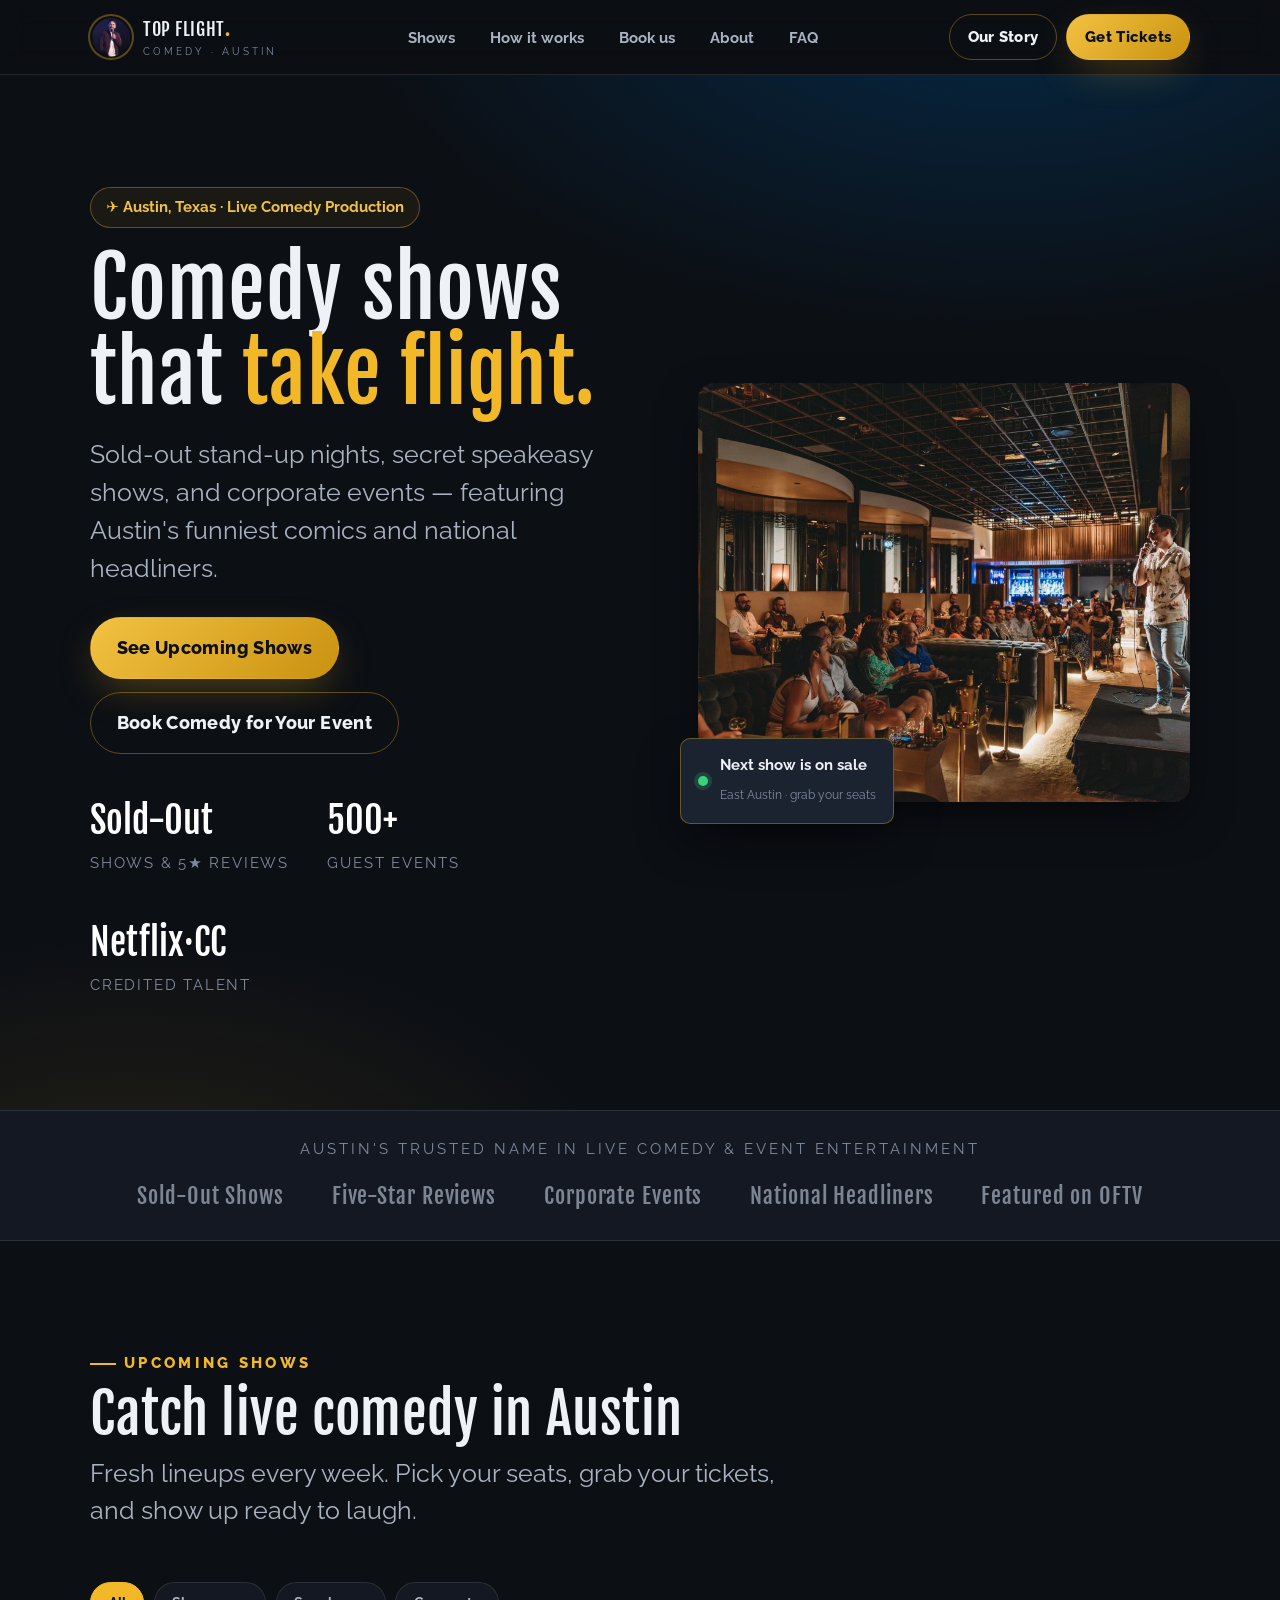
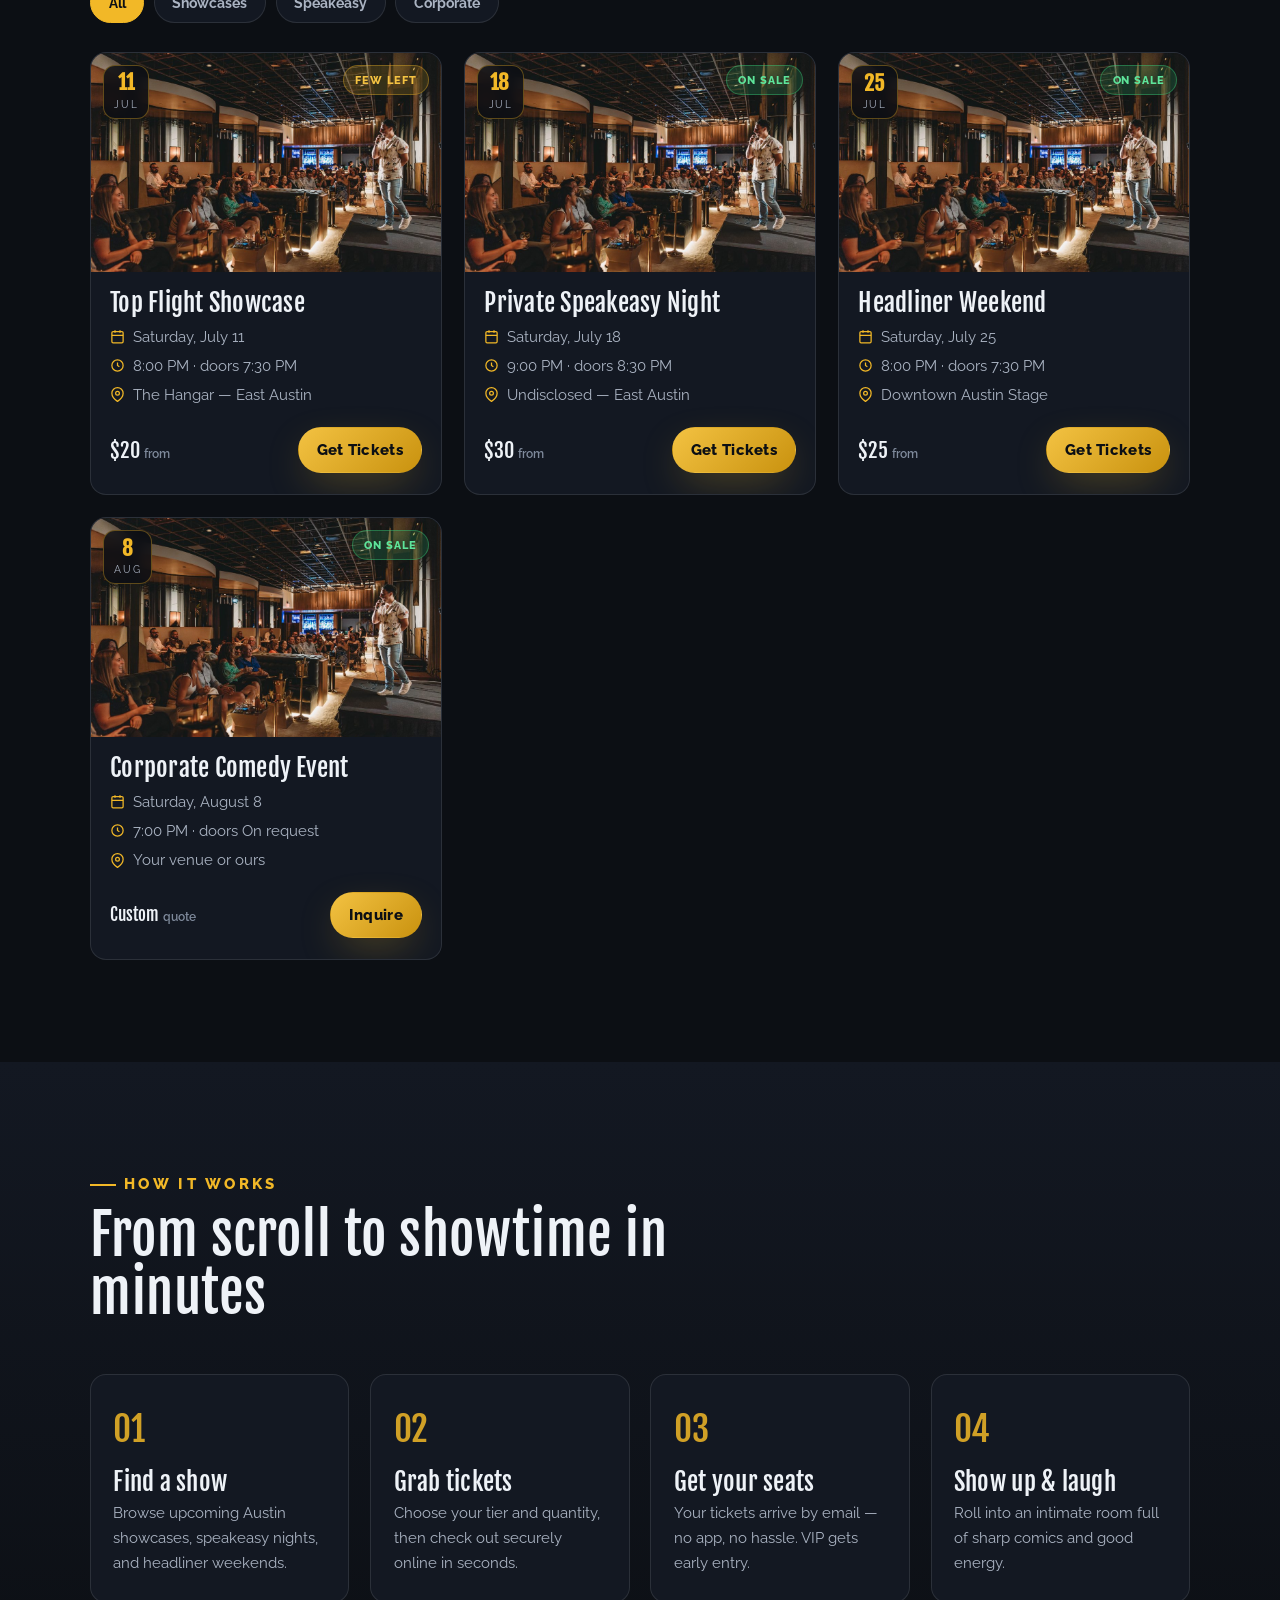
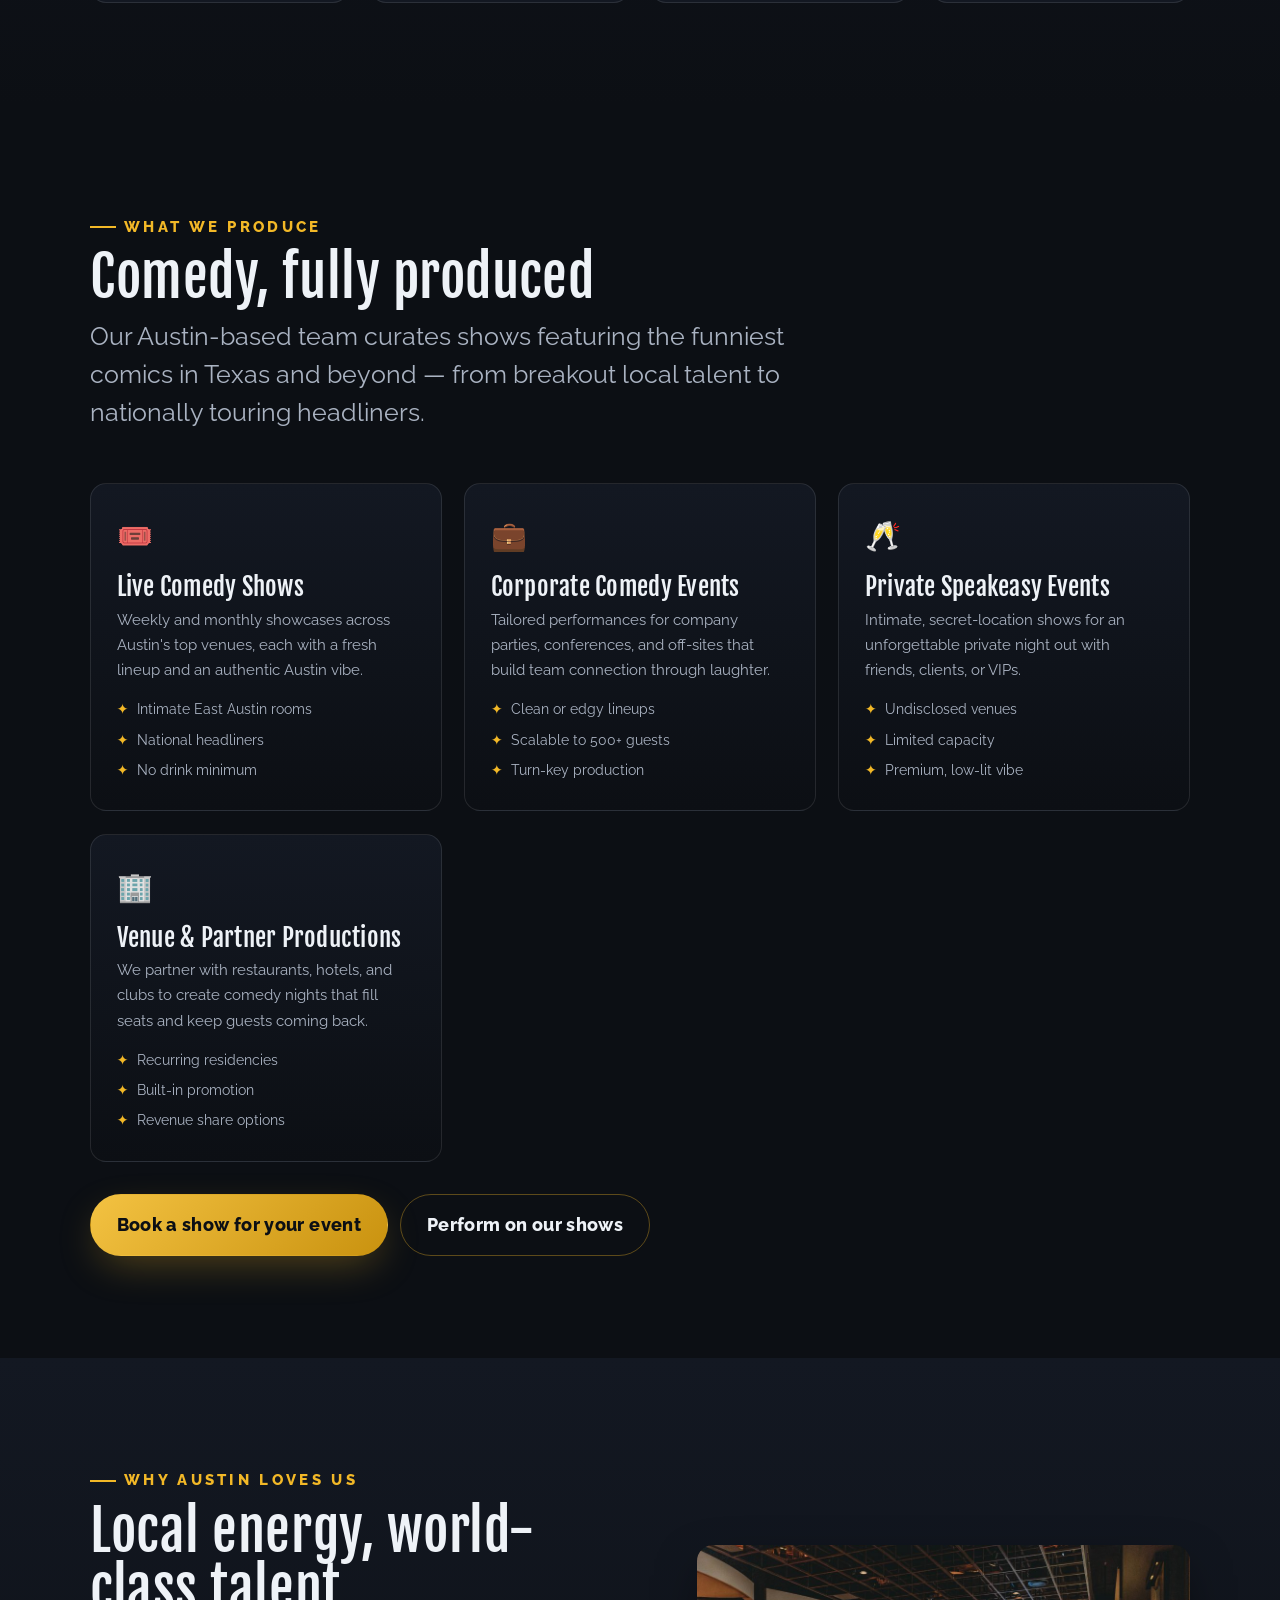
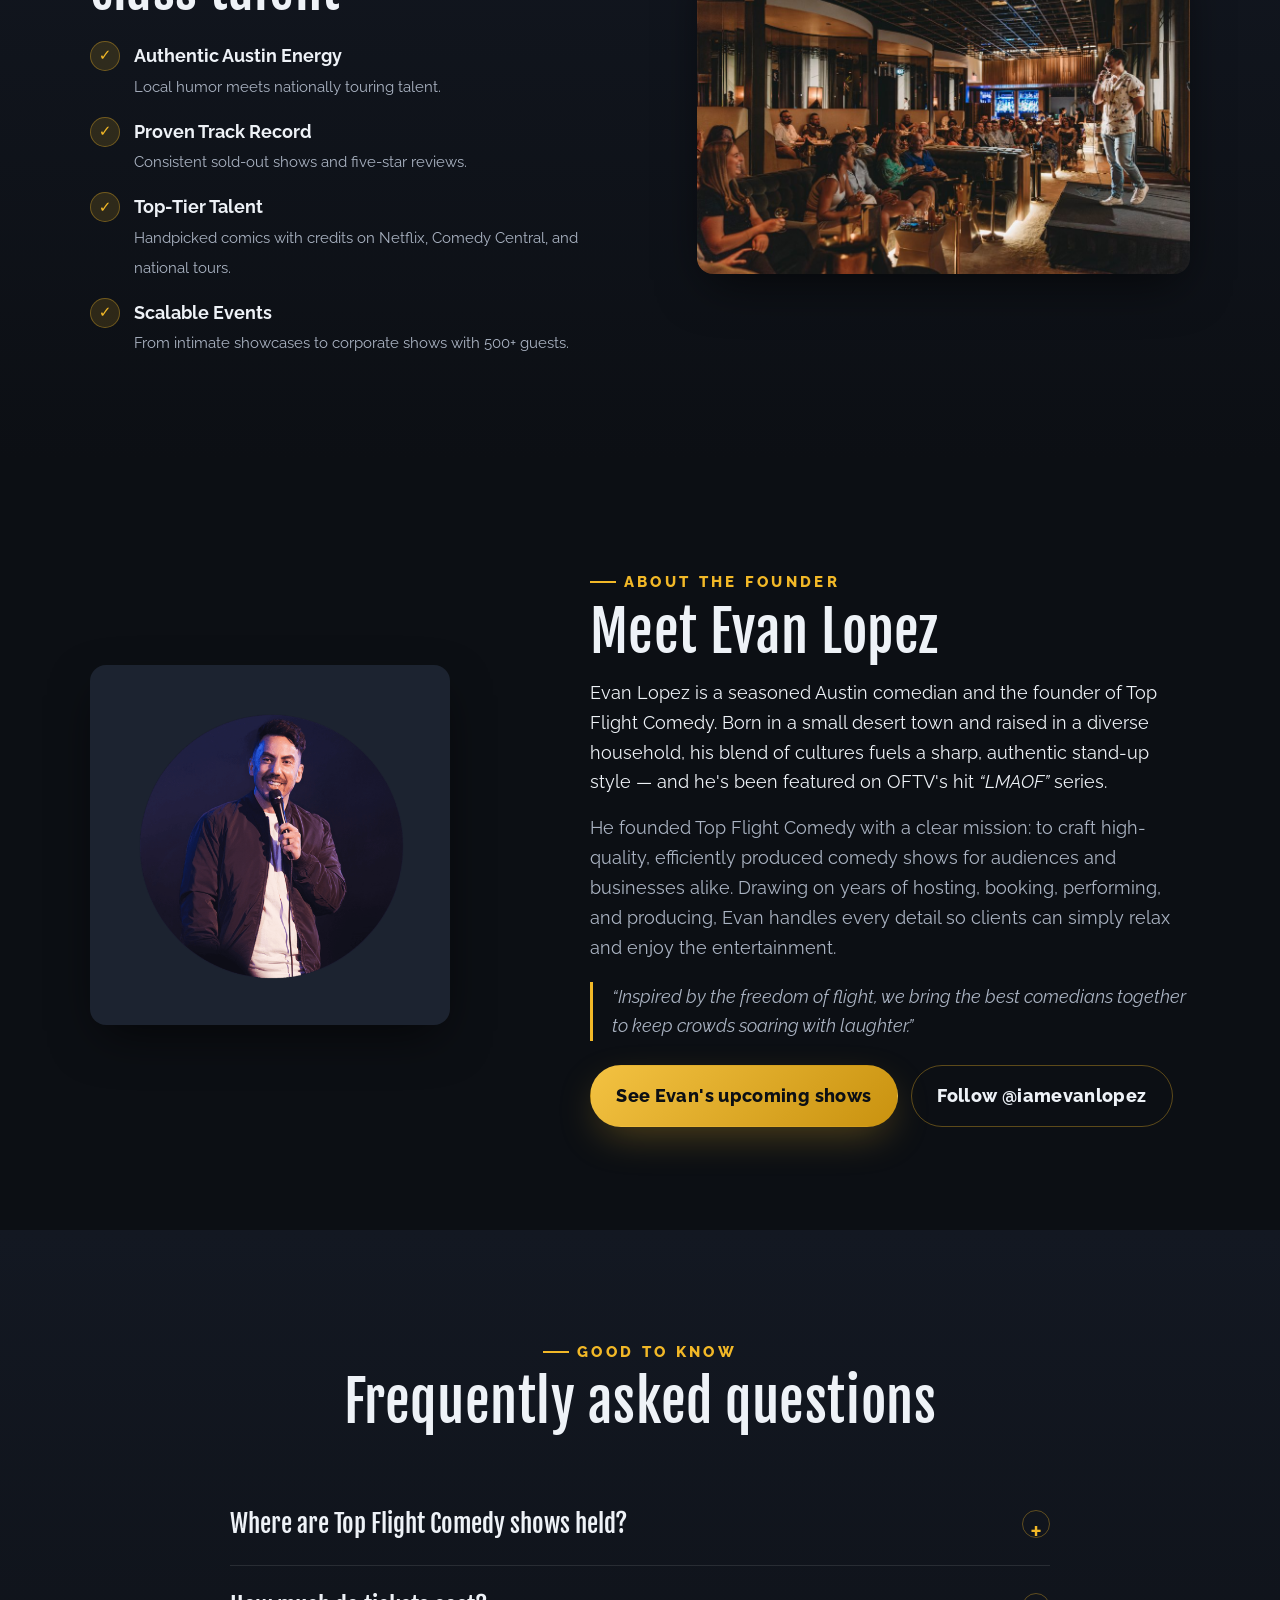
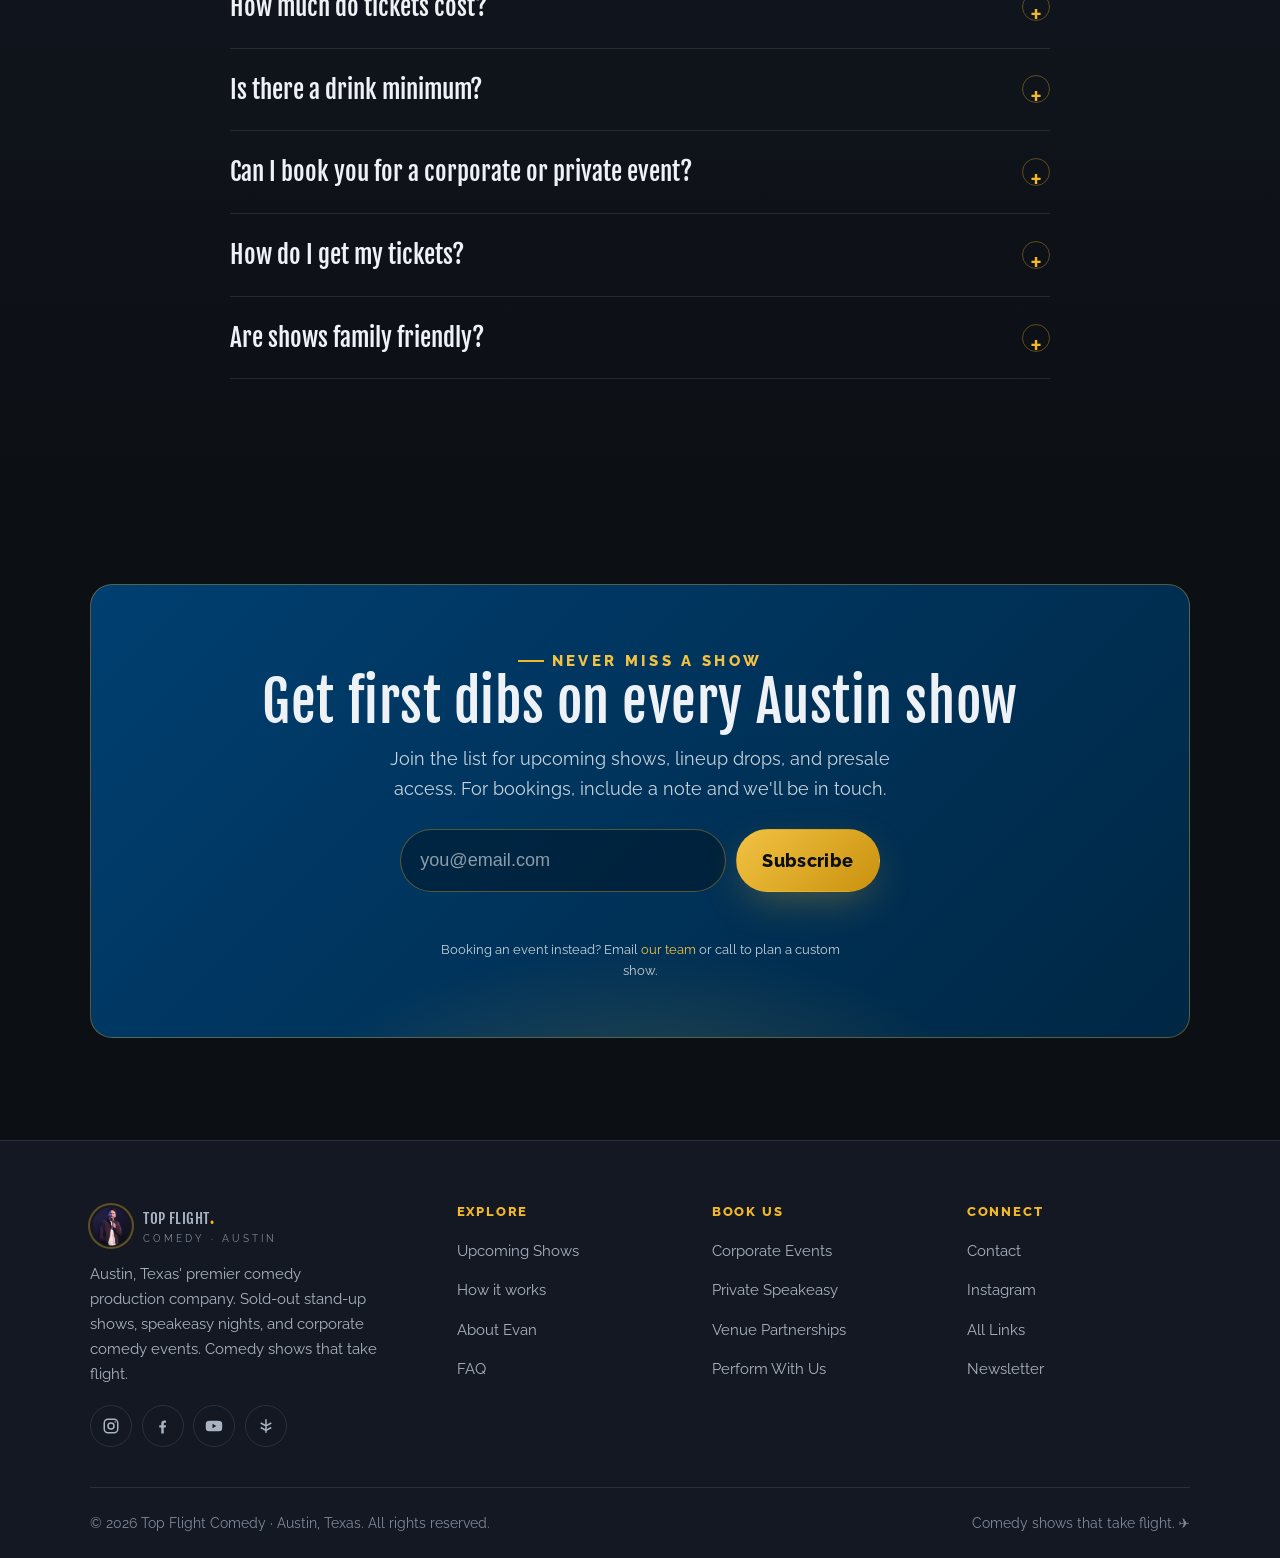
==== index.html @ 517567d0 "Modernized Top Flight Comedy website Static HTML/CSS/JS rebuild with shows + Stripe-ready ticketing " ====
<!DOCTYPE html>
<html lang="en">
<head>
  <meta charset="UTF-8" />
  <meta name="viewport" content="width=device-width, initial-scale=1.0" />

  <!-- Primary SEO -->
  <title>Top Flight Comedy — Live Stand-Up & Corporate Comedy Shows in Austin, TX</title>
  <meta name="description" content="Top Flight Comedy is an Austin, Texas comedy production company creating sold-out stand-up shows, private speakeasy nights, and corporate comedy events. Get tickets to live comedy in Austin and book entertainment nationwide." />
  <meta name="keywords" content="Austin comedy shows, stand-up comedy Austin, corporate comedy entertainment, comedy tickets Austin TX, East Austin comedy, Evan Lopez comedian, live comedy Austin" />
  <meta name="author" content="Top Flight Comedy" />
  <meta name="robots" content="index, follow, max-image-preview:large" />
  <link rel="canonical" href="https://topflightcomedy.com/" />
  <meta name="theme-color" content="#0c0f14" />

  <!-- Open Graph -->
  <meta property="og:type" content="website" />
  <meta property="og:site_name" content="Top Flight Comedy" />
  <meta property="og:title" content="Top Flight Comedy — Live Stand-Up & Corporate Comedy in Austin, TX" />
  <meta property="og:description" content="Sold-out stand-up shows, private speakeasy nights, and corporate comedy events from Austin's premier comedy production company. Comedy shows that take flight." />
  <meta property="og:url" content="https://topflightcomedy.com/" />
  <meta property="og:image" content="https://topflightcomedy.com/assets/hero.jpg" />
  <meta property="og:locale" content="en_US" />

  <!-- Twitter -->
  <meta name="twitter:card" content="summary_large_image" />
  <meta name="twitter:title" content="Top Flight Comedy — Live Comedy in Austin, TX" />
  <meta name="twitter:description" content="Sold-out stand-up shows & corporate comedy events from Austin's premier comedy production company." />
  <meta name="twitter:image" content="https://topflightcomedy.com/assets/hero.jpg" />

  <!-- Icons & manifest -->
  <link rel="icon" type="image/png" href="assets/logo.png" />
  <link rel="apple-touch-icon" href="assets/logo.png" />
  <link rel="manifest" href="site.webmanifest" />

  <!-- Fonts (brand: Fjalla One + Raleway) -->
  <link rel="preconnect" href="https://fonts.googleapis.com" />
  <link rel="preconnect" href="https://fonts.gstatic.com" crossorigin />
  <link href="https://fonts.googleapis.com/css2?family=Fjalla+One&family=Raleway:wght@500;600;700;800&display=swap" rel="stylesheet" />

  <link rel="stylesheet" href="css/styles.css" />

  <!-- ===================== STRUCTURED DATA (SEO + AI citation) ===================== -->
  <script type="application/ld+json">
  {
    "@context": "https://schema.org",
    "@type": ["ComedyClub", "LocalBusiness", "Organization"],
    "@id": "https://topflightcomedy.com/#organization",
    "name": "Top Flight Comedy",
    "alternateName": "Top Flight Comedy Austin",
    "url": "https://topflightcomedy.com/",
    "logo": "https://topflightcomedy.com/assets/logo.png",
    "image": "https://topflightcomedy.com/assets/hero.jpg",
    "description": "Top Flight Comedy is an Austin, Texas based comedy production company creating sold-out live stand-up shows, private speakeasy events, and corporate comedy entertainment across Central Texas and nationwide.",
    "slogan": "Comedy shows that take flight.",
    "foundingDate": "2024",
    "founder": { "@type": "Person", "@id": "https://topflightcomedy.com/#evan-lopez" },
    "knowsAbout": ["Stand-up comedy", "Corporate comedy events", "Live entertainment booking", "Comedy show production"],
    "areaServed": [
      { "@type": "City", "name": "Austin", "containedInPlace": { "@type": "State", "name": "Texas" } },
      { "@type": "Country", "name": "United States" }
    ],
    "address": { "@type": "PostalAddress", "addressLocality": "Austin", "addressRegion": "TX", "addressCountry": "US" },
    "priceRange": "$$",
    "sameAs": [
      "https://www.instagram.com/topflightcomedy/",
      "https://www.facebook.com/profile.php?id=61556030294366",
      "https://www.youtube.com/channel/UCZuteuMPeCq_bllrj5ifnGg",
      "https://linktr.ee/topflightcomedy"
    ]
  }
  </script>
  <script type="application/ld+json">
  {
    "@context": "https://schema.org",
    "@type": "Person",
    "@id": "https://topflightcomedy.com/#evan-lopez",
    "name": "Evan Lopez",
    "jobTitle": "Comedian & Founder",
    "worksFor": { "@id": "https://topflightcomedy.com/#organization" },
    "description": "Evan Lopez is an Austin-based stand-up comedian and the founder of Top Flight Comedy. Featured on OFTV's 'LMAOF' series, he produces, hosts, books, and performs live comedy shows across Austin's top venues.",
    "homeLocation": { "@type": "Place", "name": "Austin, Texas" },
    "sameAs": ["https://www.instagram.com/iamevanlopez/", "https://www.facebook.com/EvanLopezComedy/"]
  }
  </script>
  <script type="application/ld+json">
  {
    "@context": "https://schema.org",
    "@type": "WebSite",
    "@id": "https://topflightcomedy.com/#website",
    "url": "https://topflightcomedy.com/",
    "name": "Top Flight Comedy",
    "publisher": { "@id": "https://topflightcomedy.com/#organization" }
  }
  </script>
  <script type="application/ld+json">
  {
    "@context": "https://schema.org",
    "@type": "FAQPage",
    "mainEntity": [
      { "@type": "Question", "name": "Where are Top Flight Comedy shows held?", "acceptedAnswer": { "@type": "Answer", "text": "Most Top Flight Comedy shows take place at intimate venues in East Austin and on stages across Austin, Texas. We also produce private speakeasy nights at undisclosed locations and corporate comedy events at your venue or ours, nationwide." } },
      { "@type": "Question", "name": "How much do comedy tickets cost?", "acceptedAnswer": { "@type": "Answer", "text": "General admission tickets typically start around $20, with VIP and reserved seating available for most shows. Corporate and private events are custom-quoted based on your needs." } },
      { "@type": "Question", "name": "Is there a drink minimum?", "acceptedAnswer": { "@type": "Answer", "text": "No. Top Flight Comedy shows have no drink minimum. You buy a ticket and enjoy the show — drinks are optional at venues that offer them." } },
      { "@type": "Question", "name": "Can I book Top Flight Comedy for a corporate or private event?", "acceptedAnswer": { "@type": "Answer", "text": "Yes. Top Flight Comedy produces fully managed corporate comedy events, company parties, conferences, off-sites, and private shows. Founder Evan Lopez handles booking, hosting, and production so you can simply enjoy the entertainment. Contact us for a custom quote." } },
      { "@type": "Question", "name": "How do I get tickets?", "acceptedAnswer": { "@type": "Answer", "text": "Browse upcoming shows on the Top Flight Comedy website, choose your ticket tier and quantity, and check out securely online. Showtimes and dates are listed on the site and on our Linktree." } },
      { "@type": "Question", "name": "Are shows family friendly?", "acceptedAnswer": { "@type": "Answer", "text": "Public stand-up showcases are intended for adults (18+ or 21+ depending on venue). For corporate and private events we offer clean or edgy lineups tailored to your audience." } }
    ]
  }
  </script>
</head>

<body>
  <a class="skip-link" href="#shows">Skip to shows</a>

  <!-- ===================== HEADER ===================== -->
  <header class="site-header">
    <div class="container">
      <nav class="nav" aria-label="Primary" data-open="false">
        <a class="brand" href="#top" aria-label="Top Flight Comedy home">
          <img src="assets/logo.png" alt="Top Flight Comedy logo" width="42" height="42" />
          <span>TOP FLIGHT<b>.</b><small>Comedy · Austin</small></span>
        </a>
        <ul class="nav-links">
          <li><a href="#shows">Shows</a></li>
          <li><a href="#how">How it works</a></li>
          <li><a href="#services">Book us</a></li>
          <li><a href="#about">About</a></li>
          <li><a href="#faq">FAQ</a></li>
        </ul>
        <div class="nav-cta">
          <a class="btn btn--ghost btn--sm" href="#about">Our Story</a>
          <a class="btn btn--primary btn--sm" href="#shows">Get Tickets</a>
          <button class="nav-toggle" aria-label="Toggle menu" aria-expanded="false" aria-controls="primary-nav"><span></span></button>
        </div>
      </nav>
    </div>
  </header>

  <main id="top">
    <!-- ===================== HERO ===================== -->
    <section class="hero" aria-labelledby="hero-title">
      <div class="container hero-grid">
        <div class="hero-copy reveal in">
          <span class="hero-badge">✈️ Austin, Texas · Live Comedy Production</span>
          <h1 id="hero-title">Comedy shows that <em>take flight.</em></h1>
          <p class="lead">Sold-out stand-up nights, secret speakeasy shows, and corporate events — featuring Austin's funniest comics and national headliners.</p>
          <div class="hero-actions">
            <a class="btn btn--primary" href="#shows">See Upcoming Shows</a>
            <a class="btn btn--ghost" href="#services">Book Comedy for Your Event</a>
          </div>
          <div class="hero-stats">
            <div class="stat"><div class="num">Sold-Out</div><div class="lbl">Shows &amp; 5★ reviews</div></div>
            <div class="stat"><div class="num">500+</div><div class="lbl">Guest events</div></div>
            <div class="stat"><div class="num">Netflix·CC</div><div class="lbl">Credited talent</div></div>
          </div>
        </div>
        <div class="hero-media reveal in">
          <img src="assets/hero.jpg" alt="A packed Top Flight Comedy stand-up show in Austin, Texas" width="600" height="510" fetchpriority="high" />
          <div class="float-card">
            <span class="dot" aria-hidden="true"></span>
            <div><strong>Next show is on sale</strong><small>East Austin · grab your seats</small></div>
          </div>
        </div>
      </div>
    </section>

    <!-- ===================== TRUST ===================== -->
    <section class="trust" aria-label="Recognition">
      <div class="container">
        <p>Austin's trusted name in live comedy &amp; event entertainment</p>
        <div class="trust-row">
          <span>Sold-Out Shows</span><span>Five-Star Reviews</span><span>Corporate Events</span><span>National Headliners</span><span>Featured on OFTV</span>
        </div>
      </div>
    </section>

    <!-- ===================== SHOWS ===================== -->
    <section class="section" id="shows" aria-labelledby="shows-title">
      <div class="container">
        <div class="section-head reveal">
          <span class="eyebrow">Upcoming Shows</span>
          <h2 id="shows-title">Catch live comedy in Austin</h2>
          <p>Fresh lineups every week. Pick your seats, grab your tickets, and show up ready to laugh.</p>
        </div>
        <div class="shows-toolbar" role="group" aria-label="Filter shows">
          <button class="chip" data-filter="all" aria-pressed="true">All</button>
          <button class="chip" data-filter="showcase" aria-pressed="false">Showcases</button>
          <button class="chip" data-filter="special" aria-pressed="false">Speakeasy</button>
          <button class="chip" data-filter="corporate" aria-pressed="false">Corporate</button>
        </div>
        <div class="shows-grid" id="shows-grid"><!-- rendered by main.js --></div>
      </div>
    </section>

    <!-- ===================== HOW IT WORKS ===================== -->
    <section class="section section--tint" id="how" aria-labelledby="how-title">
      <div class="container">
        <div class="section-head reveal">
          <span class="eyebrow">How it works</span>
          <h2 id="how-title">From scroll to showtime in minutes</h2>
        </div>
        <div class="steps">
          <div class="step reveal"><h3>Find a show</h3><p>Browse upcoming Austin showcases, speakeasy nights, and headliner weekends.</p></div>
          <div class="step reveal"><h3>Grab tickets</h3><p>Choose your tier and quantity, then check out securely online in seconds.</p></div>
          <div class="step reveal"><h3>Get your seats</h3><p>Your tickets arrive by email — no app, no hassle. VIP gets early entry.</p></div>
          <div class="step reveal"><h3>Show up &amp; laugh</h3><p>Roll into an intimate room full of sharp comics and good energy.</p></div>
        </div>
      </div>
    </section>

    <!-- ===================== SERVICES / BOOK US ===================== -->
    <section class="section" id="services" aria-labelledby="services-title">
      <div class="container">
        <div class="section-head reveal">
          <span class="eyebrow">What we produce</span>
          <h2 id="services-title">Comedy, fully produced</h2>
          <p>Our Austin-based team curates shows featuring the funniest comics in Texas and beyond — from breakout local talent to nationally touring headliners.</p>
        </div>
        <div class="services">
          <article class="service reveal">
            <div class="ico" aria-hidden="true">🎟️</div>
            <h3>Live Comedy Shows</h3>
            <p>Weekly and monthly showcases across Austin's top venues, each with a fresh lineup and an authentic Austin vibe.</p>
            <ul><li>Intimate East Austin rooms</li><li>National headliners</li><li>No drink minimum</li></ul>
          </article>
          <article class="service reveal">
            <div class="ico" aria-hidden="true">💼</div>
            <h3>Corporate Comedy Events</h3>
            <p>Tailored performances for company parties, conferences, and off-sites that build team connection through laughter.</p>
            <ul><li>Clean or edgy lineups</li><li>Scalable to 500+ guests</li><li>Turn-key production</li></ul>
          </article>
          <article class="service reveal">
            <div class="ico" aria-hidden="true">🥂</div>
            <h3>Private Speakeasy Events</h3>
            <p>Intimate, secret-location shows for an unforgettable private night out with friends, clients, or VIPs.</p>
            <ul><li>Undisclosed venues</li><li>Limited capacity</li><li>Premium, low-lit vibe</li></ul>
          </article>
          <article class="service reveal">
            <div class="ico" aria-hidden="true">🏢</div>
            <h3>Venue &amp; Partner Productions</h3>
            <p>We partner with restaurants, hotels, and clubs to create comedy nights that fill seats and keep guests coming back.</p>
            <ul><li>Recurring residencies</li><li>Built-in promotion</li><li>Revenue share options</li></ul>
          </article>
        </div>
        <div style="margin-top:2rem;display:flex;gap:.8rem;flex-wrap:wrap">
          <a class="btn btn--primary" href="#contact">Book a show for your event</a>
          <a class="btn btn--ghost" href="https://topflightcomedy.com/performers/">Perform on our shows</a>
        </div>
      </div>
    </section>

    <!-- ===================== WHY US ===================== -->
    <section class="section section--tint" id="why" aria-labelledby="why-title">
      <div class="container why-grid">
        <div class="reveal">
          <span class="eyebrow">Why Austin loves us</span>
          <h2 id="why-title" style="font-size:var(--step-3);margin:.6rem 0 1.4rem">Local energy, world-class talent</h2>
          <ul class="why-list">
            <li><span class="check">✓</span><div><b>Authentic Austin Energy</b><span>Local humor meets nationally touring talent.</span></div></li>
            <li><span class="check">✓</span><div><b>Proven Track Record</b><span>Consistent sold-out shows and five-star reviews.</span></div></li>
            <li><span class="check">✓</span><div><b>Top-Tier Talent</b><span>Handpicked comics with credits on Netflix, Comedy Central, and national tours.</span></div></li>
            <li><span class="check">✓</span><div><b>Scalable Events</b><span>From intimate showcases to corporate shows with 500+ guests.</span></div></li>
          </ul>
        </div>
        <div class="why-media reveal">
          <img src="assets/hero.jpg" alt="Audience laughing at a Top Flight Comedy showcase in East Austin" width="540" height="400" loading="lazy" />
        </div>
      </div>
    </section>

    <!-- ===================== ABOUT FOUNDER ===================== -->
    <section class="section" id="about" aria-labelledby="about-title">
      <div class="container founder">
        <div class="founder-photo reveal">
          <img src="assets/logo.png" alt="Evan Lopez, Austin comedian and founder of Top Flight Comedy" width="360" height="360" loading="lazy" />
        </div>
        <div class="reveal">
          <span class="eyebrow">About the founder</span>
          <h2 id="about-title" style="font-size:var(--step-3);margin:.6rem 0 1rem">Meet Evan Lopez</h2>
          <p>Evan Lopez is a seasoned Austin comedian and the founder of Top Flight Comedy. Born in a small desert town and raised in a diverse household, his blend of cultures fuels a sharp, authentic stand-up style — and he's been featured on OFTV's hit <em>“LMAOF”</em> series.</p>
          <p style="margin-top:1rem;color:var(--muted)">He founded Top Flight Comedy with a clear mission: to craft high-quality, efficiently produced comedy shows for audiences and businesses alike. Drawing on years of hosting, booking, performing, and producing, Evan handles every detail so clients can simply relax and enjoy the entertainment.</p>
          <blockquote>“Inspired by the freedom of flight, we bring the best comedians together to keep crowds soaring with laughter.”</blockquote>
          <div style="margin-top:1.5rem;display:flex;gap:.8rem;flex-wrap:wrap">
            <a class="btn btn--primary" href="#shows">See Evan's upcoming shows</a>
            <a class="btn btn--ghost" href="https://www.instagram.com/iamevanlopez/">Follow @iamevanlopez</a>
          </div>
        </div>
      </div>
    </section>

    <!-- ===================== FAQ ===================== -->
    <section class="section section--tint" id="faq" aria-labelledby="faq-title">
      <div class="container">
        <div class="section-head reveal" style="margin-inline:auto;text-align:center">
          <span class="eyebrow" style="justify-content:center">Good to know</span>
          <h2 id="faq-title">Frequently asked questions</h2>
        </div>
        <div class="faq reveal">
          <div class="faq-item"><button class="faq-q" aria-expanded="false">Where are Top Flight Comedy shows held?<span class="mark">+</span></button><div class="faq-a"><div>Most shows take place at intimate venues in East Austin and on stages across Austin, Texas. We also produce private speakeasy nights at undisclosed locations and corporate events at your venue or ours, nationwide.</div></div></div>
          <div class="faq-item"><button class="faq-q" aria-expanded="false">How much do tickets cost?<span class="mark">+</span></button><div class="faq-a"><div>General admission typically starts around $20, with VIP and reserved seating available for most shows. Corporate and private events are custom-quoted based on your needs.</div></div></div>
          <div class="faq-item"><button class="faq-q" aria-expanded="false">Is there a drink minimum?<span class="mark">+</span></button><div class="faq-a"><div>No. There's no drink minimum at Top Flight Comedy shows — buy a ticket and enjoy. Drinks are optional at venues that offer them.</div></div></div>
          <div class="faq-item"><button class="faq-q" aria-expanded="false">Can I book you for a corporate or private event?<span class="mark">+</span></button><div class="faq-a"><div>Absolutely. We produce fully managed corporate comedy events, company parties, conferences, off-sites, and private speakeasy shows. Reach out for a custom quote and we'll handle the rest.</div></div></div>
          <div class="faq-item"><button class="faq-q" aria-expanded="false">How do I get my tickets?<span class="mark">+</span></button><div class="faq-a"><div>Pick a show above, choose your ticket tier and quantity, and check out securely online. Your tickets arrive by email — no app required.</div></div></div>
          <div class="faq-item"><button class="faq-q" aria-expanded="false">Are shows family friendly?<span class="mark">+</span></button><div class="faq-a"><div>Public showcases are intended for adults (18+ or 21+ depending on venue). For corporate and private events we offer clean or edgy lineups tailored to your audience.</div></div></div>
        </div>
      </div>
    </section>

    <!-- ===================== NEWSLETTER / CONTACT ===================== -->
    <section class="section" id="contact" aria-labelledby="nl-title">
      <div class="container">
        <div class="cta-band reveal" id="newsletter">
          <span class="eyebrow" style="justify-content:center;color:var(--gold-bright)">Never miss a show</span>
          <h2 id="nl-title">Get first dibs on every Austin show</h2>
          <p>Join the list for upcoming shows, lineup drops, and presale access. For bookings, include a note and we'll be in touch.</p>
          <form class="newsletter" id="newsletter-form" novalidate>
            <label for="nl-email" class="sr-only" style="position:absolute;left:-9999px">Email address</label>
            <input type="email" id="nl-email" name="email" placeholder="you@email.com" autocomplete="email" required />
            <button type="submit" class="btn btn--primary">Subscribe</button>
          </form>
          <p class="form-msg" id="form-msg" role="status" aria-live="polite"></p>
          <p class="form-note">Booking an event instead? Email <a href="https://topflightcomedy.com/contact/" style="color:var(--gold-bright)">our team</a> or call to plan a custom show.</p>
        </div>
      </div>
    </section>
  </main>

  <!-- ===================== FOOTER ===================== -->
  <footer class="site-footer">
    <div class="container">
      <div class="footer-grid">
        <div class="footer-brand">
          <a class="brand" href="#top" aria-label="Top Flight Comedy home">
            <img src="assets/logo.png" alt="Top Flight Comedy logo" width="42" height="42" />
            <span>TOP FLIGHT<b>.</b><small>Comedy · Austin</small></span>
          </a>
          <p>Austin, Texas' premier comedy production company. Sold-out stand-up shows, speakeasy nights, and corporate comedy events. Comedy shows that take flight.</p>
          <div class="socials">
            <a href="https://www.instagram.com/topflightcomedy/" aria-label="Instagram" rel="noopener">
              <svg width="18" height="18" viewBox="0 0 24 24" fill="none" stroke="currentColor" stroke-width="2"><rect x="3" y="3" width="18" height="18" rx="5"/><circle cx="12" cy="12" r="4"/><circle cx="17.5" cy="6.5" r="1" fill="currentColor" stroke="none"/></svg>
            </a>
            <a href="https://www.facebook.com/profile.php?id=61556030294366" aria-label="Facebook" rel="noopener">
              <svg width="18" height="18" viewBox="0 0 24 24" fill="currentColor"><path d="M13 22v-8h2.7l.4-3H13V9c0-.9.3-1.5 1.6-1.5H16V4.9C15.7 4.9 14.7 4.8 13.6 4.8c-2.3 0-3.9 1.4-3.9 4V11H7v3h2.7v8H13z"/></svg>
            </a>
            <a href="https://www.youtube.com/channel/UCZuteuMPeCq_bllrj5ifnGg" aria-label="YouTube" rel="noopener">
              <svg width="18" height="18" viewBox="0 0 24 24" fill="currentColor"><path d="M23 12s0-3.2-.4-4.7a2.5 2.5 0 00-1.8-1.8C19.3 5 12 5 12 5s-7.3 0-8.8.5a2.5 2.5 0 00-1.8 1.8C1 8.8 1 12 1 12s0 3.2.4 4.7a2.5 2.5 0 001.8 1.8C4.7 19 12 19 12 19s7.3 0 8.8-.5a2.5 2.5 0 001.8-1.8C23 15.2 23 12 23 12zM10 15V9l5 3-5 3z"/></svg>
            </a>
            <a href="https://linktr.ee/topflightcomedy" aria-label="Linktree — all links" rel="noopener">
              <svg width="18" height="18" viewBox="0 0 24 24" fill="none" stroke="currentColor" stroke-width="2"><path d="M12 3v18M5 8l7 4 7-4M5 14l7 4 7-4"/></svg>
            </a>
          </div>
        </div>
        <div><h4>Explore</h4><ul><li><a href="#shows">Upcoming Shows</a></li><li><a href="#how">How it works</a></li><li><a href="#about">About Evan</a></li><li><a href="#faq">FAQ</a></li></ul></div>
        <div><h4>Book Us</h4><ul><li><a href="#services">Corporate Events</a></li><li><a href="#services">Private Speakeasy</a></li><li><a href="#services">Venue Partnerships</a></li><li><a href="https://topflightcomedy.com/performers/">Perform With Us</a></li></ul></div>
        <div><h4>Connect</h4><ul><li><a href="https://topflightcomedy.com/contact/">Contact</a></li><li><a href="https://www.instagram.com/topflightcomedy/">Instagram</a></li><li><a href="https://linktr.ee/topflightcomedy">All Links</a></li><li><a href="#newsletter">Newsletter</a></li></ul></div>
      </div>
      <div class="footer-bottom">
        <span>© <span id="year">2026</span> Top Flight Comedy · Austin, Texas. All rights reserved.</span>
        <span>Comedy shows that take flight. ✈️</span>
      </div>
    </div>
  </footer>

  <!-- ===================== TICKET MODAL ===================== -->
  <div class="modal" id="ticket-modal" data-open="false" role="dialog" aria-modal="true" aria-labelledby="modal-title">
    <div class="modal-overlay"></div>
    <div class="modal-card"><!-- rendered by main.js --></div>
  </div>

  <script src="js/shows.js"></script>
  <script src="js/main.js"></script>
</body>
</html>
---- css/styles.css ----
/* ============================================================
   Top Flight Comedy — Design System
   Brand: Gold #F2B827 · Navy #003F71 · Ink #131313
   Fonts: Fjalla One (display) · Raleway (body)
   ============================================================ */

:root {
  /* Brand palette */
  --gold: #f2b827;
  --gold-bright: #f3c242;
  --gold-deep: #c9920f;
  --navy: #003f71;
  --navy-deep: #002744;
  --ink: #0c0f14;
  --ink-2: #131822;
  --ink-3: #1c2330;
  --line: rgba(255, 255, 255, 0.10);
  --line-strong: rgba(242, 184, 39, 0.35);
  --white: #ffffff;
  --muted: #aab3c2;
  --muted-2: #7f8a9c;

  /* Functional */
  --bg: var(--ink);
  --surface: var(--ink-2);
  --surface-2: var(--ink-3);
  --text: #eef2f7;
  --accent: var(--gold);

  /* Type scale (fluid) */
  --step--1: clamp(0.83rem, 0.78rem + 0.2vw, 0.95rem);
  --step-0: clamp(1rem, 0.95rem + 0.25vw, 1.13rem);
  --step-1: clamp(1.25rem, 1.1rem + 0.6vw, 1.6rem);
  --step-2: clamp(1.6rem, 1.35rem + 1.1vw, 2.3rem);
  --step-3: clamp(2.1rem, 1.6rem + 2.3vw, 3.6rem);
  --step-4: clamp(2.8rem, 1.9rem + 4vw, 5.5rem);

  /* Spacing & shape */
  --container: 1180px;
  --radius: 16px;
  --radius-sm: 10px;
  --shadow: 0 18px 50px -12px rgba(0, 0, 0, 0.65);
  --shadow-gold: 0 14px 40px -10px rgba(242, 184, 39, 0.35);
  --ease: cubic-bezier(0.22, 1, 0.36, 1);
}

/* ---------- Reset ---------- */
*, *::before, *::after { box-sizing: border-box; }
* { margin: 0; }
html { scroll-behavior: smooth; -webkit-text-size-adjust: 100%; }
@media (prefers-reduced-motion: reduce) {
  html { scroll-behavior: auto; }
  *, *::before, *::after { animation-duration: 0.001ms !important; transition-duration: 0.001ms !important; }
}

body {
  font-family: 'Raleway', system-ui, -apple-system, Segoe UI, sans-serif;
  font-size: var(--step-0);
  line-height: 1.65;
  color: var(--text);
  background: var(--bg);
  -webkit-font-smoothing: antialiased;
  overflow-x: hidden;
}

h1, h2, h3, h4 {
  font-family: 'Fjalla One', Impact, sans-serif;
  font-weight: 400;
  line-height: 1.05;
  letter-spacing: 0.01em;
}

img, svg { display: block; max-width: 100%; height: auto; }
a { color: inherit; text-decoration: none; }
button { font: inherit; cursor: pointer; }

:focus-visible {
  outline: 3px solid var(--gold);
  outline-offset: 2px;
  border-radius: 4px;
}

/* ---------- Layout helpers ---------- */
.container { width: 100%; max-width: var(--container); margin-inline: auto; padding-inline: clamp(1.1rem, 4vw, 2.5rem); }
.section { padding-block: clamp(3.5rem, 8vw, 7rem); position: relative; }
.section--tint { background: linear-gradient(180deg, var(--ink-2), var(--ink)); }

.skip-link {
  position: absolute; left: 0; top: -60px; z-index: 200;
  background: var(--gold); color: var(--ink); padding: 0.7rem 1.2rem;
  font-weight: 700; border-radius: 0 0 8px 0; transition: top 0.2s;
}
.skip-link:focus { top: 0; }

.eyebrow {
  display: inline-flex; align-items: center; gap: 0.5rem;
  font-family: 'Raleway', sans-serif; font-weight: 800;
  text-transform: uppercase; letter-spacing: 0.22em;
  font-size: var(--step--1); color: var(--gold);
}
.eyebrow::before { content: ""; width: 26px; height: 2px; background: var(--gold); }

.section-head { max-width: 720px; margin-bottom: clamp(2rem, 5vw, 3.2rem); }
.section-head h2 { font-size: var(--step-3); margin: 0.6rem 0 0.7rem; }
.section-head p { color: var(--muted); font-size: var(--step-1); line-height: 1.5; }

/* ---------- Buttons ---------- */
.btn {
  display: inline-flex; align-items: center; justify-content: center; gap: 0.55rem;
  padding: 0.95rem 1.6rem; border-radius: 999px; border: 1px solid transparent;
  font-weight: 800; letter-spacing: 0.02em; font-size: var(--step-0);
  transition: transform 0.25s var(--ease), box-shadow 0.25s var(--ease), background 0.2s, color 0.2s;
  white-space: nowrap;
}
.btn:hover { transform: translateY(-2px); }
.btn--primary { background: linear-gradient(135deg, var(--gold-bright), var(--gold-deep)); color: var(--ink); box-shadow: var(--shadow-gold); }
.btn--primary:hover { box-shadow: 0 18px 50px -8px rgba(242, 184, 39, 0.55); }
.btn--ghost { background: transparent; color: var(--text); border-color: var(--line-strong); }
.btn--ghost:hover { background: rgba(242, 184, 39, 0.08); border-color: var(--gold); color: var(--gold-bright); }
.btn--block { width: 100%; }
.btn--sm { padding: 0.6rem 1.1rem; font-size: var(--step--1); }

/* ---------- Header ---------- */
.site-header {
  position: sticky; top: 0; z-index: 100;
  background: rgba(12, 15, 20, 0.72);
  backdrop-filter: blur(14px);
  border-bottom: 1px solid var(--line);
  transition: background 0.3s, border-color 0.3s;
}
.site-header.is-scrolled { background: rgba(12, 15, 20, 0.94); }
.nav { display: flex; align-items: center; justify-content: space-between; gap: 1rem; min-height: 74px; }
.brand { display: flex; align-items: center; gap: 0.7rem; font-family: 'Fjalla One', sans-serif; font-size: 1.15rem; letter-spacing: 0.03em; }
.brand img { width: 42px; height: 42px; border-radius: 50%; box-shadow: 0 0 0 2px var(--line-strong); }
.brand span b { color: var(--gold); }
.brand span small { display: block; font-family: 'Raleway', sans-serif; font-size: 0.62rem; letter-spacing: 0.3em; color: var(--muted-2); text-transform: uppercase; }

.nav-links { display: flex; align-items: center; gap: 0.4rem; list-style: none; padding: 0; }
.nav-links a { padding: 0.5rem 0.9rem; border-radius: 999px; font-weight: 700; font-size: 0.95rem; color: var(--muted); transition: color 0.2s, background 0.2s; }
.nav-links a:hover, .nav-links a[aria-current="true"] { color: var(--white); background: rgba(255,255,255,0.06); }
.nav-cta { display: flex; align-items: center; gap: 0.6rem; }

.nav-toggle { display: none; background: none; border: 1px solid var(--line-strong); border-radius: 10px; width: 46px; height: 46px; align-items: center; justify-content: center; }
.nav-toggle span, .nav-toggle span::before, .nav-toggle span::after {
  content: ""; display: block; width: 22px; height: 2px; background: var(--gold); position: relative; transition: 0.3s;
}
.nav-toggle span::before { position: absolute; top: -7px; }
.nav-toggle span::after { position: absolute; top: 7px; }
.nav[data-open="true"] .nav-toggle span { background: transparent; }
.nav[data-open="true"] .nav-toggle span::before { top: 0; transform: rotate(45deg); }
.nav[data-open="true"] .nav-toggle span::after { top: 0; transform: rotate(-45deg); }

@media (max-width: 900px) {
  .nav-toggle { display: inline-flex; }
  .nav-links {
    position: absolute; inset: 74px 0 auto; flex-direction: column; align-items: stretch;
    background: var(--ink-2); border-bottom: 1px solid var(--line); padding: 1rem;
    gap: 0.2rem; transform: translateY(-12px); opacity: 0; pointer-events: none; transition: 0.25s var(--ease);
  }
  .nav[data-open="true"] .nav-links { transform: translateY(0); opacity: 1; pointer-events: auto; }
  .nav-links a { padding: 0.85rem 1rem; font-size: 1.05rem; }
  .nav .nav-cta .btn--ghost { display: none; }
}

/* ---------- Hero ---------- */
.hero { position: relative; overflow: hidden; padding-block: clamp(3.5rem, 9vw, 7rem); }
.hero::before {
  content: ""; position: absolute; inset: 0; z-index: -2;
  background: radial-gradient(1100px 600px at 78% -10%, rgba(0, 63, 113, 0.55), transparent 60%),
              radial-gradient(900px 500px at 10% 110%, rgba(242, 184, 39, 0.10), transparent 55%),
              var(--ink);
}
.hero-grid { display: grid; grid-template-columns: 1.05fr 0.95fr; gap: clamp(2rem, 5vw, 4rem); align-items: center; }
.hero-badge {
  display: inline-flex; align-items: center; gap: 0.5rem; padding: 0.45rem 0.95rem;
  border: 1px solid var(--line-strong); border-radius: 999px; font-size: var(--step--1);
  font-weight: 700; color: var(--gold-bright); background: rgba(242,184,39,0.06);
}
.hero h1 { font-size: var(--step-4); margin: 1.1rem 0 0; }
.hero h1 em { font-style: normal; color: var(--gold); position: relative; }
.hero .lead { font-size: var(--step-1); color: var(--muted); max-width: 34ch; margin-top: 1.2rem; line-height: 1.5; }
.hero-actions { display: flex; flex-wrap: wrap; gap: 0.8rem; margin-top: 1.8rem; }
.hero-stats { display: flex; gap: clamp(1.2rem, 4vw, 2.4rem); margin-top: 2.4rem; flex-wrap: wrap; }
.hero-stats .stat { }
.hero-stats .num { font-family: 'Fjalla One', sans-serif; font-size: var(--step-2); color: var(--white); }
.hero-stats .lbl { font-size: var(--step--1); color: var(--muted-2); text-transform: uppercase; letter-spacing: 0.12em; }

.hero-media { position: relative; }
.hero-media img { width: 100%; border-radius: var(--radius); box-shadow: var(--shadow); aspect-ratio: 4/3.4; object-fit: cover; }
.hero-media .float-card {
  position: absolute; bottom: -22px; left: -18px; background: var(--surface-2);
  border: 1px solid var(--line-strong); border-radius: var(--radius-sm); padding: 0.9rem 1.1rem;
  box-shadow: var(--shadow); display: flex; align-items: center; gap: 0.7rem; max-width: 250px;
}
.hero-media .float-card .dot { width: 10px; height: 10px; border-radius: 50%; background: #38d27a; box-shadow: 0 0 0 4px rgba(56,210,122,0.18); flex: none; }
.hero-media .float-card strong { display: block; font-size: 0.95rem; }
.hero-media .float-card small { color: var(--muted-2); font-size: 0.78rem; }

@media (max-width: 860px) {
  .hero-grid { grid-template-columns: 1fr; }
  .hero-media { order: -1; max-width: 520px; }
}

/* ---------- Marquee (press / trust) ---------- */
.trust { border-block: 1px solid var(--line); background: var(--ink-2); padding-block: 1.6rem; }
.trust p { text-align: center; color: var(--muted-2); font-size: var(--step--1); text-transform: uppercase; letter-spacing: 0.2em; margin-bottom: 1rem; }
.trust-row { display: flex; flex-wrap: wrap; justify-content: center; gap: clamp(1.2rem, 5vw, 3rem); align-items: center; }
.trust-row span { font-family: 'Fjalla One', sans-serif; font-size: clamp(1rem, 2.5vw, 1.4rem); color: var(--muted); opacity: 0.7; letter-spacing: 0.04em; }

/* ---------- Shows ---------- */
.shows-toolbar { display: flex; flex-wrap: wrap; gap: 0.6rem; margin-bottom: 1.8rem; }
.chip {
  padding: 0.5rem 1.1rem; border-radius: 999px; border: 1px solid var(--line);
  background: var(--surface); color: var(--muted); font-weight: 700; font-size: 0.9rem; transition: 0.2s;
}
.chip[aria-pressed="true"] { background: var(--gold); color: var(--ink); border-color: var(--gold); }
.chip:hover { color: var(--white); border-color: var(--line-strong); }

.shows-grid { display: grid; grid-template-columns: repeat(auto-fill, minmax(290px, 1fr)); gap: 1.4rem; }
.show-card {
  background: var(--surface); border: 1px solid var(--line); border-radius: var(--radius);
  overflow: hidden; display: flex; flex-direction: column; transition: transform 0.3s var(--ease), border-color 0.3s, box-shadow 0.3s;
}
.show-card:hover { transform: translateY(-6px); border-color: var(--line-strong); box-shadow: var(--shadow); }
.show-card .poster { position: relative; aspect-ratio: 16/10; overflow: hidden; background: linear-gradient(135deg, var(--navy-deep), var(--ink-3)); }
.show-card .poster img { width: 100%; height: 100%; object-fit: cover; }
.show-card .poster .date-chip {
  position: absolute; top: 12px; left: 12px; background: rgba(12,15,20,0.85); border: 1px solid var(--line-strong);
  border-radius: 12px; padding: 0.4rem 0.65rem; text-align: center; line-height: 1; backdrop-filter: blur(6px);
}
.show-card .poster .date-chip b { display: block; font-family: 'Fjalla One', sans-serif; color: var(--gold); font-size: 1.3rem; }
.show-card .poster .date-chip span { font-size: 0.65rem; text-transform: uppercase; letter-spacing: 0.15em; color: var(--muted); }
.badge {
  position: absolute; top: 12px; right: 12px; padding: 0.3rem 0.7rem; border-radius: 999px;
  font-size: 0.7rem; font-weight: 800; text-transform: uppercase; letter-spacing: 0.08em;
}
.badge--soon { background: rgba(56,210,122,0.16); color: #5ee49a; border: 1px solid rgba(56,210,122,0.4); }
.badge--soldout { background: rgba(255,90,90,0.16); color: #ff8c8c; border: 1px solid rgba(255,90,90,0.4); }
.badge--few { background: rgba(242,184,39,0.16); color: var(--gold-bright); border: 1px solid var(--line-strong); }

.show-card .body { padding: 1.1rem 1.2rem 1.3rem; display: flex; flex-direction: column; gap: 0.55rem; flex: 1; }
.show-card h3 { font-size: var(--step-1); }
.show-card .meta { display: flex; flex-direction: column; gap: 0.3rem; color: var(--muted); font-size: 0.92rem; }
.show-card .meta span { display: flex; align-items: center; gap: 0.5rem; }
.show-card .meta svg { flex: none; color: var(--gold); }
.show-card .price-row { display: flex; align-items: center; justify-content: space-between; margin-top: auto; padding-top: 0.7rem; }
.show-card .price { font-family: 'Fjalla One', sans-serif; font-size: 1.25rem; }
.show-card .price small { font-family: 'Raleway', sans-serif; font-size: 0.75rem; color: var(--muted-2); font-weight: 600; }

.shows-empty { text-align: center; color: var(--muted); padding: 3rem 1rem; grid-column: 1 / -1; }

/* ---------- How it works ---------- */
.steps { display: grid; grid-template-columns: repeat(auto-fit, minmax(220px, 1fr)); gap: 1.3rem; counter-reset: step; }
.step { background: var(--surface); border: 1px solid var(--line); border-radius: var(--radius); padding: 1.6rem 1.4rem; position: relative; }
.step::before {
  counter-increment: step; content: counter(step, decimal-leading-zero);
  font-family: 'Fjalla One', sans-serif; font-size: 2.2rem; color: var(--gold); opacity: 0.85; display: block; margin-bottom: 0.6rem;
}
.step h3 { font-size: var(--step-1); margin-bottom: 0.4rem; }
.step p { color: var(--muted); font-size: 0.95rem; }

/* ---------- Services ---------- */
.services { display: grid; grid-template-columns: repeat(auto-fit, minmax(260px, 1fr)); gap: 1.4rem; }
.service {
  background: linear-gradient(180deg, var(--surface), var(--ink)); border: 1px solid var(--line);
  border-radius: var(--radius); padding: 1.8rem 1.6rem; transition: 0.3s var(--ease);
}
.service:hover { border-color: var(--line-strong); transform: translateY(-4px); }
.service .ico { font-size: 1.8rem; margin-bottom: 0.8rem; }
.service h3 { font-size: var(--step-1); margin-bottom: 0.5rem; }
.service p { color: var(--muted); font-size: 0.95rem; }
.service ul { list-style: none; padding: 0; margin-top: 0.9rem; display: flex; flex-direction: column; gap: 0.4rem; }
.service li { font-size: 0.9rem; color: var(--muted); display: flex; gap: 0.5rem; }
.service li::before { content: "✦"; color: var(--gold); }

/* ---------- Why us ---------- */
.why-grid { display: grid; grid-template-columns: 1.1fr 1fr; gap: clamp(2rem, 5vw, 4rem); align-items: center; }
.why-list { list-style: none; padding: 0; display: flex; flex-direction: column; gap: 1rem; }
.why-list li { display: flex; gap: 0.9rem; align-items: flex-start; }
.why-list .check { flex: none; width: 30px; height: 30px; border-radius: 50%; background: rgba(242,184,39,0.14); color: var(--gold); display: grid; place-items: center; font-weight: 800; border: 1px solid var(--line-strong); }
.why-list b { display: block; }
.why-list span { color: var(--muted); font-size: 0.95rem; }
.why-media img { border-radius: var(--radius); box-shadow: var(--shadow); }
@media (max-width: 860px) { .why-grid { grid-template-columns: 1fr; } .why-media { order: -1; } }

/* ---------- About founder ---------- */
.founder { display: grid; grid-template-columns: 0.85fr 1.15fr; gap: clamp(2rem, 5vw, 3.5rem); align-items: center; }
.founder-photo { position: relative; }
.founder-photo img { border-radius: var(--radius); box-shadow: var(--shadow); aspect-ratio: 1/1; object-fit: cover; background: var(--surface-2); padding: 8%; }
.founder blockquote { border: 0; margin: 1.2rem 0 0; padding-left: 1.2rem; border-left: 3px solid var(--gold); color: var(--muted); font-style: italic; }
@media (max-width: 760px) { .founder { grid-template-columns: 1fr; } .founder-photo { max-width: 320px; } }

/* ---------- FAQ ---------- */
.faq { max-width: 820px; margin-inline: auto; }
.faq-item { border-bottom: 1px solid var(--line); }
.faq-q {
  width: 100%; text-align: left; background: none; border: 0; padding: 1.25rem 0;
  display: flex; justify-content: space-between; align-items: center; gap: 1rem;
  font-family: 'Fjalla One', sans-serif; font-size: var(--step-1); color: var(--text);
}
.faq-q .mark { flex: none; width: 28px; height: 28px; border-radius: 50%; border: 1px solid var(--line-strong); display: grid; place-items: center; color: var(--gold); transition: 0.3s; }
.faq-q[aria-expanded="true"] .mark { transform: rotate(45deg); background: var(--gold); color: var(--ink); }
.faq-a { overflow: hidden; max-height: 0; transition: max-height 0.35s var(--ease); }
.faq-a div { padding: 0 0 1.3rem; color: var(--muted); }

/* ---------- Newsletter / CTA band ---------- */
.cta-band {
  background: linear-gradient(135deg, var(--navy), var(--navy-deep));
  border: 1px solid var(--line-strong); border-radius: calc(var(--radius) + 6px);
  padding: clamp(2rem, 5vw, 3.5rem); text-align: center; position: relative; overflow: hidden;
}
.cta-band::after { content: ""; position: absolute; inset: 0; background: radial-gradient(600px 300px at 50% 120%, rgba(242,184,39,0.18), transparent 60%); pointer-events: none; }
.cta-band h2 { font-size: var(--step-3); position: relative; }
.cta-band p { color: rgba(255,255,255,0.78); max-width: 50ch; margin: 0.8rem auto 0; position: relative; }
.newsletter { display: flex; gap: 0.6rem; max-width: 480px; margin: 1.6rem auto 0; position: relative; flex-wrap: wrap; }
.newsletter input {
  flex: 1; min-width: 200px; padding: 0.95rem 1.2rem; border-radius: 999px; border: 1px solid var(--line-strong);
  background: rgba(0,0,0,0.3); color: var(--white); font-size: var(--step-0);
}
.newsletter input::placeholder { color: rgba(255,255,255,0.55); }
.form-note { font-size: 0.8rem; color: rgba(255,255,255,0.6); margin-top: 0.8rem; position: relative; }
.form-msg { margin-top: 0.9rem; font-weight: 700; min-height: 1.2em; position: relative; }
.form-msg.ok { color: #6ee7a0; }

/* ---------- Footer ---------- */
.site-footer { background: var(--ink-2); border-top: 1px solid var(--line); padding-block: clamp(2.5rem, 6vw, 4rem) 1.5rem; }
.footer-grid { display: grid; grid-template-columns: 1.5fr 1fr 1fr 1fr; gap: 2rem; }
.footer-grid h4 { font-family: 'Raleway', sans-serif; font-weight: 800; text-transform: uppercase; letter-spacing: 0.14em; font-size: 0.8rem; color: var(--gold); margin-bottom: 1rem; }
.footer-grid ul { list-style: none; padding: 0; display: flex; flex-direction: column; gap: 0.6rem; }
.footer-grid a { color: var(--muted); font-size: 0.95rem; transition: color 0.2s; }
.footer-grid a:hover { color: var(--gold-bright); }
.footer-brand p { color: var(--muted); font-size: 0.95rem; max-width: 32ch; margin-top: 0.9rem; }
.socials { display: flex; gap: 0.6rem; margin-top: 1.1rem; }
.socials a { width: 42px; height: 42px; border-radius: 50%; border: 1px solid var(--line); display: grid; place-items: center; color: var(--muted); transition: 0.2s; }
.socials a:hover { color: var(--ink); background: var(--gold); border-color: var(--gold); transform: translateY(-3px); }
.footer-bottom { display: flex; flex-wrap: wrap; justify-content: space-between; gap: 1rem; margin-top: 2.5rem; padding-top: 1.5rem; border-top: 1px solid var(--line); color: var(--muted-2); font-size: 0.85rem; }
@media (max-width: 760px) { .footer-grid { grid-template-columns: 1fr 1fr; } .footer-brand { grid-column: 1 / -1; } }

/* ---------- Ticket modal ---------- */
.modal { position: fixed; inset: 0; z-index: 200; display: none; align-items: center; justify-content: center; padding: 1.2rem; }
.modal[data-open="true"] { display: flex; }
.modal-overlay { position: absolute; inset: 0; background: rgba(5, 7, 11, 0.78); backdrop-filter: blur(6px); }
.modal-card {
  position: relative; width: min(560px, 100%); max-height: 90vh; overflow-y: auto;
  background: var(--surface); border: 1px solid var(--line-strong); border-radius: var(--radius);
  box-shadow: var(--shadow); animation: pop 0.3s var(--ease);
}
@keyframes pop { from { transform: translateY(20px) scale(0.97); opacity: 0; } }
.modal-poster { aspect-ratio: 16/8; background: linear-gradient(135deg, var(--navy), var(--ink-3)); overflow: hidden; }
.modal-poster img { width: 100%; height: 100%; object-fit: cover; }
.modal-close { position: absolute; top: 12px; right: 12px; width: 40px; height: 40px; border-radius: 50%; background: rgba(12,15,20,0.8); border: 1px solid var(--line); color: var(--white); font-size: 1.3rem; line-height: 1; }
.modal-body { padding: 1.5rem clamp(1.2rem, 4vw, 1.8rem) 1.8rem; }
.modal-body h3 { font-size: var(--step-2); }
.modal-meta { display: flex; flex-wrap: wrap; gap: 0.6rem 1.4rem; color: var(--muted); margin: 0.7rem 0 1.2rem; font-size: 0.95rem; }
.modal-meta span { display: flex; align-items: center; gap: 0.45rem; }
.modal-meta svg { color: var(--gold); }
.modal-desc { color: var(--muted); font-size: 0.95rem; margin-bottom: 1.3rem; }

.tier { display: flex; align-items: center; justify-content: space-between; gap: 1rem; padding: 1rem; border: 1px solid var(--line); border-radius: var(--radius-sm); margin-bottom: 0.7rem; transition: 0.2s; }
.tier.is-active { border-color: var(--gold); background: rgba(242,184,39,0.06); }
.tier-info b { display: block; }
.tier-info small { color: var(--muted-2); font-size: 0.82rem; }
.tier-price { font-family: 'Fjalla One', sans-serif; font-size: 1.3rem; color: var(--gold); }
.qty { display: inline-flex; align-items: center; border: 1px solid var(--line-strong); border-radius: 999px; overflow: hidden; }
.qty button { width: 38px; height: 38px; background: var(--surface-2); color: var(--gold); font-size: 1.2rem; border: 0; }
.qty button:disabled { opacity: 0.35; cursor: not-allowed; }
.qty output { min-width: 38px; text-align: center; font-weight: 800; }

.modal-summary { display: flex; align-items: center; justify-content: space-between; margin: 1.2rem 0; padding-top: 1.1rem; border-top: 1px solid var(--line); }
.modal-summary .total { font-family: 'Fjalla One', sans-serif; font-size: 1.8rem; }
.modal-summary small { color: var(--muted-2); display: block; font-family: 'Raleway', sans-serif; font-size: 0.78rem; font-weight: 600; }
.soldout-note { text-align: center; color: #ff8c8c; font-weight: 700; padding: 0.8rem; }
.secure-note { display: flex; align-items: center; justify-content: center; gap: 0.5rem; color: var(--muted-2); font-size: 0.8rem; margin-top: 0.9rem; }

/* ---------- Reveal on scroll ---------- */
.reveal { opacity: 0; transform: translateY(24px); transition: opacity 0.7s var(--ease), transform 0.7s var(--ease); }
.reveal.in { opacity: 1; transform: none; }

body.no-scroll { overflow: hidden; }
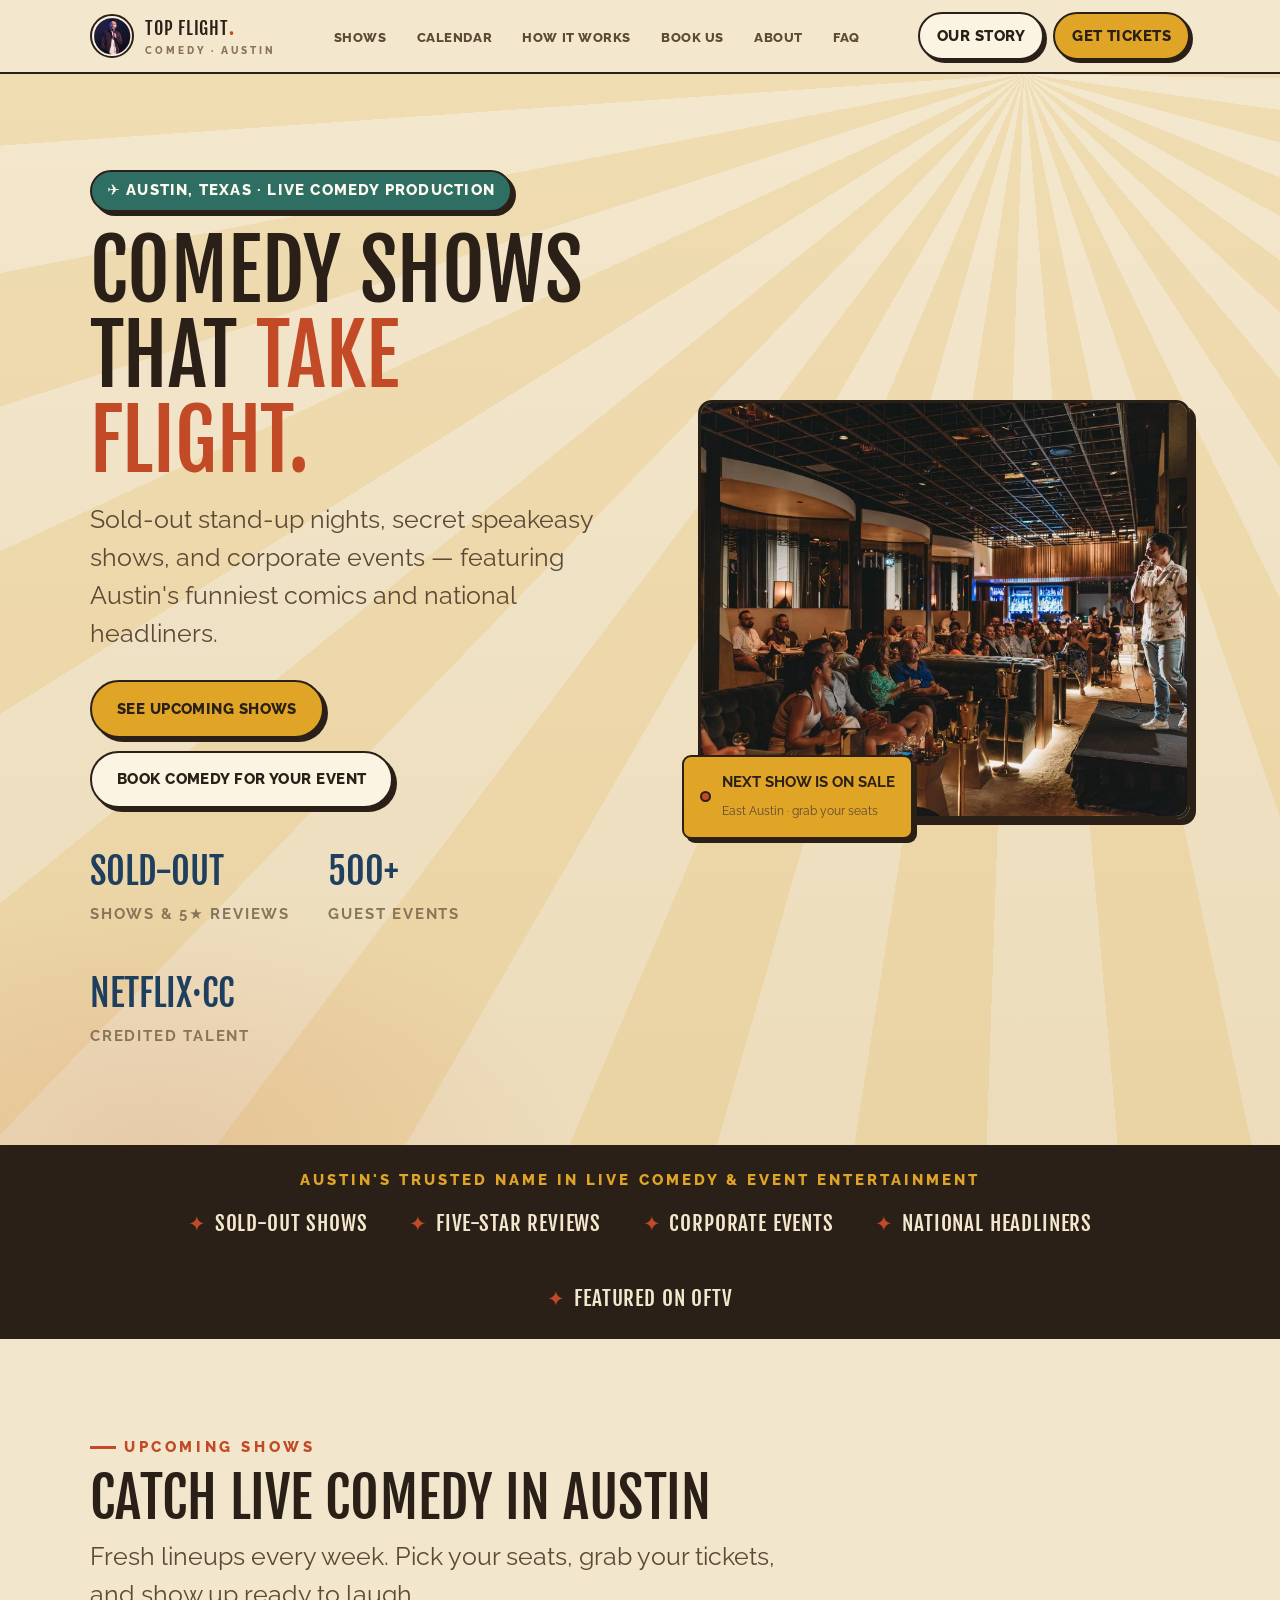
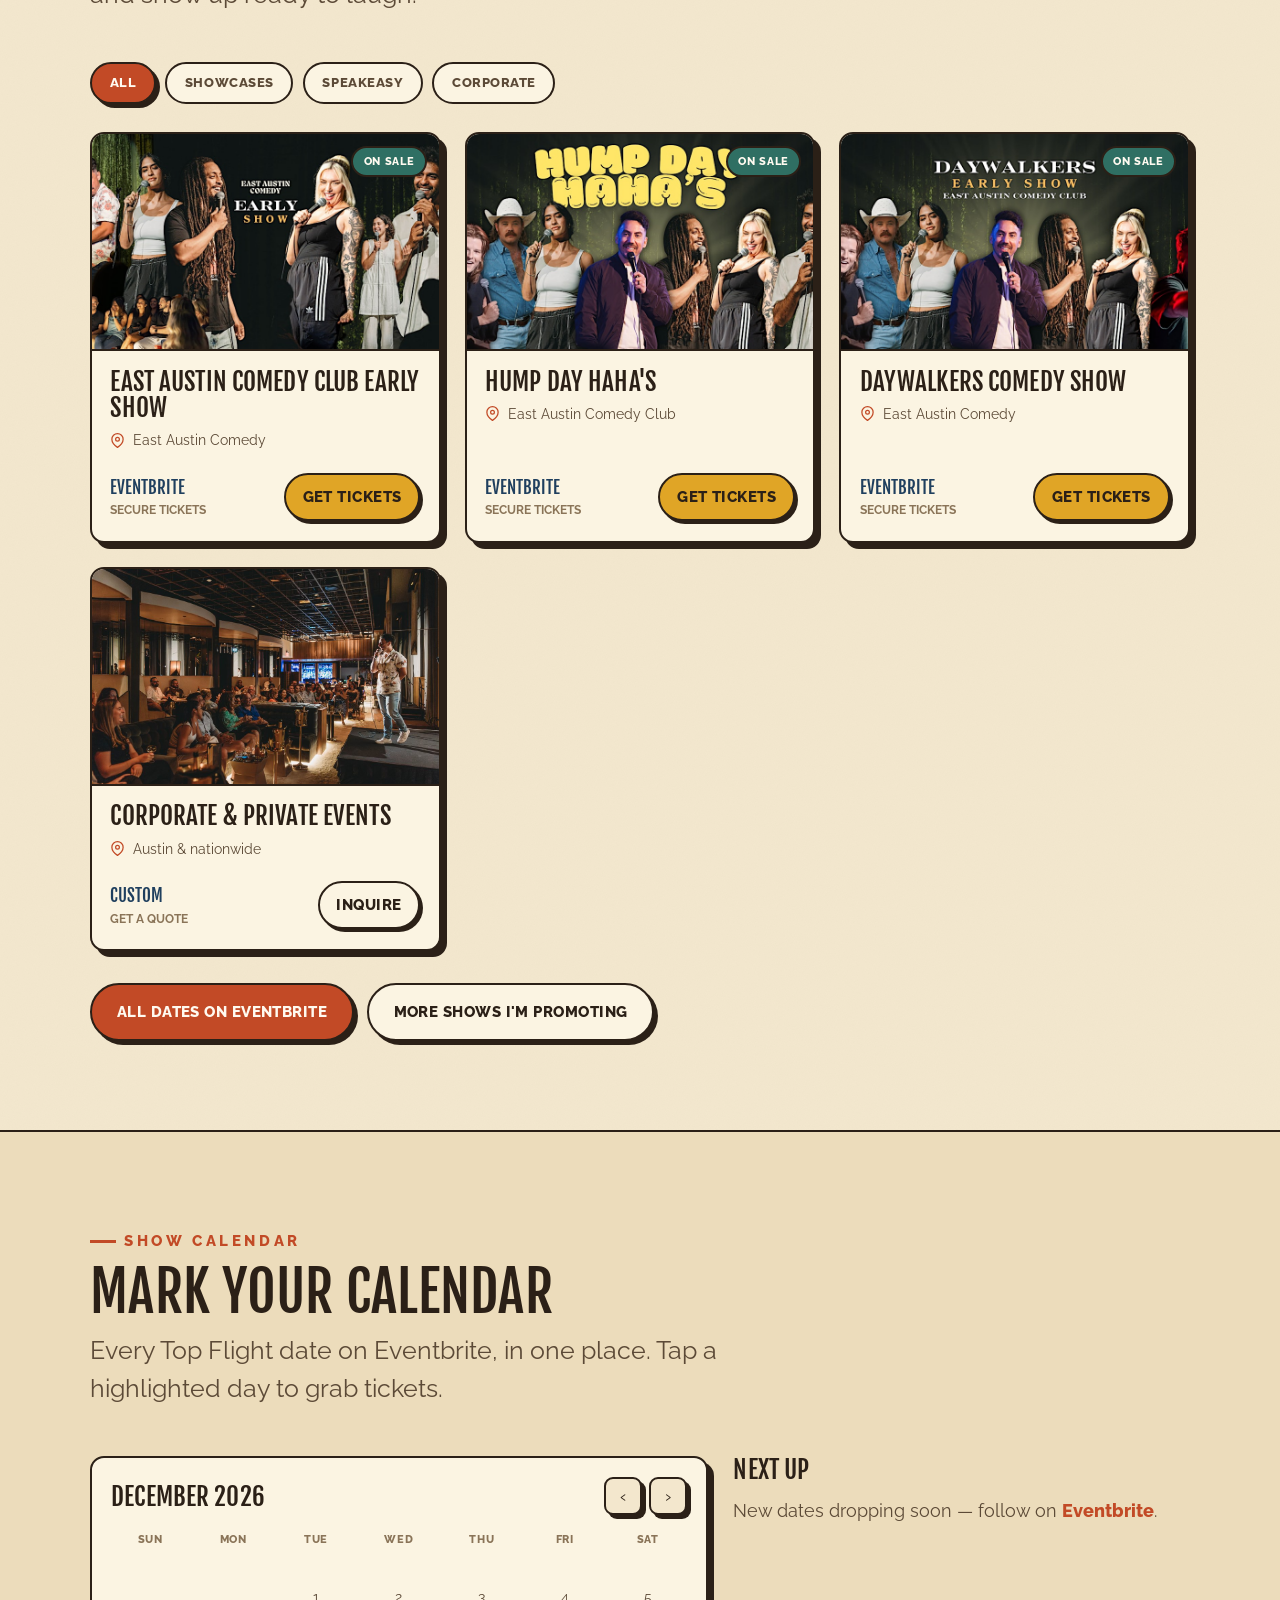
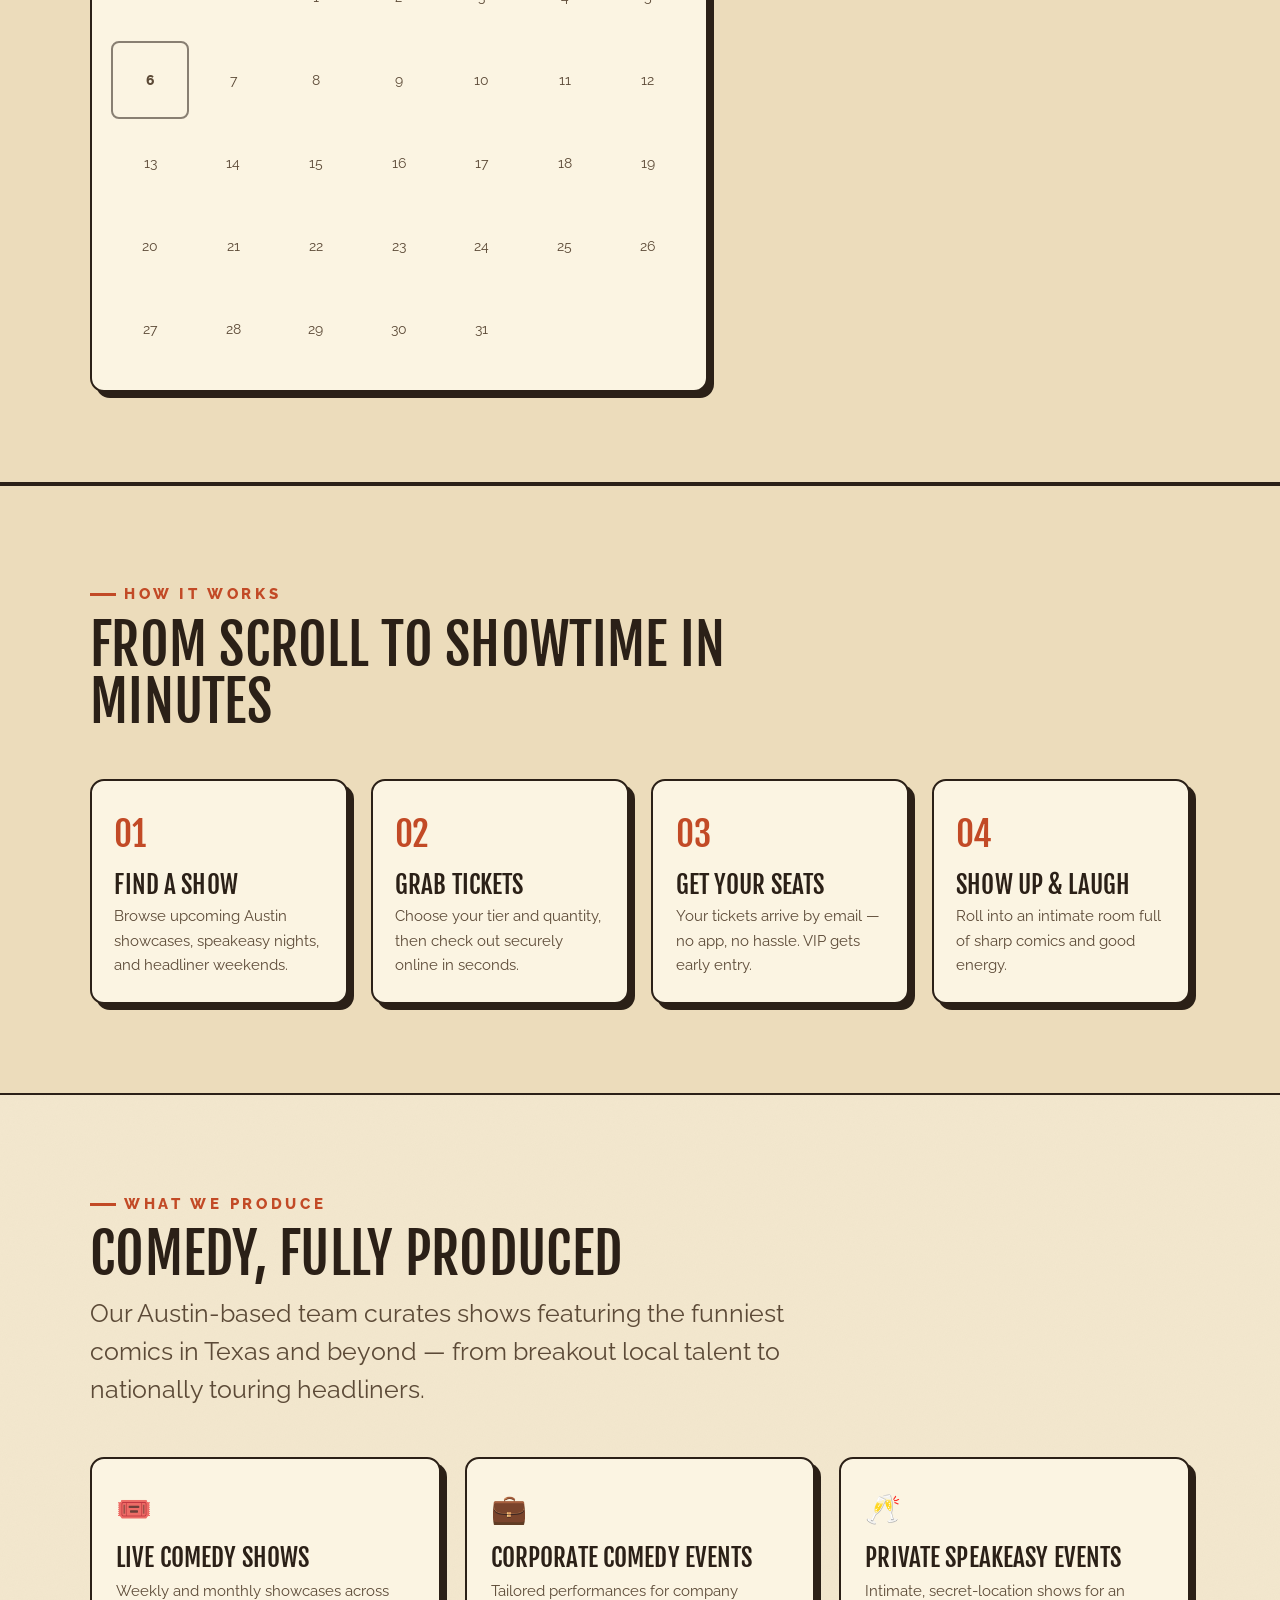
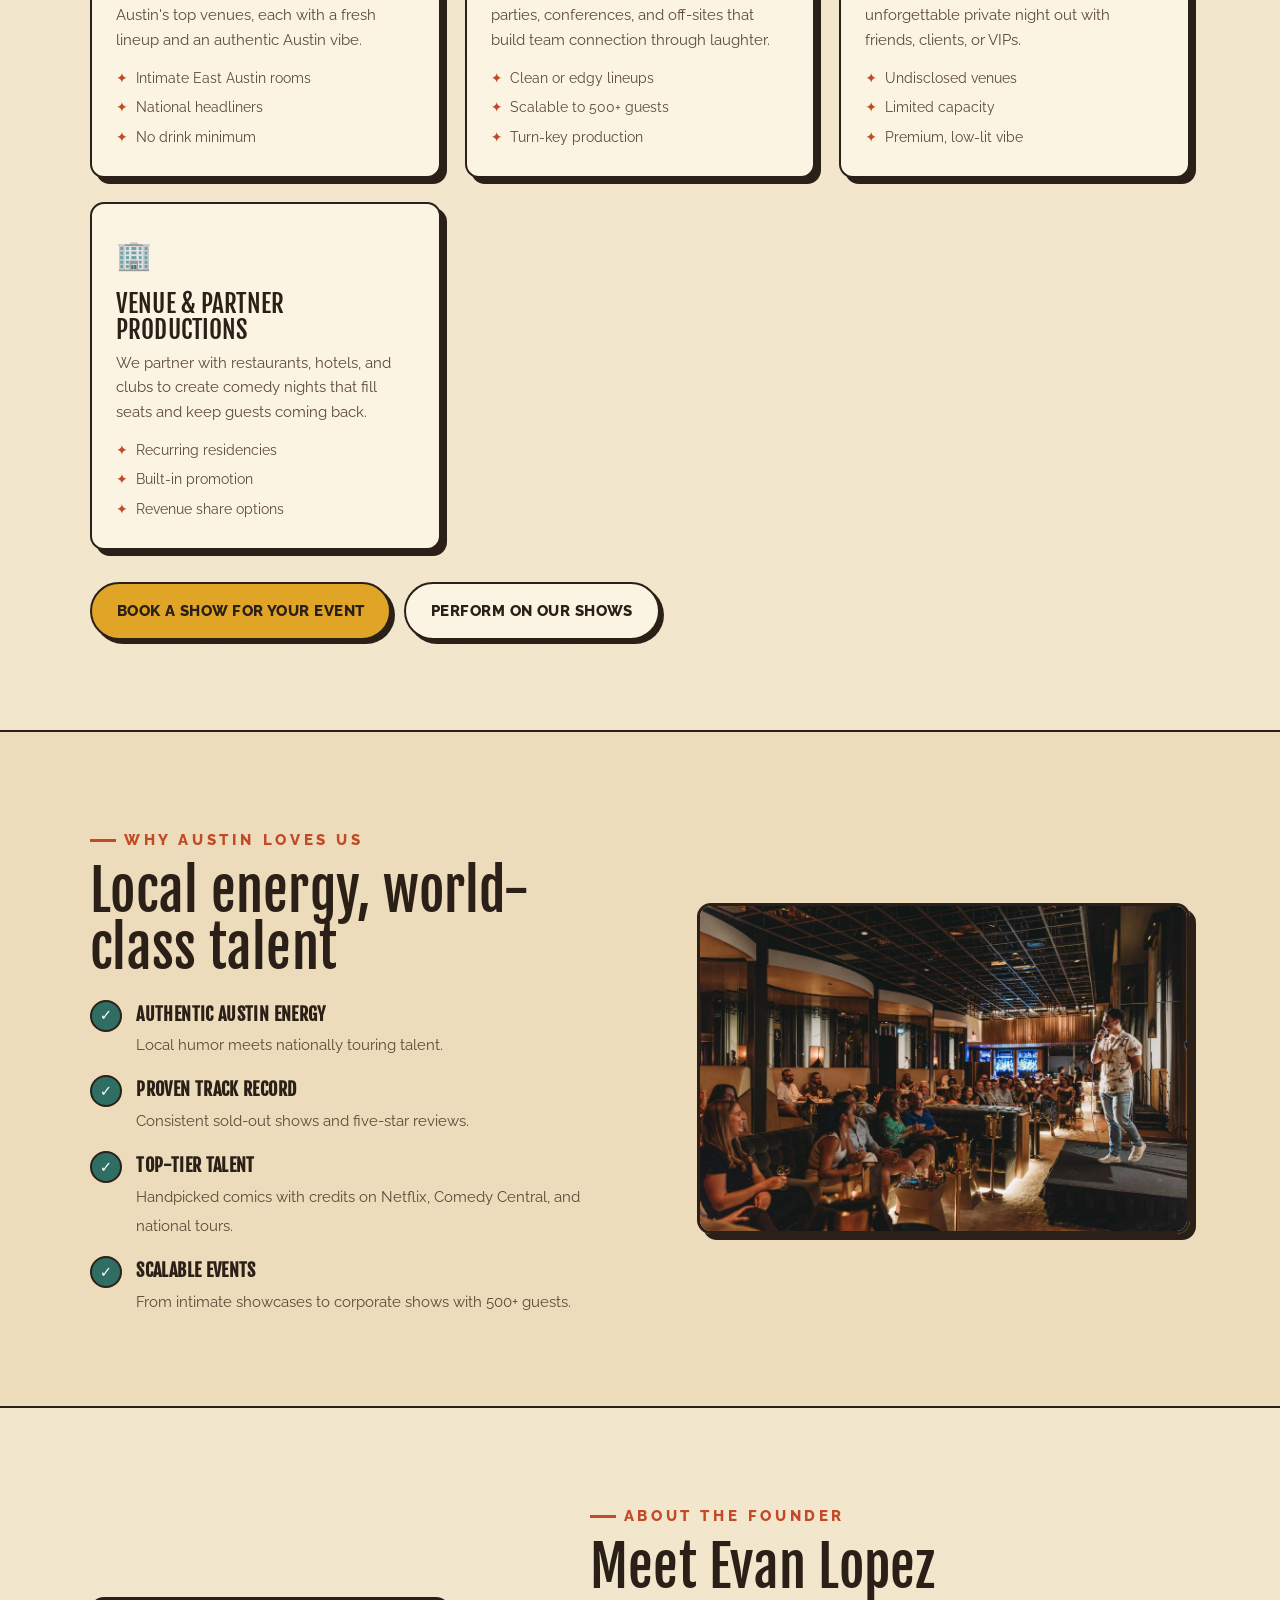
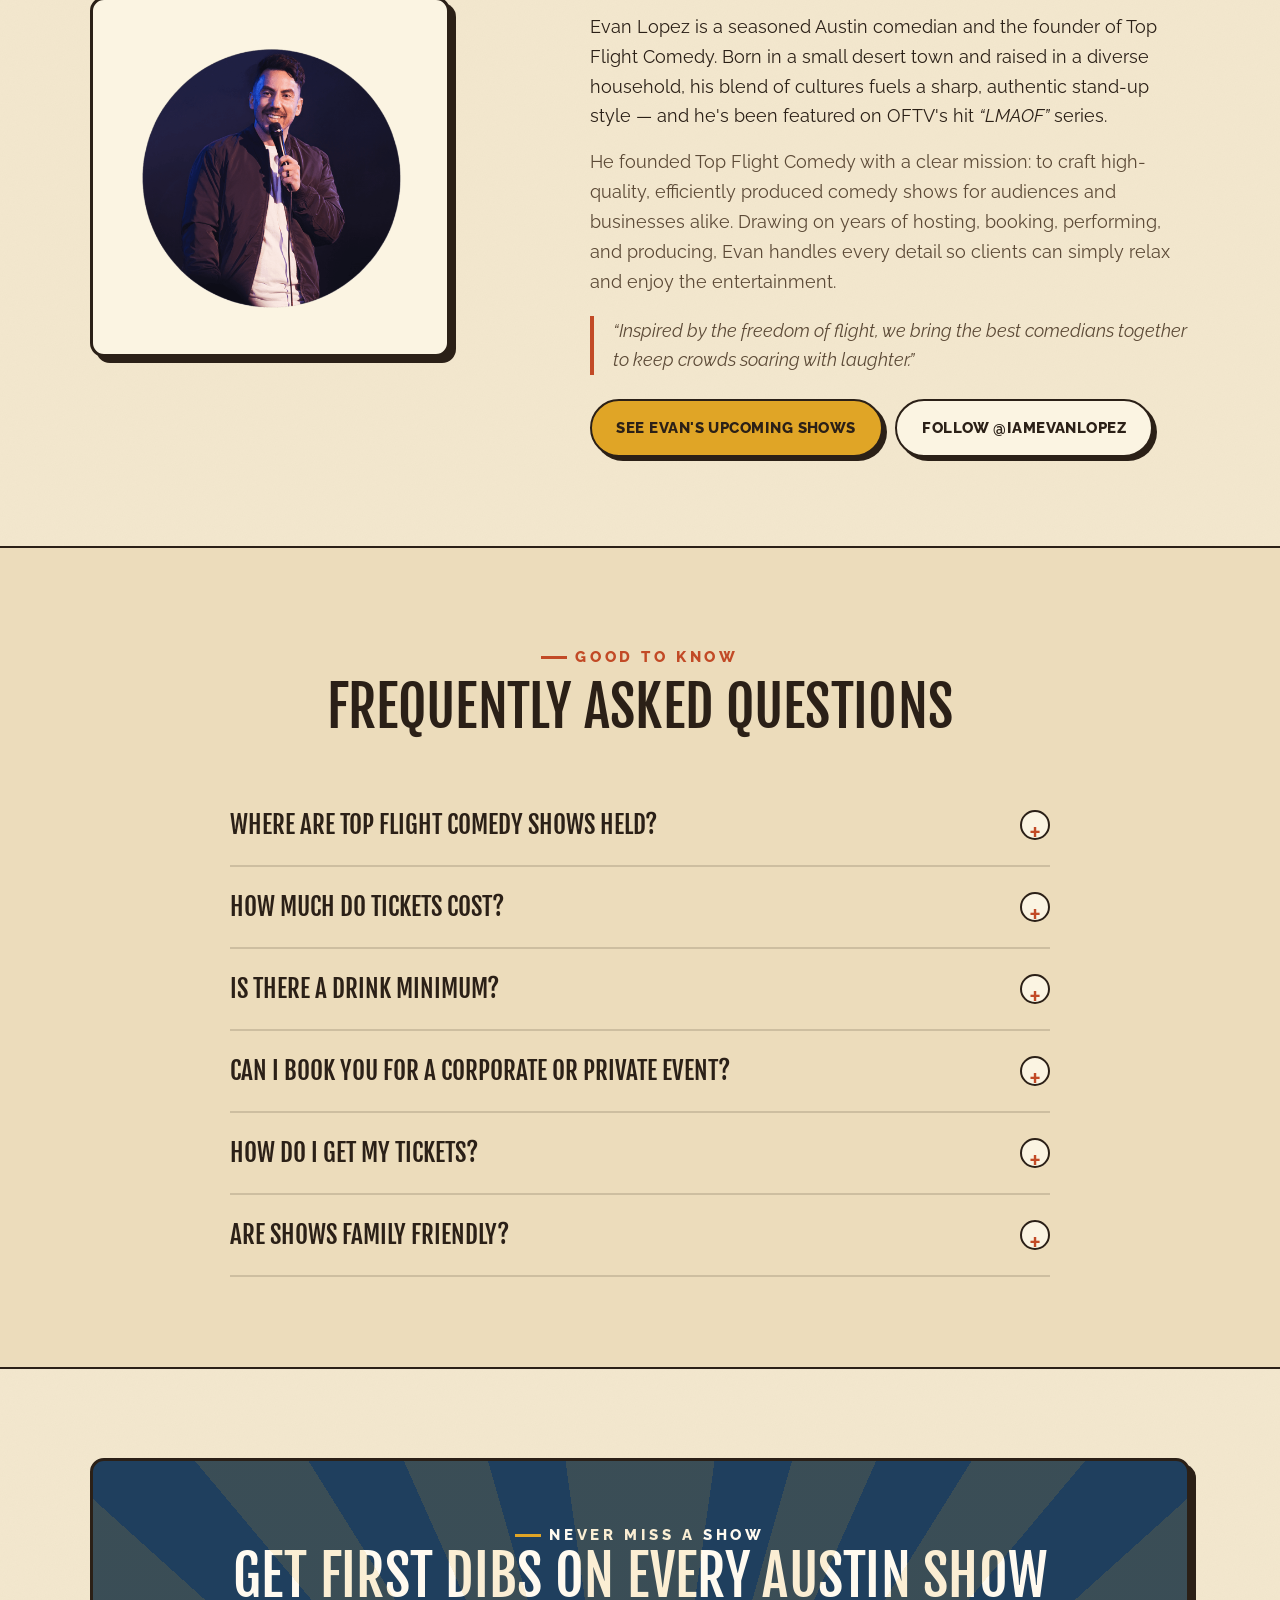
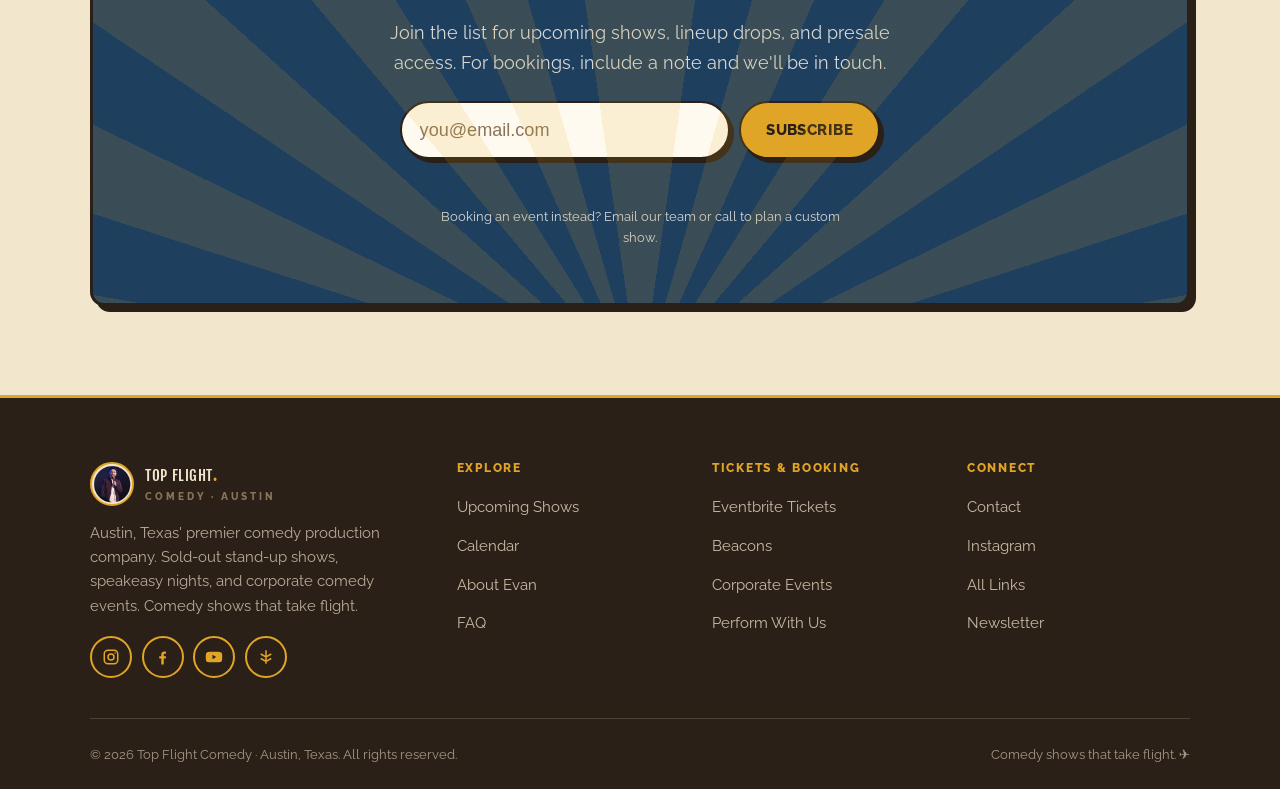
==== commit 94cd9b86: "Vintage/retro redesign + Eventbrite tickets, calendar & sync - Reskin to mid-century airline-poster " ====
--- a/index.html
+++ b/index.html
@@ -60,12 +60,15 @@
       { "@type": "City", "name": "Austin", "containedInPlace": { "@type": "State", "name": "Texas" } },
       { "@type": "Country", "name": "United States" }
     ],
-    "address": { "@type": "PostalAddress", "addressLocality": "Austin", "addressRegion": "TX", "addressCountry": "US" },
+    "address": { "@type": "PostalAddress", "streetAddress": "2505 East 6th Street, Suite D", "addressLocality": "Austin", "addressRegion": "TX", "postalCode": "78702", "addressCountry": "US" },
+    "location": { "@type": "Place", "name": "East Austin Comedy", "address": { "@type": "PostalAddress", "streetAddress": "2505 East 6th Street, Suite D", "addressLocality": "Austin", "addressRegion": "TX", "postalCode": "78702", "addressCountry": "US" } },
     "priceRange": "$$",
     "sameAs": [
       "https://www.instagram.com/topflightcomedy/",
       "https://www.facebook.com/profile.php?id=61556030294366",
       "https://www.youtube.com/channel/UCZuteuMPeCq_bllrj5ifnGg",
+      "https://www.eventbrite.com/o/78517158513",
+      "https://beacons.ai/evanlopez",
       "https://linktr.ee/topflightcomedy"
     ]
   }
@@ -122,6 +125,7 @@
         </a>
         <ul class="nav-links">
           <li><a href="#shows">Shows</a></li>
+          <li><a href="#calendar">Calendar</a></li>
           <li><a href="#how">How it works</a></li>
           <li><a href="#services">Book us</a></li>
           <li><a href="#about">About</a></li>
@@ -189,6 +193,25 @@
           <button class="chip" data-filter="corporate" aria-pressed="false">Corporate</button>
         </div>
         <div class="shows-grid" id="shows-grid"><!-- rendered by main.js --></div>
+        <div style="margin-top:2rem;display:flex;gap:.8rem;flex-wrap:wrap">
+          <a class="btn btn--accent" href="https://www.eventbrite.com/o/78517158513" target="_blank" rel="noopener">All dates on Eventbrite</a>
+          <a class="btn btn--ghost" href="https://beacons.ai/evanlopez" target="_blank" rel="noopener">More shows I'm promoting</a>
+        </div>
+      </div>
+    </section>
+
+    <!-- ===================== CALENDAR ===================== -->
+    <section class="section section--tint" id="calendar" aria-labelledby="cal-title">
+      <div class="container">
+        <div class="section-head reveal">
+          <span class="eyebrow">Show calendar</span>
+          <h2 id="cal-title">Mark your calendar</h2>
+          <p>Every Top Flight date on Eventbrite, in one place. Tap a highlighted day to grab tickets.</p>
+        </div>
+        <div class="calendar-wrap">
+          <div class="calendar reveal" id="cal-root"><!-- rendered by main.js --></div>
+          <div class="cal-list reveal" id="cal-list"><!-- rendered by main.js --></div>
+        </div>
       </div>
     </section>
 
@@ -350,8 +373,8 @@
             </a>
           </div>
         </div>
-        <div><h4>Explore</h4><ul><li><a href="#shows">Upcoming Shows</a></li><li><a href="#how">How it works</a></li><li><a href="#about">About Evan</a></li><li><a href="#faq">FAQ</a></li></ul></div>
-        <div><h4>Book Us</h4><ul><li><a href="#services">Corporate Events</a></li><li><a href="#services">Private Speakeasy</a></li><li><a href="#services">Venue Partnerships</a></li><li><a href="https://topflightcomedy.com/performers/">Perform With Us</a></li></ul></div>
+        <div><h4>Explore</h4><ul><li><a href="#shows">Upcoming Shows</a></li><li><a href="#calendar">Calendar</a></li><li><a href="#about">About Evan</a></li><li><a href="#faq">FAQ</a></li></ul></div>
+        <div><h4>Tickets &amp; Booking</h4><ul><li><a href="https://www.eventbrite.com/o/78517158513">Eventbrite Tickets</a></li><li><a href="https://beacons.ai/evanlopez">Beacons</a></li><li><a href="#services">Corporate Events</a></li><li><a href="https://topflightcomedy.com/performers/">Perform With Us</a></li></ul></div>
         <div><h4>Connect</h4><ul><li><a href="https://topflightcomedy.com/contact/">Contact</a></li><li><a href="https://www.instagram.com/topflightcomedy/">Instagram</a></li><li><a href="https://linktr.ee/topflightcomedy">All Links</a></li><li><a href="#newsletter">Newsletter</a></li></ul></div>
       </div>
       <div class="footer-bottom">
--- a/css/styles.css
+++ b/css/styles.css
@@ -1,30 +1,35 @@
 /* ============================================================
-   Top Flight Comedy — Design System
-   Brand: Gold #F2B827 · Navy #003F71 · Ink #131313
+   Top Flight Comedy — VINTAGE / RETRO Design System
+   Mid-century airline-poster palette.
+   Cream paper · Mustard gold · Burnt orange · Retro teal · Navy
    Fonts: Fjalla One (display) · Raleway (body)
    ============================================================ */
 
 :root {
-  /* Brand palette */
-  --gold: #f2b827;
-  --gold-bright: #f3c242;
-  --gold-deep: #c9920f;
-  --navy: #003f71;
-  --navy-deep: #002744;
-  --ink: #0c0f14;
-  --ink-2: #131822;
-  --ink-3: #1c2330;
-  --line: rgba(255, 255, 255, 0.10);
-  --line-strong: rgba(242, 184, 39, 0.35);
-  --white: #ffffff;
-  --muted: #aab3c2;
-  --muted-2: #7f8a9c;
+  /* Retro palette */
+  --paper:      #f3e7cd;   /* warm cream background */
+  --paper-2:    #ecdcbb;   /* deeper cream (tints) */
+  --card:       #fbf4e2;   /* card / surface */
+  --ink:        #2b2017;   /* espresso text */
+  --ink-soft:   #5c4a37;   /* muted brown text */
+  --ink-faint:  #8a7458;
+
+  --gold:       #e0a526;   /* vintage mustard gold (brand-rooted) */
+  --gold-deep:  #b67d12;
+  --orange:     #c24a26;   /* burnt orange / tomato */
+  --orange-deep:#9c3617;
+  --teal:       #2f6f63;   /* retro pine-teal */
+  --navy:       #1f3f5e;   /* muted retro navy (brand-rooted) */
+  --cream-white:#fffaf0;
+
+  --line:        rgba(43, 32, 23, 0.16);
+  --line-strong: rgba(43, 32, 23, 0.55);
 
   /* Functional */
-  --bg: var(--ink);
-  --surface: var(--ink-2);
-  --surface-2: var(--ink-3);
-  --text: #eef2f7;
+  --bg: var(--paper);
+  --surface: var(--card);
+  --text: var(--ink);
+  --muted: var(--ink-soft);
   --accent: var(--gold);
 
   /* Type scale (fluid) */
@@ -33,14 +38,15 @@
   --step-1: clamp(1.25rem, 1.1rem + 0.6vw, 1.6rem);
   --step-2: clamp(1.6rem, 1.35rem + 1.1vw, 2.3rem);
   --step-3: clamp(2.1rem, 1.6rem + 2.3vw, 3.6rem);
-  --step-4: clamp(2.8rem, 1.9rem + 4vw, 5.5rem);
+  --step-4: clamp(2.8rem, 1.9rem + 4vw, 5.4rem);
 
   /* Spacing & shape */
   --container: 1180px;
-  --radius: 16px;
-  --radius-sm: 10px;
-  --shadow: 0 18px 50px -12px rgba(0, 0, 0, 0.65);
-  --shadow-gold: 0 14px 40px -10px rgba(242, 184, 39, 0.35);
+  --radius: 14px;
+  --radius-sm: 9px;
+  --shadow: 6px 6px 0 var(--ink);            /* hard retro offset shadow */
+  --shadow-sm: 4px 4px 0 var(--ink);
+  --shadow-soft: 0 16px 34px -18px rgba(43,32,23,0.5);
   --ease: cubic-bezier(0.22, 1, 0.36, 1);
 }
 
@@ -58,7 +64,9 @@
   font-size: var(--step-0);
   line-height: 1.65;
   color: var(--text);
-  background: var(--bg);
+  background-color: var(--bg);
+  /* subtle paper grain */
+  background-image: url("data:image/svg+xml,%3Csvg xmlns='http://www.w3.org/2000/svg' width='120' height='120'%3E%3Cfilter id='n'%3E%3CfeTurbulence type='fractalNoise' baseFrequency='0.9' numOctaves='2' stitchTiles='stitch'/%3E%3CfeColorMatrix type='saturate' values='0'/%3E%3C/filter%3E%3Crect width='100%25' height='100%25' filter='url(%23n)' opacity='0.035'/%3E%3C/svg%3E");
   -webkit-font-smoothing: antialiased;
   overflow-x: hidden;
 }
@@ -66,314 +74,347 @@
 h1, h2, h3, h4 {
   font-family: 'Fjalla One', Impact, sans-serif;
   font-weight: 400;
-  line-height: 1.05;
-  letter-spacing: 0.01em;
+  line-height: 1.04;
+  letter-spacing: 0.005em;
+  color: var(--ink);
 }
 
 img, svg { display: block; max-width: 100%; height: auto; }
 a { color: inherit; text-decoration: none; }
 button { font: inherit; cursor: pointer; }
 
-:focus-visible {
-  outline: 3px solid var(--gold);
-  outline-offset: 2px;
-  border-radius: 4px;
-}
+:focus-visible { outline: 3px solid var(--orange); outline-offset: 2px; border-radius: 3px; }
 
 /* ---------- Layout helpers ---------- */
 .container { width: 100%; max-width: var(--container); margin-inline: auto; padding-inline: clamp(1.1rem, 4vw, 2.5rem); }
-.section { padding-block: clamp(3.5rem, 8vw, 7rem); position: relative; }
-.section--tint { background: linear-gradient(180deg, var(--ink-2), var(--ink)); }
+.section { padding-block: clamp(3.2rem, 7vw, 6rem); position: relative; }
+.section--tint { background: var(--paper-2); border-block: 2px solid var(--ink); }
 
 .skip-link {
   position: absolute; left: 0; top: -60px; z-index: 200;
-  background: var(--gold); color: var(--ink); padding: 0.7rem 1.2rem;
-  font-weight: 700; border-radius: 0 0 8px 0; transition: top 0.2s;
+  background: var(--ink); color: var(--gold); padding: 0.7rem 1.2rem;
+  font-weight: 800; border-radius: 0 0 8px 0; transition: top 0.2s;
 }
 .skip-link:focus { top: 0; }
 
 .eyebrow {
   display: inline-flex; align-items: center; gap: 0.5rem;
   font-family: 'Raleway', sans-serif; font-weight: 800;
-  text-transform: uppercase; letter-spacing: 0.22em;
-  font-size: var(--step--1); color: var(--gold);
-}
-.eyebrow::before { content: ""; width: 26px; height: 2px; background: var(--gold); }
-
-.section-head { max-width: 720px; margin-bottom: clamp(2rem, 5vw, 3.2rem); }
-.section-head h2 { font-size: var(--step-3); margin: 0.6rem 0 0.7rem; }
+  text-transform: uppercase; letter-spacing: 0.24em;
+  font-size: var(--step--1); color: var(--orange);
+}
+.eyebrow::before { content: ""; width: 26px; height: 3px; background: var(--orange); }
+
+.section-head { max-width: 720px; margin-bottom: clamp(2rem, 5vw, 3rem); }
+.section-head h2 { font-size: var(--step-3); text-transform: uppercase; margin: 0.6rem 0 0.7rem; }
 .section-head p { color: var(--muted); font-size: var(--step-1); line-height: 1.5; }
 
 /* ---------- Buttons ---------- */
 .btn {
   display: inline-flex; align-items: center; justify-content: center; gap: 0.55rem;
-  padding: 0.95rem 1.6rem; border-radius: 999px; border: 1px solid transparent;
-  font-weight: 800; letter-spacing: 0.02em; font-size: var(--step-0);
-  transition: transform 0.25s var(--ease), box-shadow 0.25s var(--ease), background 0.2s, color 0.2s;
+  padding: 0.9rem 1.55rem; border-radius: 999px; border: 2px solid var(--ink);
+  font-weight: 800; letter-spacing: 0.03em; text-transform: uppercase; font-size: var(--step--1);
+  box-shadow: var(--shadow-sm); transition: transform 0.16s var(--ease), box-shadow 0.16s var(--ease), background 0.2s, color 0.2s;
   white-space: nowrap;
 }
-.btn:hover { transform: translateY(-2px); }
-.btn--primary { background: linear-gradient(135deg, var(--gold-bright), var(--gold-deep)); color: var(--ink); box-shadow: var(--shadow-gold); }
-.btn--primary:hover { box-shadow: 0 18px 50px -8px rgba(242, 184, 39, 0.55); }
-.btn--ghost { background: transparent; color: var(--text); border-color: var(--line-strong); }
-.btn--ghost:hover { background: rgba(242, 184, 39, 0.08); border-color: var(--gold); color: var(--gold-bright); }
+.btn:hover { transform: translate(2px, 2px); box-shadow: 2px 2px 0 var(--ink); }
+.btn:active { transform: translate(4px, 4px); box-shadow: 0 0 0 var(--ink); }
+.btn--primary { background: var(--gold); color: var(--ink); }
+.btn--primary:hover { background: var(--gold-deep); color: var(--cream-white); }
+.btn--accent { background: var(--orange); color: var(--cream-white); }
+.btn--accent:hover { background: var(--orange-deep); }
+.btn--ghost { background: var(--card); color: var(--ink); }
+.btn--ghost:hover { background: var(--paper-2); }
 .btn--block { width: 100%; }
-.btn--sm { padding: 0.6rem 1.1rem; font-size: var(--step--1); }
+.btn--sm { padding: 0.6rem 1.05rem; box-shadow: 3px 3px 0 var(--ink); }
+.btn--sm:hover { box-shadow: 1px 1px 0 var(--ink); }
 
 /* ---------- Header ---------- */
 .site-header {
   position: sticky; top: 0; z-index: 100;
-  background: rgba(12, 15, 20, 0.72);
-  backdrop-filter: blur(14px);
-  border-bottom: 1px solid var(--line);
-  transition: background 0.3s, border-color 0.3s;
-}
-.site-header.is-scrolled { background: rgba(12, 15, 20, 0.94); }
-.nav { display: flex; align-items: center; justify-content: space-between; gap: 1rem; min-height: 74px; }
-.brand { display: flex; align-items: center; gap: 0.7rem; font-family: 'Fjalla One', sans-serif; font-size: 1.15rem; letter-spacing: 0.03em; }
-.brand img { width: 42px; height: 42px; border-radius: 50%; box-shadow: 0 0 0 2px var(--line-strong); }
-.brand span b { color: var(--gold); }
-.brand span small { display: block; font-family: 'Raleway', sans-serif; font-size: 0.62rem; letter-spacing: 0.3em; color: var(--muted-2); text-transform: uppercase; }
-
-.nav-links { display: flex; align-items: center; gap: 0.4rem; list-style: none; padding: 0; }
-.nav-links a { padding: 0.5rem 0.9rem; border-radius: 999px; font-weight: 700; font-size: 0.95rem; color: var(--muted); transition: color 0.2s, background 0.2s; }
-.nav-links a:hover, .nav-links a[aria-current="true"] { color: var(--white); background: rgba(255,255,255,0.06); }
+  background: var(--paper);
+  border-bottom: 2px solid var(--ink);
+  transition: box-shadow 0.3s;
+}
+.site-header.is-scrolled { box-shadow: 0 6px 0 -2px rgba(43,32,23,0.18); }
+.nav { display: flex; align-items: center; justify-content: space-between; gap: 1rem; min-height: 72px; }
+.brand { display: flex; align-items: center; gap: 0.7rem; font-family: 'Fjalla One', sans-serif; font-size: 1.15rem; letter-spacing: 0.04em; text-transform: uppercase; }
+.brand img { width: 44px; height: 44px; border-radius: 50%; border: 2px solid var(--ink); background: var(--card); }
+.brand span b { color: var(--orange); }
+.brand span small { display: block; font-family: 'Raleway', sans-serif; font-size: 0.6rem; letter-spacing: 0.3em; color: var(--ink-faint); text-transform: uppercase; font-weight: 800; }
+
+.nav-links { display: flex; align-items: center; gap: 0.2rem; list-style: none; padding: 0; }
+.nav-links a { padding: 0.5rem 0.85rem; border-radius: 999px; font-weight: 800; font-size: 0.82rem; text-transform: uppercase; letter-spacing: 0.04em; color: var(--ink-soft); transition: color 0.2s, background 0.2s; }
+.nav-links a:hover, .nav-links a[aria-current="true"] { color: var(--ink); background: var(--gold); }
 .nav-cta { display: flex; align-items: center; gap: 0.6rem; }
 
-.nav-toggle { display: none; background: none; border: 1px solid var(--line-strong); border-radius: 10px; width: 46px; height: 46px; align-items: center; justify-content: center; }
-.nav-toggle span, .nav-toggle span::before, .nav-toggle span::after {
-  content: ""; display: block; width: 22px; height: 2px; background: var(--gold); position: relative; transition: 0.3s;
-}
+.nav-toggle { display: none; background: var(--card); border: 2px solid var(--ink); border-radius: 10px; width: 46px; height: 46px; align-items: center; justify-content: center; box-shadow: var(--shadow-sm); }
+.nav-toggle span, .nav-toggle span::before, .nav-toggle span::after { content: ""; display: block; width: 22px; height: 2.5px; background: var(--ink); position: relative; transition: 0.3s; }
 .nav-toggle span::before { position: absolute; top: -7px; }
 .nav-toggle span::after { position: absolute; top: 7px; }
 .nav[data-open="true"] .nav-toggle span { background: transparent; }
 .nav[data-open="true"] .nav-toggle span::before { top: 0; transform: rotate(45deg); }
 .nav[data-open="true"] .nav-toggle span::after { top: 0; transform: rotate(-45deg); }
 
-@media (max-width: 900px) {
+@media (max-width: 940px) {
   .nav-toggle { display: inline-flex; }
   .nav-links {
-    position: absolute; inset: 74px 0 auto; flex-direction: column; align-items: stretch;
-    background: var(--ink-2); border-bottom: 1px solid var(--line); padding: 1rem;
+    position: absolute; inset: 72px 0 auto; flex-direction: column; align-items: stretch;
+    background: var(--paper); border-bottom: 2px solid var(--ink); padding: 1rem;
     gap: 0.2rem; transform: translateY(-12px); opacity: 0; pointer-events: none; transition: 0.25s var(--ease);
   }
   .nav[data-open="true"] .nav-links { transform: translateY(0); opacity: 1; pointer-events: auto; }
-  .nav-links a { padding: 0.85rem 1rem; font-size: 1.05rem; }
+  .nav-links a { padding: 0.85rem 1rem; font-size: 1rem; }
   .nav .nav-cta .btn--ghost { display: none; }
 }
 
 /* ---------- Hero ---------- */
-.hero { position: relative; overflow: hidden; padding-block: clamp(3.5rem, 9vw, 7rem); }
-.hero::before {
+.hero { position: relative; overflow: hidden; padding-block: clamp(3rem, 8vw, 6rem); border-bottom: 2px solid var(--ink); }
+.hero::before {  /* retro sunburst rays */
   content: ""; position: absolute; inset: 0; z-index: -2;
-  background: radial-gradient(1100px 600px at 78% -10%, rgba(0, 63, 113, 0.55), transparent 60%),
-              radial-gradient(900px 500px at 10% 110%, rgba(242, 184, 39, 0.10), transparent 55%),
-              var(--ink);
+  background:
+    repeating-conic-gradient(from 0deg at 80% 0%, rgba(224,165,38,0.16) 0deg 7deg, transparent 7deg 14deg),
+    linear-gradient(180deg, var(--paper), var(--paper-2));
+}
+.hero::after {  /* warm glow */
+  content: ""; position: absolute; inset: 0; z-index: -1;
+  background: radial-gradient(700px 420px at 12% 100%, rgba(194,74,38,0.12), transparent 60%);
 }
 .hero-grid { display: grid; grid-template-columns: 1.05fr 0.95fr; gap: clamp(2rem, 5vw, 4rem); align-items: center; }
 .hero-badge {
-  display: inline-flex; align-items: center; gap: 0.5rem; padding: 0.45rem 0.95rem;
-  border: 1px solid var(--line-strong); border-radius: 999px; font-size: var(--step--1);
-  font-weight: 700; color: var(--gold-bright); background: rgba(242,184,39,0.06);
-}
-.hero h1 { font-size: var(--step-4); margin: 1.1rem 0 0; }
-.hero h1 em { font-style: normal; color: var(--gold); position: relative; }
-.hero .lead { font-size: var(--step-1); color: var(--muted); max-width: 34ch; margin-top: 1.2rem; line-height: 1.5; }
-.hero-actions { display: flex; flex-wrap: wrap; gap: 0.8rem; margin-top: 1.8rem; }
-.hero-stats { display: flex; gap: clamp(1.2rem, 4vw, 2.4rem); margin-top: 2.4rem; flex-wrap: wrap; }
-.hero-stats .stat { }
-.hero-stats .num { font-family: 'Fjalla One', sans-serif; font-size: var(--step-2); color: var(--white); }
-.hero-stats .lbl { font-size: var(--step--1); color: var(--muted-2); text-transform: uppercase; letter-spacing: 0.12em; }
+  display: inline-flex; align-items: center; gap: 0.5rem; padding: 0.4rem 0.95rem;
+  border: 2px solid var(--ink); border-radius: 999px; font-size: var(--step--1);
+  font-weight: 800; text-transform: uppercase; letter-spacing: 0.08em; color: var(--ink); background: var(--teal);
+  color: var(--cream-white); box-shadow: var(--shadow-sm);
+}
+.hero h1 { font-size: var(--step-4); text-transform: uppercase; margin: 1.1rem 0 0; }
+.hero h1 em { font-style: normal; color: var(--orange); }
+.hero .lead { font-size: var(--step-1); color: var(--muted); max-width: 36ch; margin-top: 1.1rem; line-height: 1.5; }
+.hero-actions { display: flex; flex-wrap: wrap; gap: 0.8rem; margin-top: 1.7rem; }
+.hero-stats { display: flex; gap: clamp(1.2rem, 4vw, 2.4rem); margin-top: 2.2rem; flex-wrap: wrap; }
+.hero-stats .num { font-family: 'Fjalla One', sans-serif; font-size: var(--step-2); color: var(--navy); text-transform: uppercase; }
+.hero-stats .lbl { font-size: var(--step--1); color: var(--ink-faint); text-transform: uppercase; letter-spacing: 0.12em; font-weight: 700; }
 
 .hero-media { position: relative; }
-.hero-media img { width: 100%; border-radius: var(--radius); box-shadow: var(--shadow); aspect-ratio: 4/3.4; object-fit: cover; }
+.hero-media > img { width: 100%; border-radius: var(--radius); border: 3px solid var(--ink); box-shadow: var(--shadow); aspect-ratio: 4/3.4; object-fit: cover; }
 .hero-media .float-card {
-  position: absolute; bottom: -22px; left: -18px; background: var(--surface-2);
-  border: 1px solid var(--line-strong); border-radius: var(--radius-sm); padding: 0.9rem 1.1rem;
-  box-shadow: var(--shadow); display: flex; align-items: center; gap: 0.7rem; max-width: 250px;
-}
-.hero-media .float-card .dot { width: 10px; height: 10px; border-radius: 50%; background: #38d27a; box-shadow: 0 0 0 4px rgba(56,210,122,0.18); flex: none; }
-.hero-media .float-card strong { display: block; font-size: 0.95rem; }
-.hero-media .float-card small { color: var(--muted-2); font-size: 0.78rem; }
-
-@media (max-width: 860px) {
+  position: absolute; bottom: -20px; left: -16px; background: var(--gold);
+  border: 2px solid var(--ink); border-radius: var(--radius-sm); padding: 0.8rem 1rem;
+  box-shadow: var(--shadow-sm); display: flex; align-items: center; gap: 0.7rem; max-width: 250px;
+}
+.hero-media .float-card .dot { width: 11px; height: 11px; border-radius: 50%; background: var(--orange); border: 2px solid var(--ink); flex: none; }
+.hero-media .float-card strong { display: block; font-size: 0.92rem; color: var(--ink); text-transform: uppercase; }
+.hero-media .float-card small { color: var(--ink-soft); font-size: 0.78rem; }
+
+@media (max-width: 880px) {
   .hero-grid { grid-template-columns: 1fr; }
   .hero-media { order: -1; max-width: 520px; }
 }
 
-/* ---------- Marquee (press / trust) ---------- */
-.trust { border-block: 1px solid var(--line); background: var(--ink-2); padding-block: 1.6rem; }
-.trust p { text-align: center; color: var(--muted-2); font-size: var(--step--1); text-transform: uppercase; letter-spacing: 0.2em; margin-bottom: 1rem; }
-.trust-row { display: flex; flex-wrap: wrap; justify-content: center; gap: clamp(1.2rem, 5vw, 3rem); align-items: center; }
-.trust-row span { font-family: 'Fjalla One', sans-serif; font-size: clamp(1rem, 2.5vw, 1.4rem); color: var(--muted); opacity: 0.7; letter-spacing: 0.04em; }
+/* ---------- Trust strip ---------- */
+.trust { border-bottom: 2px solid var(--ink); background: var(--ink); padding-block: 1.3rem; }
+.trust p { text-align: center; color: var(--gold); font-size: var(--step--1); text-transform: uppercase; letter-spacing: 0.2em; margin-bottom: 0.8rem; font-weight: 800; }
+.trust-row { display: flex; flex-wrap: wrap; justify-content: center; gap: clamp(1rem, 4vw, 2.6rem); align-items: center; }
+.trust-row span { font-family: 'Fjalla One', sans-serif; font-size: clamp(0.95rem, 2.3vw, 1.3rem); color: var(--paper); text-transform: uppercase; letter-spacing: 0.04em; }
+.trust-row span::before { content: "✦"; color: var(--orange); margin-right: 0.5rem; }
 
 /* ---------- Shows ---------- */
 .shows-toolbar { display: flex; flex-wrap: wrap; gap: 0.6rem; margin-bottom: 1.8rem; }
 .chip {
-  padding: 0.5rem 1.1rem; border-radius: 999px; border: 1px solid var(--line);
-  background: var(--surface); color: var(--muted); font-weight: 700; font-size: 0.9rem; transition: 0.2s;
-}
-.chip[aria-pressed="true"] { background: var(--gold); color: var(--ink); border-color: var(--gold); }
-.chip:hover { color: var(--white); border-color: var(--line-strong); }
-
-.shows-grid { display: grid; grid-template-columns: repeat(auto-fill, minmax(290px, 1fr)); gap: 1.4rem; }
+  padding: 0.5rem 1.1rem; border-radius: 999px; border: 2px solid var(--ink);
+  background: var(--card); color: var(--ink-soft); font-weight: 800; font-size: 0.82rem;
+  text-transform: uppercase; letter-spacing: 0.04em; transition: 0.18s;
+}
+.chip[aria-pressed="true"] { background: var(--orange); color: var(--cream-white); box-shadow: var(--shadow-sm); }
+.chip:hover { color: var(--ink); }
+
+.shows-grid { display: grid; grid-template-columns: repeat(auto-fill, minmax(290px, 1fr)); gap: 1.5rem; }
 .show-card {
-  background: var(--surface); border: 1px solid var(--line); border-radius: var(--radius);
-  overflow: hidden; display: flex; flex-direction: column; transition: transform 0.3s var(--ease), border-color 0.3s, box-shadow 0.3s;
-}
-.show-card:hover { transform: translateY(-6px); border-color: var(--line-strong); box-shadow: var(--shadow); }
-.show-card .poster { position: relative; aspect-ratio: 16/10; overflow: hidden; background: linear-gradient(135deg, var(--navy-deep), var(--ink-3)); }
+  background: var(--card); border: 2px solid var(--ink); border-radius: var(--radius);
+  overflow: hidden; display: flex; flex-direction: column; box-shadow: var(--shadow);
+  transition: transform 0.18s var(--ease), box-shadow 0.18s var(--ease);
+}
+.show-card:hover { transform: translate(3px, 3px); box-shadow: 3px 3px 0 var(--ink); }
+.show-card .poster { position: relative; aspect-ratio: 16/10; overflow: hidden; background: var(--navy); border-bottom: 2px solid var(--ink); }
 .show-card .poster img { width: 100%; height: 100%; object-fit: cover; }
 .show-card .poster .date-chip {
-  position: absolute; top: 12px; left: 12px; background: rgba(12,15,20,0.85); border: 1px solid var(--line-strong);
-  border-radius: 12px; padding: 0.4rem 0.65rem; text-align: center; line-height: 1; backdrop-filter: blur(6px);
-}
-.show-card .poster .date-chip b { display: block; font-family: 'Fjalla One', sans-serif; color: var(--gold); font-size: 1.3rem; }
-.show-card .poster .date-chip span { font-size: 0.65rem; text-transform: uppercase; letter-spacing: 0.15em; color: var(--muted); }
+  position: absolute; top: 12px; left: 12px; background: var(--paper); border: 2px solid var(--ink);
+  border-radius: 10px; padding: 0.35rem 0.6rem; text-align: center; line-height: 1; box-shadow: var(--shadow-sm);
+}
+.show-card .poster .date-chip b { display: block; font-family: 'Fjalla One', sans-serif; color: var(--orange); font-size: 1.3rem; }
+.show-card .poster .date-chip span { font-size: 0.62rem; text-transform: uppercase; letter-spacing: 0.12em; color: var(--ink-soft); font-weight: 800; }
 .badge {
-  position: absolute; top: 12px; right: 12px; padding: 0.3rem 0.7rem; border-radius: 999px;
-  font-size: 0.7rem; font-weight: 800; text-transform: uppercase; letter-spacing: 0.08em;
-}
-.badge--soon { background: rgba(56,210,122,0.16); color: #5ee49a; border: 1px solid rgba(56,210,122,0.4); }
-.badge--soldout { background: rgba(255,90,90,0.16); color: #ff8c8c; border: 1px solid rgba(255,90,90,0.4); }
-.badge--few { background: rgba(242,184,39,0.16); color: var(--gold-bright); border: 1px solid var(--line-strong); }
-
-.show-card .body { padding: 1.1rem 1.2rem 1.3rem; display: flex; flex-direction: column; gap: 0.55rem; flex: 1; }
-.show-card h3 { font-size: var(--step-1); }
-.show-card .meta { display: flex; flex-direction: column; gap: 0.3rem; color: var(--muted); font-size: 0.92rem; }
+  position: absolute; top: 12px; right: 12px; padding: 0.28rem 0.65rem; border-radius: 999px;
+  font-size: 0.68rem; font-weight: 800; text-transform: uppercase; letter-spacing: 0.06em; border: 2px solid var(--ink);
+}
+.badge--soon { background: var(--teal); color: var(--cream-white); }
+.badge--soldout { background: var(--ink); color: var(--gold); }
+.badge--few { background: var(--gold); color: var(--ink); }
+
+.show-card .body { padding: 1.05rem 1.15rem 1.25rem; display: flex; flex-direction: column; gap: 0.5rem; flex: 1; }
+.show-card h3 { font-size: var(--step-1); text-transform: uppercase; }
+.show-card .meta { display: flex; flex-direction: column; gap: 0.28rem; color: var(--muted); font-size: 0.9rem; }
 .show-card .meta span { display: flex; align-items: center; gap: 0.5rem; }
-.show-card .meta svg { flex: none; color: var(--gold); }
-.show-card .price-row { display: flex; align-items: center; justify-content: space-between; margin-top: auto; padding-top: 0.7rem; }
-.show-card .price { font-family: 'Fjalla One', sans-serif; font-size: 1.25rem; }
-.show-card .price small { font-family: 'Raleway', sans-serif; font-size: 0.75rem; color: var(--muted-2); font-weight: 600; }
+.show-card .meta svg { flex: none; color: var(--orange); }
+.show-card .price-row { display: flex; align-items: center; justify-content: space-between; gap: 0.6rem; margin-top: auto; padding-top: 0.8rem; }
+.show-card .price { font-family: 'Fjalla One', sans-serif; font-size: 1.05rem; color: var(--navy); text-transform: uppercase; }
+.show-card .price small { font-family: 'Raleway', sans-serif; font-size: 0.72rem; color: var(--ink-faint); font-weight: 700; display: block; }
 
 .shows-empty { text-align: center; color: var(--muted); padding: 3rem 1rem; grid-column: 1 / -1; }
 
+/* ---------- Calendar ---------- */
+.calendar-wrap { display: grid; grid-template-columns: 1.15fr 0.85fr; gap: 1.6rem; align-items: start; }
+.calendar {
+  background: var(--card); border: 2px solid var(--ink); border-radius: var(--radius);
+  box-shadow: var(--shadow); padding: 1.2rem 1.2rem 1.4rem;
+}
+.cal-head { display: flex; align-items: center; justify-content: space-between; margin-bottom: 1rem; }
+.cal-head h3 { font-family: 'Fjalla One', sans-serif; font-size: var(--step-1); text-transform: uppercase; color: var(--ink); }
+.cal-nav { display: inline-flex; gap: 0.4rem; }
+.cal-nav button { width: 38px; height: 38px; border: 2px solid var(--ink); background: var(--paper); border-radius: 9px; color: var(--ink); font-size: 1.1rem; box-shadow: var(--shadow-sm); transition: 0.15s; }
+.cal-nav button:hover { background: var(--gold); transform: translate(1px,1px); box-shadow: 2px 2px 0 var(--ink); }
+.cal-grid { display: grid; grid-template-columns: repeat(7, 1fr); gap: 5px; }
+.cal-dow { text-align: center; font-size: 0.66rem; font-weight: 800; text-transform: uppercase; letter-spacing: 0.06em; color: var(--ink-faint); padding-bottom: 0.3rem; }
+.cal-cell { aspect-ratio: 1/1; border: 2px solid transparent; border-radius: 8px; display: flex; flex-direction: column; align-items: center; justify-content: center; font-size: 0.85rem; color: var(--ink-soft); position: relative; }
+.cal-cell.empty { border: none; }
+.cal-cell.today { border-color: var(--line-strong); font-weight: 800; }
+.cal-cell.has-show { background: var(--gold); border-color: var(--ink); color: var(--ink); font-weight: 800; cursor: pointer; box-shadow: var(--shadow-sm); transition: 0.14s; }
+.cal-cell.has-show:hover { background: var(--orange); color: var(--cream-white); transform: translate(1px,1px); box-shadow: 1px 1px 0 var(--ink); }
+.cal-cell.has-show .pip { position: absolute; bottom: 5px; width: 6px; height: 6px; border-radius: 50%; background: var(--orange); border: 1px solid var(--ink); }
+.cal-cell.has-show:hover .pip { background: var(--cream-white); }
+
+.cal-list { display: flex; flex-direction: column; gap: 0.7rem; }
+.cal-list h3 { font-family: 'Fjalla One', sans-serif; text-transform: uppercase; font-size: var(--step-1); margin-bottom: 0.2rem; }
+.cal-event {
+  display: flex; gap: 0.9rem; align-items: center; background: var(--card); border: 2px solid var(--ink);
+  border-radius: var(--radius-sm); padding: 0.7rem; box-shadow: var(--shadow-sm); cursor: pointer; transition: 0.15s; text-align: left; width: 100%;
+}
+.cal-event:hover { transform: translate(2px,2px); box-shadow: 2px 2px 0 var(--ink); }
+.cal-event .cal-date { flex: none; width: 52px; text-align: center; border-right: 2px solid var(--line); padding-right: 0.7rem; }
+.cal-event .cal-date b { display: block; font-family: 'Fjalla One', sans-serif; font-size: 1.4rem; color: var(--orange); line-height: 1; }
+.cal-event .cal-date span { font-size: 0.62rem; text-transform: uppercase; letter-spacing: 0.1em; color: var(--ink-soft); font-weight: 800; }
+.cal-event .cal-info b { display: block; text-transform: uppercase; font-family: 'Fjalla One', sans-serif; font-size: 1rem; }
+.cal-event .cal-info span { font-size: 0.82rem; color: var(--ink-soft); }
+@media (max-width: 860px) { .calendar-wrap { grid-template-columns: 1fr; } }
+
 /* ---------- How it works ---------- */
-.steps { display: grid; grid-template-columns: repeat(auto-fit, minmax(220px, 1fr)); gap: 1.3rem; counter-reset: step; }
-.step { background: var(--surface); border: 1px solid var(--line); border-radius: var(--radius); padding: 1.6rem 1.4rem; position: relative; }
+.steps { display: grid; grid-template-columns: repeat(auto-fit, minmax(220px, 1fr)); gap: 1.4rem; counter-reset: step; }
+.step { background: var(--card); border: 2px solid var(--ink); border-radius: var(--radius); padding: 1.5rem 1.4rem; box-shadow: var(--shadow); position: relative; }
 .step::before {
   counter-increment: step; content: counter(step, decimal-leading-zero);
-  font-family: 'Fjalla One', sans-serif; font-size: 2.2rem; color: var(--gold); opacity: 0.85; display: block; margin-bottom: 0.6rem;
-}
-.step h3 { font-size: var(--step-1); margin-bottom: 0.4rem; }
-.step p { color: var(--muted); font-size: 0.95rem; }
+  font-family: 'Fjalla One', sans-serif; font-size: 2.2rem; color: var(--orange); display: block; margin-bottom: 0.5rem;
+}
+.step h3 { font-size: var(--step-1); text-transform: uppercase; margin-bottom: 0.4rem; }
+.step p { color: var(--muted); font-size: 0.93rem; }
 
 /* ---------- Services ---------- */
-.services { display: grid; grid-template-columns: repeat(auto-fit, minmax(260px, 1fr)); gap: 1.4rem; }
-.service {
-  background: linear-gradient(180deg, var(--surface), var(--ink)); border: 1px solid var(--line);
-  border-radius: var(--radius); padding: 1.8rem 1.6rem; transition: 0.3s var(--ease);
-}
-.service:hover { border-color: var(--line-strong); transform: translateY(-4px); }
-.service .ico { font-size: 1.8rem; margin-bottom: 0.8rem; }
-.service h3 { font-size: var(--step-1); margin-bottom: 0.5rem; }
-.service p { color: var(--muted); font-size: 0.95rem; }
+.services { display: grid; grid-template-columns: repeat(auto-fit, minmax(258px, 1fr)); gap: 1.5rem; }
+.service { background: var(--card); border: 2px solid var(--ink); border-radius: var(--radius); padding: 1.7rem 1.5rem; box-shadow: var(--shadow); transition: 0.18s var(--ease); }
+.service:hover { transform: translate(3px,3px); box-shadow: 3px 3px 0 var(--ink); }
+.service .ico { font-size: 1.8rem; margin-bottom: 0.7rem; }
+.service h3 { font-size: var(--step-1); text-transform: uppercase; margin-bottom: 0.5rem; }
+.service p { color: var(--muted); font-size: 0.93rem; }
 .service ul { list-style: none; padding: 0; margin-top: 0.9rem; display: flex; flex-direction: column; gap: 0.4rem; }
-.service li { font-size: 0.9rem; color: var(--muted); display: flex; gap: 0.5rem; }
-.service li::before { content: "✦"; color: var(--gold); }
+.service li { font-size: 0.88rem; color: var(--muted); display: flex; gap: 0.5rem; }
+.service li::before { content: "✦"; color: var(--orange); }
 
 /* ---------- Why us ---------- */
 .why-grid { display: grid; grid-template-columns: 1.1fr 1fr; gap: clamp(2rem, 5vw, 4rem); align-items: center; }
 .why-list { list-style: none; padding: 0; display: flex; flex-direction: column; gap: 1rem; }
 .why-list li { display: flex; gap: 0.9rem; align-items: flex-start; }
-.why-list .check { flex: none; width: 30px; height: 30px; border-radius: 50%; background: rgba(242,184,39,0.14); color: var(--gold); display: grid; place-items: center; font-weight: 800; border: 1px solid var(--line-strong); }
-.why-list b { display: block; }
-.why-list span { color: var(--muted); font-size: 0.95rem; }
-.why-media img { border-radius: var(--radius); box-shadow: var(--shadow); }
-@media (max-width: 860px) { .why-grid { grid-template-columns: 1fr; } .why-media { order: -1; } }
+.why-list .check { flex: none; width: 32px; height: 32px; border-radius: 50%; background: var(--teal); color: var(--cream-white); display: grid; place-items: center; font-weight: 800; border: 2px solid var(--ink); }
+.why-list b { display: block; text-transform: uppercase; font-family: 'Fjalla One', sans-serif; letter-spacing: 0.02em; }
+.why-list span { color: var(--muted); font-size: 0.93rem; }
+.why-media img { border-radius: var(--radius); border: 3px solid var(--ink); box-shadow: var(--shadow); }
+@media (max-width: 880px) { .why-grid { grid-template-columns: 1fr; } .why-media { order: -1; } }
 
 /* ---------- About founder ---------- */
 .founder { display: grid; grid-template-columns: 0.85fr 1.15fr; gap: clamp(2rem, 5vw, 3.5rem); align-items: center; }
-.founder-photo { position: relative; }
-.founder-photo img { border-radius: var(--radius); box-shadow: var(--shadow); aspect-ratio: 1/1; object-fit: cover; background: var(--surface-2); padding: 8%; }
-.founder blockquote { border: 0; margin: 1.2rem 0 0; padding-left: 1.2rem; border-left: 3px solid var(--gold); color: var(--muted); font-style: italic; }
-@media (max-width: 760px) { .founder { grid-template-columns: 1fr; } .founder-photo { max-width: 320px; } }
+.founder-photo img { border-radius: var(--radius); border: 3px solid var(--ink); box-shadow: var(--shadow); aspect-ratio: 1/1; object-fit: cover; background: var(--card); padding: 8%; }
+.founder blockquote { border: 0; margin: 1.2rem 0 0; padding-left: 1.2rem; border-left: 4px solid var(--orange); color: var(--ink-soft); font-style: italic; }
+@media (max-width: 780px) { .founder { grid-template-columns: 1fr; } .founder-photo { max-width: 320px; } }
 
 /* ---------- FAQ ---------- */
 .faq { max-width: 820px; margin-inline: auto; }
-.faq-item { border-bottom: 1px solid var(--line); }
+.faq-item { border-bottom: 2px solid var(--line); }
 .faq-q {
-  width: 100%; text-align: left; background: none; border: 0; padding: 1.25rem 0;
+  width: 100%; text-align: left; background: none; border: 0; padding: 1.2rem 0;
   display: flex; justify-content: space-between; align-items: center; gap: 1rem;
-  font-family: 'Fjalla One', sans-serif; font-size: var(--step-1); color: var(--text);
-}
-.faq-q .mark { flex: none; width: 28px; height: 28px; border-radius: 50%; border: 1px solid var(--line-strong); display: grid; place-items: center; color: var(--gold); transition: 0.3s; }
-.faq-q[aria-expanded="true"] .mark { transform: rotate(45deg); background: var(--gold); color: var(--ink); }
+  font-family: 'Fjalla One', sans-serif; font-size: var(--step-1); text-transform: uppercase; color: var(--ink);
+}
+.faq-q .mark { flex: none; width: 30px; height: 30px; border-radius: 50%; border: 2px solid var(--ink); background: var(--card); display: grid; place-items: center; color: var(--orange); transition: 0.3s; }
+.faq-q[aria-expanded="true"] .mark { transform: rotate(45deg); background: var(--orange); color: var(--cream-white); }
 .faq-a { overflow: hidden; max-height: 0; transition: max-height 0.35s var(--ease); }
 .faq-a div { padding: 0 0 1.3rem; color: var(--muted); }
 
-/* ---------- Newsletter / CTA band ---------- */
+/* ---------- CTA / newsletter band ---------- */
 .cta-band {
-  background: linear-gradient(135deg, var(--navy), var(--navy-deep));
-  border: 1px solid var(--line-strong); border-radius: calc(var(--radius) + 6px);
-  padding: clamp(2rem, 5vw, 3.5rem); text-align: center; position: relative; overflow: hidden;
-}
-.cta-band::after { content: ""; position: absolute; inset: 0; background: radial-gradient(600px 300px at 50% 120%, rgba(242,184,39,0.18), transparent 60%); pointer-events: none; }
-.cta-band h2 { font-size: var(--step-3); position: relative; }
-.cta-band p { color: rgba(255,255,255,0.78); max-width: 50ch; margin: 0.8rem auto 0; position: relative; }
-.newsletter { display: flex; gap: 0.6rem; max-width: 480px; margin: 1.6rem auto 0; position: relative; flex-wrap: wrap; }
+  background: var(--navy); color: var(--cream-white);
+  border: 3px solid var(--ink); border-radius: var(--radius); box-shadow: var(--shadow);
+  padding: clamp(2rem, 5vw, 3.4rem); text-align: center; position: relative; overflow: hidden;
+}
+.cta-band::after { content: ""; position: absolute; inset: 0; background: repeating-conic-gradient(from 0deg at 50% 120%, rgba(224,165,38,0.14) 0deg 8deg, transparent 8deg 16deg); pointer-events: none; }
+.cta-band h2 { font-size: var(--step-3); text-transform: uppercase; color: var(--cream-white); position: relative; }
+.cta-band .eyebrow { color: var(--gold); }
+.cta-band .eyebrow::before { background: var(--gold); }
+.cta-band p { color: rgba(255,250,240,0.82); max-width: 50ch; margin: 0.8rem auto 0; position: relative; }
+.newsletter { display: flex; gap: 0.6rem; max-width: 480px; margin: 1.5rem auto 0; position: relative; flex-wrap: wrap; }
 .newsletter input {
-  flex: 1; min-width: 200px; padding: 0.95rem 1.2rem; border-radius: 999px; border: 1px solid var(--line-strong);
-  background: rgba(0,0,0,0.3); color: var(--white); font-size: var(--step-0);
-}
-.newsletter input::placeholder { color: rgba(255,255,255,0.55); }
-.form-note { font-size: 0.8rem; color: rgba(255,255,255,0.6); margin-top: 0.8rem; position: relative; }
-.form-msg { margin-top: 0.9rem; font-weight: 700; min-height: 1.2em; position: relative; }
-.form-msg.ok { color: #6ee7a0; }
+  flex: 1; min-width: 200px; padding: 0.85rem 1.1rem; border-radius: 999px; border: 2px solid var(--ink);
+  background: var(--cream-white); color: var(--ink); font-size: var(--step-0); box-shadow: var(--shadow-sm);
+}
+.newsletter input::placeholder { color: var(--ink-faint); }
+.form-note { font-size: 0.8rem; color: rgba(255,250,240,0.7); margin-top: 0.8rem; position: relative; }
+.form-msg { margin-top: 0.9rem; font-weight: 800; min-height: 1.2em; position: relative; }
+.form-msg.ok { color: var(--gold); }
 
 /* ---------- Footer ---------- */
-.site-footer { background: var(--ink-2); border-top: 1px solid var(--line); padding-block: clamp(2.5rem, 6vw, 4rem) 1.5rem; }
+.site-footer { background: var(--ink); color: var(--paper); border-top: 3px solid var(--gold); padding-block: clamp(2.5rem, 6vw, 4rem) 1.5rem; }
+.site-footer .brand { color: var(--paper); }
+.site-footer .brand img { background: var(--paper); border-color: var(--gold); }
+.site-footer .brand span b { color: var(--gold); }
 .footer-grid { display: grid; grid-template-columns: 1.5fr 1fr 1fr 1fr; gap: 2rem; }
-.footer-grid h4 { font-family: 'Raleway', sans-serif; font-weight: 800; text-transform: uppercase; letter-spacing: 0.14em; font-size: 0.8rem; color: var(--gold); margin-bottom: 1rem; }
-.footer-grid ul { list-style: none; padding: 0; display: flex; flex-direction: column; gap: 0.6rem; }
-.footer-grid a { color: var(--muted); font-size: 0.95rem; transition: color 0.2s; }
-.footer-grid a:hover { color: var(--gold-bright); }
-.footer-brand p { color: var(--muted); font-size: 0.95rem; max-width: 32ch; margin-top: 0.9rem; }
+.footer-grid h4 { font-family: 'Raleway', sans-serif; font-weight: 800; text-transform: uppercase; letter-spacing: 0.14em; font-size: 0.78rem; color: var(--gold); margin-bottom: 1rem; }
+.footer-grid ul { list-style: none; padding: 0; display: flex; flex-direction: column; gap: 0.55rem; }
+.footer-grid a { color: rgba(243,231,205,0.78); font-size: 0.92rem; transition: color 0.2s; }
+.footer-grid a:hover { color: var(--gold); }
+.footer-brand p { color: rgba(243,231,205,0.7); font-size: 0.92rem; max-width: 34ch; margin-top: 0.9rem; }
 .socials { display: flex; gap: 0.6rem; margin-top: 1.1rem; }
-.socials a { width: 42px; height: 42px; border-radius: 50%; border: 1px solid var(--line); display: grid; place-items: center; color: var(--muted); transition: 0.2s; }
-.socials a:hover { color: var(--ink); background: var(--gold); border-color: var(--gold); transform: translateY(-3px); }
-.footer-bottom { display: flex; flex-wrap: wrap; justify-content: space-between; gap: 1rem; margin-top: 2.5rem; padding-top: 1.5rem; border-top: 1px solid var(--line); color: var(--muted-2); font-size: 0.85rem; }
-@media (max-width: 760px) { .footer-grid { grid-template-columns: 1fr 1fr; } .footer-brand { grid-column: 1 / -1; } }
-
-/* ---------- Ticket modal ---------- */
+.socials a { width: 42px; height: 42px; border-radius: 50%; border: 2px solid var(--gold); display: grid; place-items: center; color: var(--gold); transition: 0.2s; }
+.socials a:hover { color: var(--ink); background: var(--gold); transform: translate(2px,2px); }
+.footer-bottom { display: flex; flex-wrap: wrap; justify-content: space-between; gap: 1rem; margin-top: 2.5rem; padding-top: 1.5rem; border-top: 1px solid rgba(243,231,205,0.18); color: rgba(243,231,205,0.6); font-size: 0.84rem; }
+@media (max-width: 780px) { .footer-grid { grid-template-columns: 1fr 1fr; } .footer-brand { grid-column: 1 / -1; } }
+
+/* ---------- Ticket / detail modal ---------- */
 .modal { position: fixed; inset: 0; z-index: 200; display: none; align-items: center; justify-content: center; padding: 1.2rem; }
 .modal[data-open="true"] { display: flex; }
-.modal-overlay { position: absolute; inset: 0; background: rgba(5, 7, 11, 0.78); backdrop-filter: blur(6px); }
+.modal-overlay { position: absolute; inset: 0; background: rgba(43, 32, 23, 0.62); }
 .modal-card {
-  position: relative; width: min(560px, 100%); max-height: 90vh; overflow-y: auto;
-  background: var(--surface); border: 1px solid var(--line-strong); border-radius: var(--radius);
-  box-shadow: var(--shadow); animation: pop 0.3s var(--ease);
-}
-@keyframes pop { from { transform: translateY(20px) scale(0.97); opacity: 0; } }
-.modal-poster { aspect-ratio: 16/8; background: linear-gradient(135deg, var(--navy), var(--ink-3)); overflow: hidden; }
+  position: relative; width: min(540px, 100%); max-height: 90vh; overflow-y: auto;
+  background: var(--card); border: 3px solid var(--ink); border-radius: var(--radius);
+  box-shadow: 10px 10px 0 var(--ink); animation: pop 0.25s var(--ease);
+}
+@keyframes pop { from { transform: translateY(16px); opacity: 0; } }
+.modal-poster { aspect-ratio: 16/8; background: var(--navy); overflow: hidden; border-bottom: 2px solid var(--ink); }
 .modal-poster img { width: 100%; height: 100%; object-fit: cover; }
-.modal-close { position: absolute; top: 12px; right: 12px; width: 40px; height: 40px; border-radius: 50%; background: rgba(12,15,20,0.8); border: 1px solid var(--line); color: var(--white); font-size: 1.3rem; line-height: 1; }
-.modal-body { padding: 1.5rem clamp(1.2rem, 4vw, 1.8rem) 1.8rem; }
-.modal-body h3 { font-size: var(--step-2); }
-.modal-meta { display: flex; flex-wrap: wrap; gap: 0.6rem 1.4rem; color: var(--muted); margin: 0.7rem 0 1.2rem; font-size: 0.95rem; }
-.modal-meta span { display: flex; align-items: center; gap: 0.45rem; }
-.modal-meta svg { color: var(--gold); }
+.modal-close { position: absolute; top: 12px; right: 12px; width: 40px; height: 40px; border-radius: 50%; background: var(--paper); border: 2px solid var(--ink); color: var(--ink); font-size: 1.3rem; line-height: 1; box-shadow: var(--shadow-sm); }
+.modal-body { padding: 1.4rem clamp(1.2rem, 4vw, 1.7rem) 1.7rem; }
+.modal-body h3 { font-size: var(--step-2); text-transform: uppercase; }
+.modal-meta { display: flex; flex-direction: column; gap: 0.4rem; color: var(--muted); margin: 0.8rem 0 1.1rem; font-size: 0.95rem; }
+.modal-meta span { display: flex; align-items: center; gap: 0.5rem; }
+.modal-meta svg { color: var(--orange); flex: none; }
 .modal-desc { color: var(--muted); font-size: 0.95rem; margin-bottom: 1.3rem; }
-
-.tier { display: flex; align-items: center; justify-content: space-between; gap: 1rem; padding: 1rem; border: 1px solid var(--line); border-radius: var(--radius-sm); margin-bottom: 0.7rem; transition: 0.2s; }
-.tier.is-active { border-color: var(--gold); background: rgba(242,184,39,0.06); }
-.tier-info b { display: block; }
-.tier-info small { color: var(--muted-2); font-size: 0.82rem; }
-.tier-price { font-family: 'Fjalla One', sans-serif; font-size: 1.3rem; color: var(--gold); }
-.qty { display: inline-flex; align-items: center; border: 1px solid var(--line-strong); border-radius: 999px; overflow: hidden; }
-.qty button { width: 38px; height: 38px; background: var(--surface-2); color: var(--gold); font-size: 1.2rem; border: 0; }
-.qty button:disabled { opacity: 0.35; cursor: not-allowed; }
-.qty output { min-width: 38px; text-align: center; font-weight: 800; }
-
-.modal-summary { display: flex; align-items: center; justify-content: space-between; margin: 1.2rem 0; padding-top: 1.1rem; border-top: 1px solid var(--line); }
-.modal-summary .total { font-family: 'Fjalla One', sans-serif; font-size: 1.8rem; }
-.modal-summary small { color: var(--muted-2); display: block; font-family: 'Raleway', sans-serif; font-size: 0.78rem; font-weight: 600; }
-.soldout-note { text-align: center; color: #ff8c8c; font-weight: 700; padding: 0.8rem; }
-.secure-note { display: flex; align-items: center; justify-content: center; gap: 0.5rem; color: var(--muted-2); font-size: 0.8rem; margin-top: 0.9rem; }
+.modal-dates { display: flex; flex-direction: column; gap: 0.45rem; margin-bottom: 1.3rem; }
+.modal-dates .d { display: flex; align-items: center; justify-content: space-between; gap: 1rem; padding: 0.7rem 0.9rem; border: 2px solid var(--ink); border-radius: var(--radius-sm); background: var(--paper); }
+.modal-dates .d b { font-family: 'Fjalla One', sans-serif; text-transform: uppercase; }
+.modal-dates .d small { color: var(--ink-soft); }
+.secure-note { display: flex; align-items: center; justify-content: center; gap: 0.5rem; color: var(--ink-faint); font-size: 0.8rem; margin-top: 0.9rem; }
 
 /* ---------- Reveal on scroll ---------- */
-.reveal { opacity: 0; transform: translateY(24px); transition: opacity 0.7s var(--ease), transform 0.7s var(--ease); }
+.reveal { opacity: 0; transform: translateY(22px); transition: opacity 0.6s var(--ease), transform 0.6s var(--ease); }
 .reveal.in { opacity: 1; transform: none; }
 
 body.no-scroll { overflow: hidden; }
+
+/* sr-only */
+.sr-only { position: absolute !important; width: 1px; height: 1px; padding: 0; margin: -1px; overflow: hidden; clip: rect(0,0,0,0); white-space: nowrap; border: 0; }
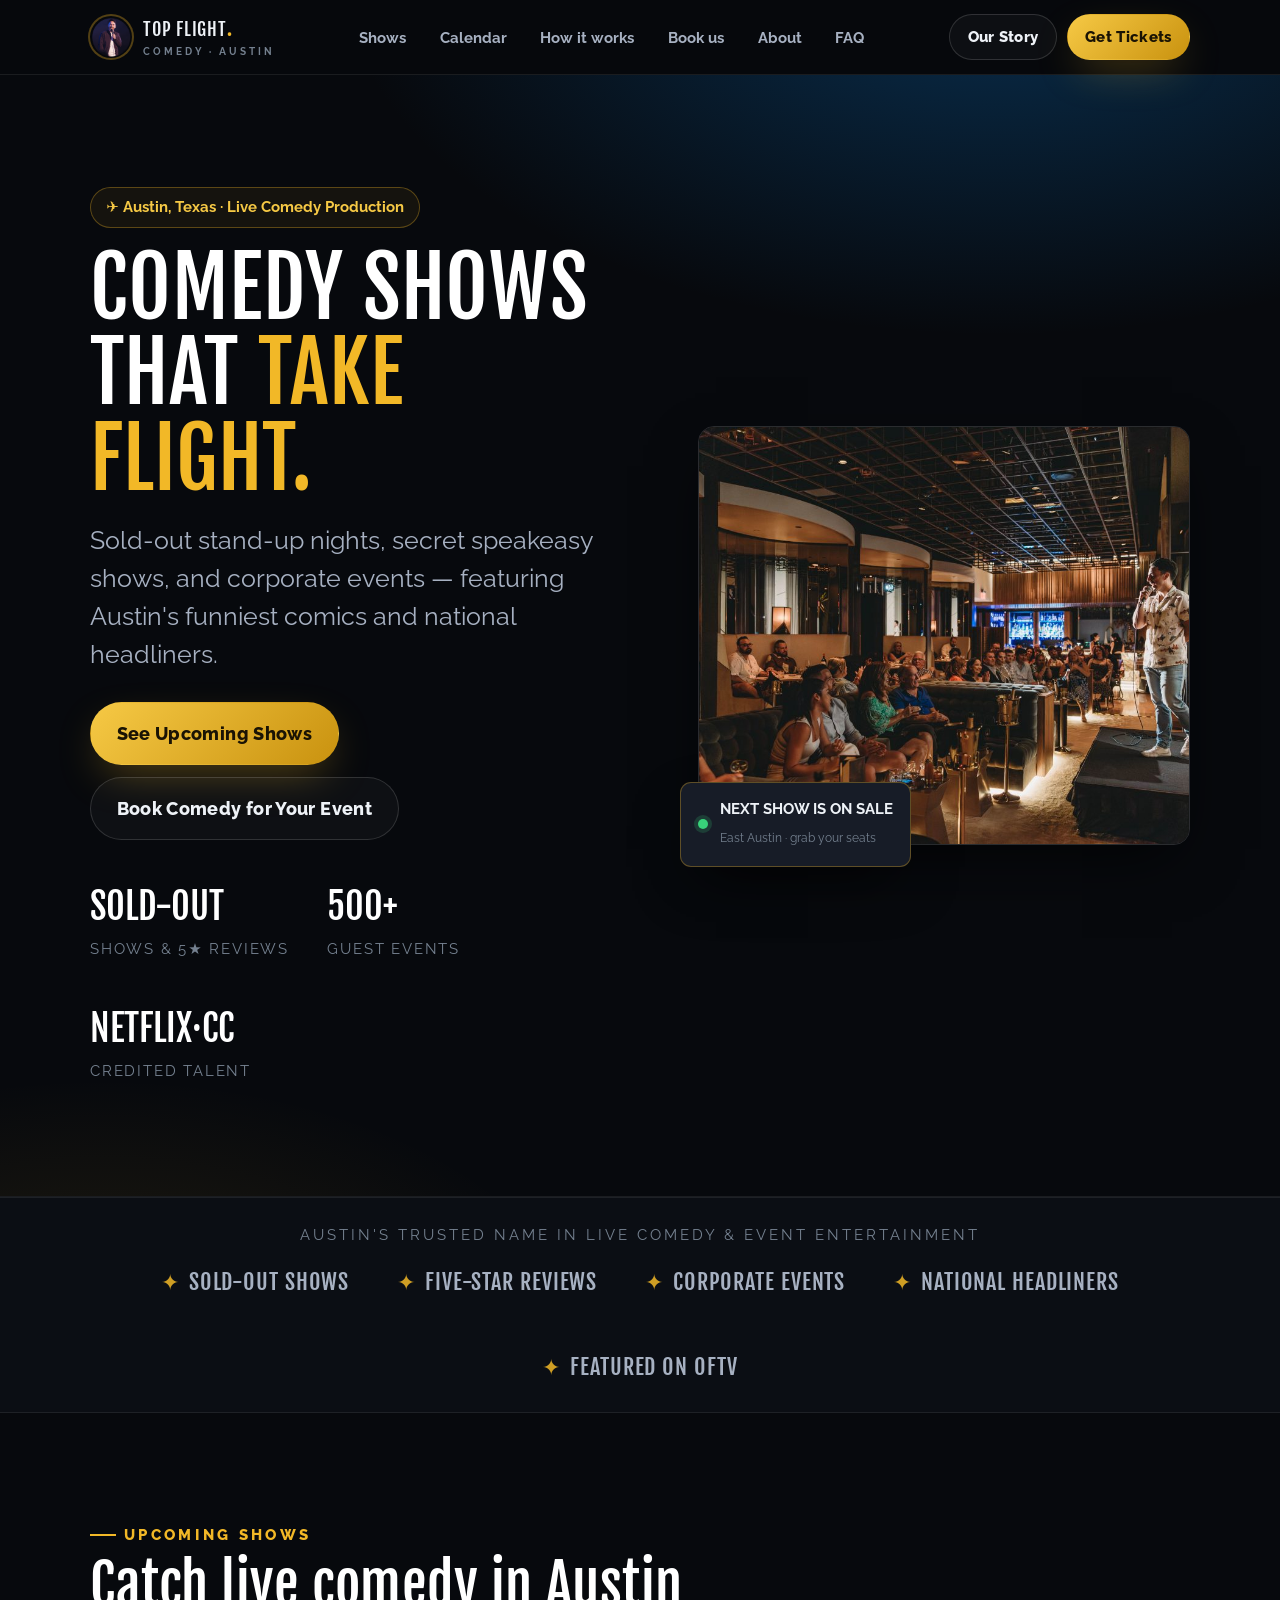
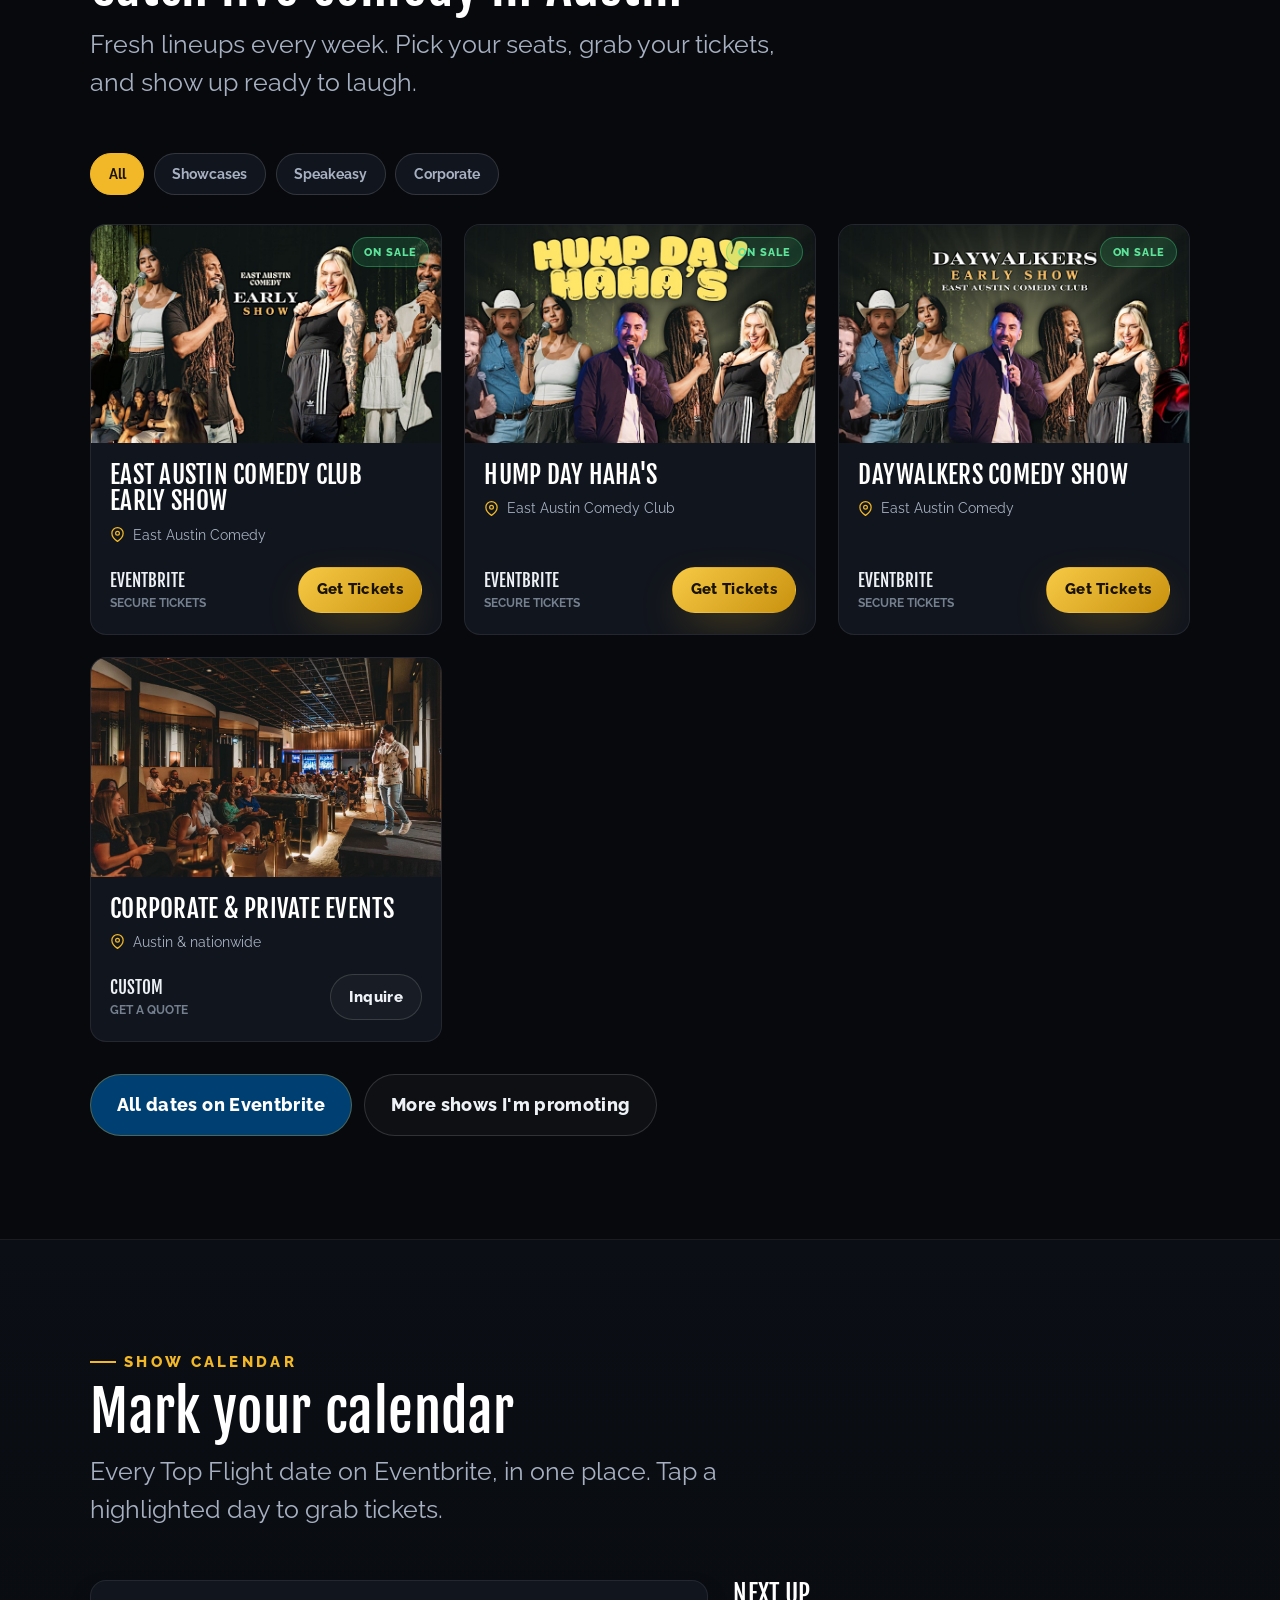
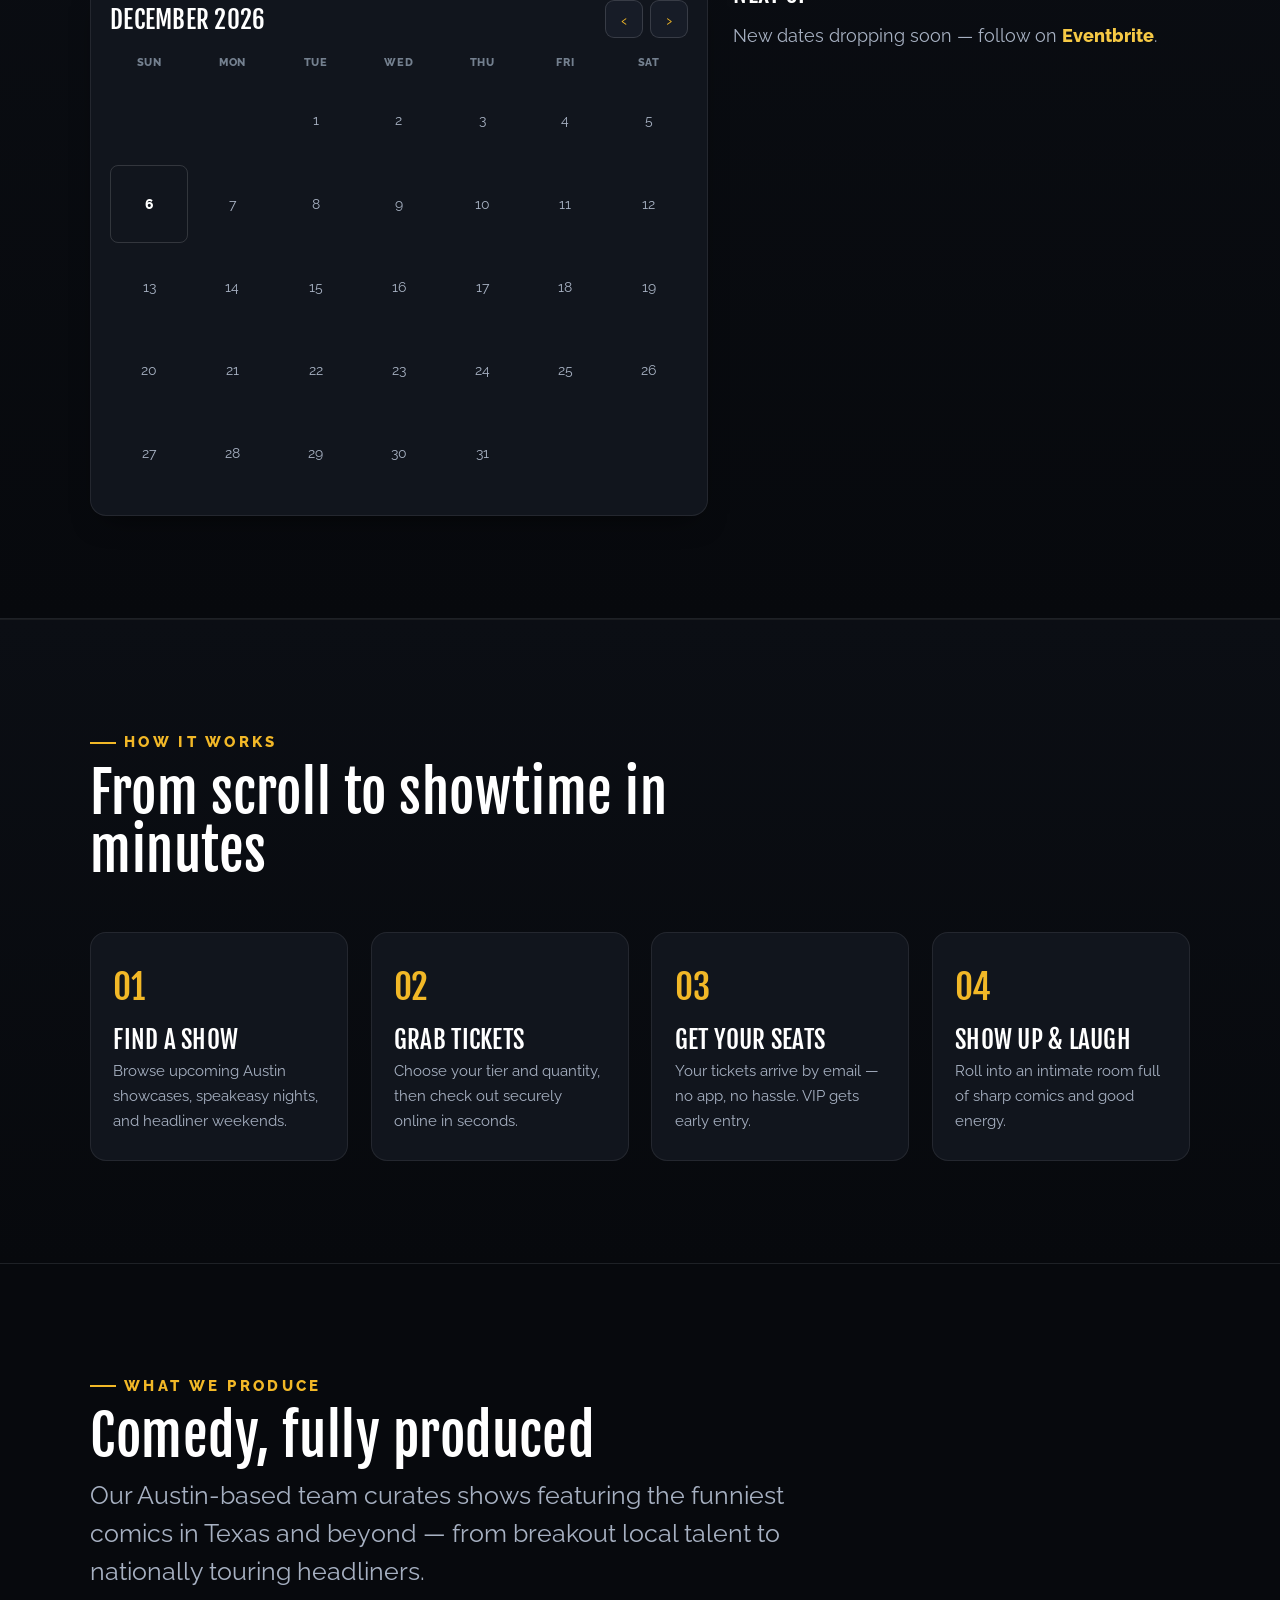
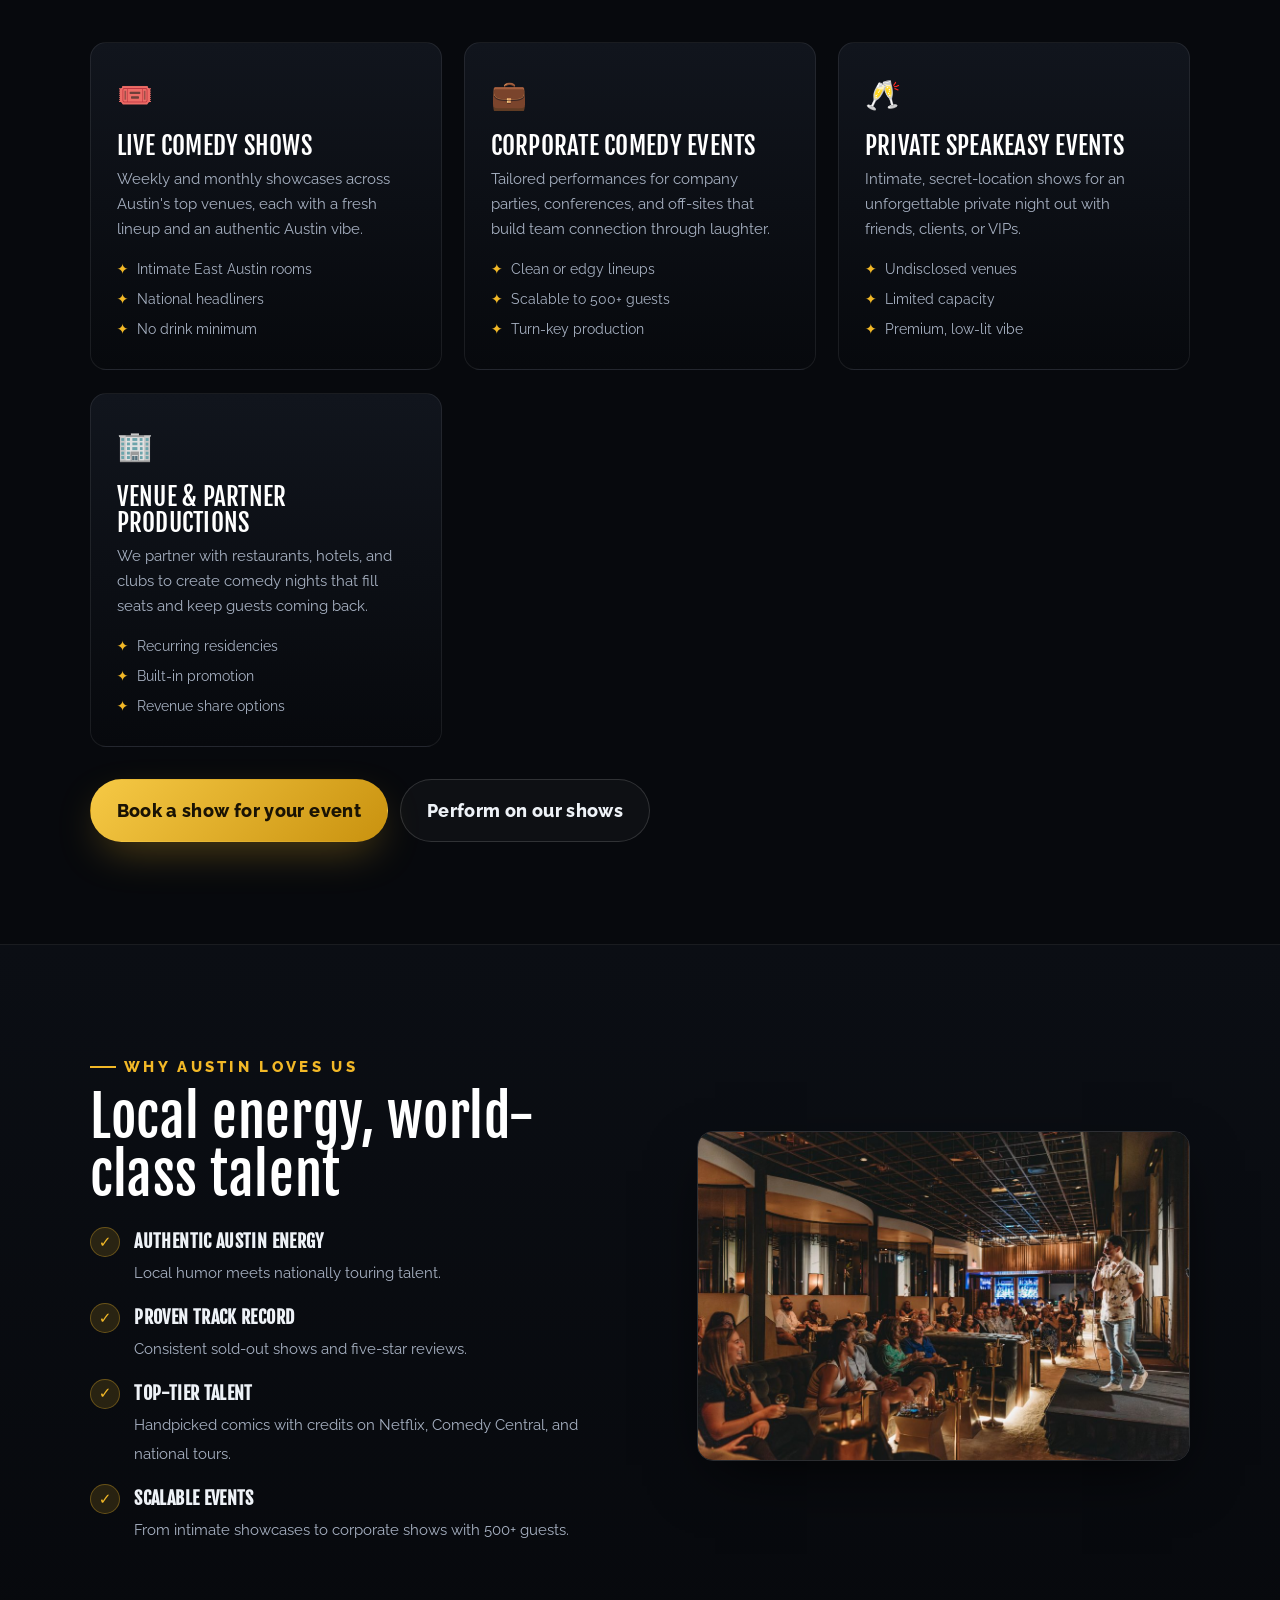
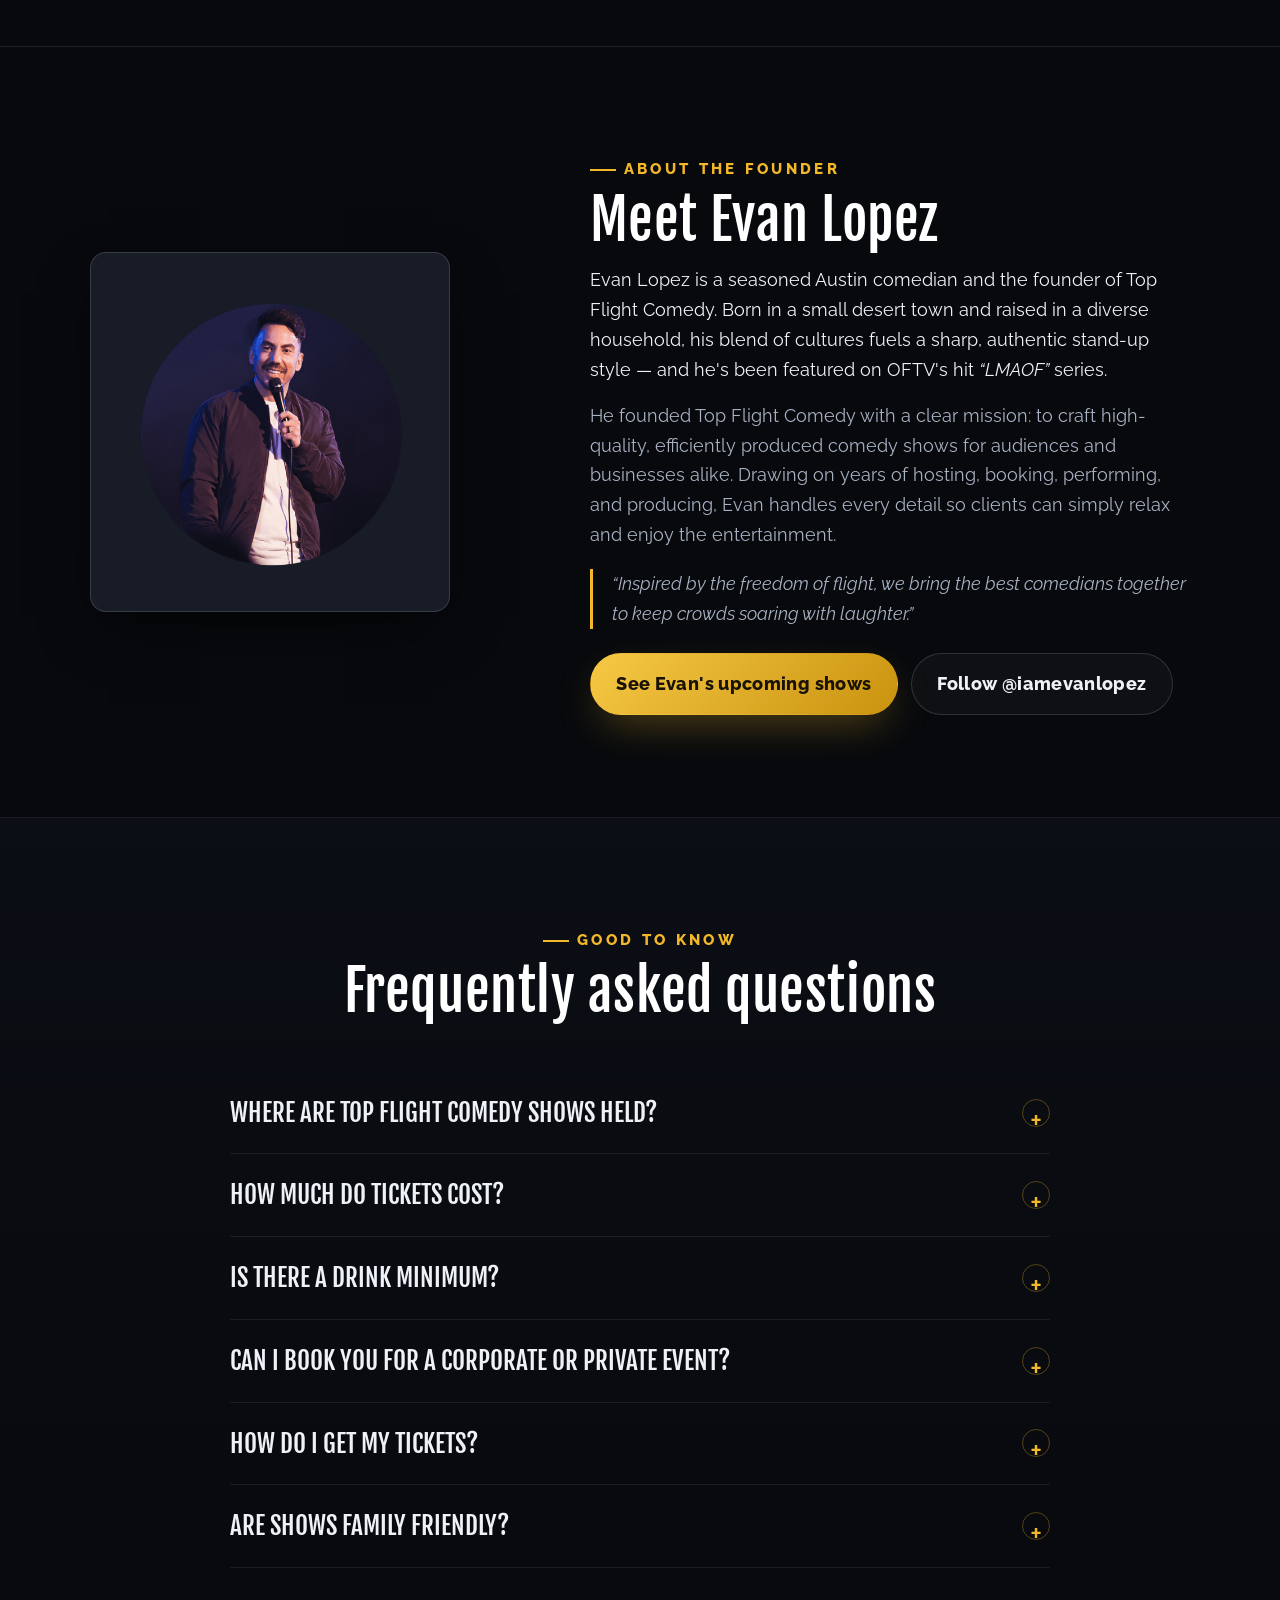
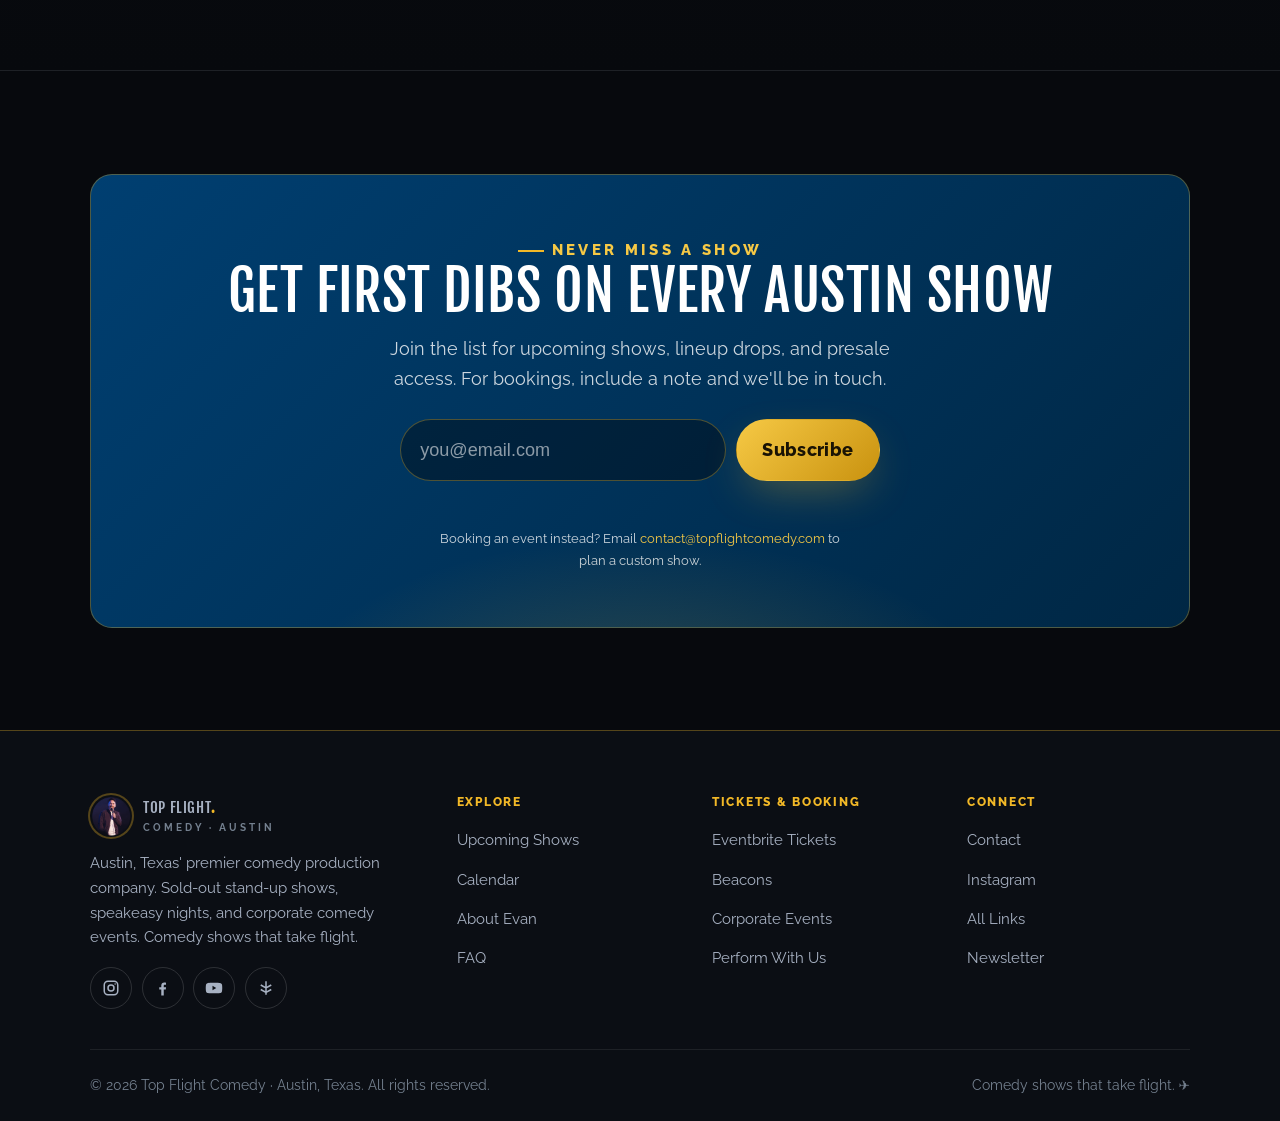
==== commit c36d71f8: "Darker premium theme, working contact form, accurate single dates - Revert to dark navy-black + gold" ====
--- a/index.html
+++ b/index.html
@@ -342,7 +342,7 @@
             <button type="submit" class="btn btn--primary">Subscribe</button>
           </form>
           <p class="form-msg" id="form-msg" role="status" aria-live="polite"></p>
-          <p class="form-note">Booking an event instead? Email <a href="https://topflightcomedy.com/contact/" style="color:var(--gold-bright)">our team</a> or call to plan a custom show.</p>
+          <p class="form-note">Booking an event instead? Email <a href="mailto:contact@topflightcomedy.com?subject=Booking%20inquiry" style="color:var(--gold-bright)">contact@topflightcomedy.com</a> to plan a custom show.</p>
         </div>
       </div>
     </section>
@@ -375,7 +375,7 @@
         </div>
         <div><h4>Explore</h4><ul><li><a href="#shows">Upcoming Shows</a></li><li><a href="#calendar">Calendar</a></li><li><a href="#about">About Evan</a></li><li><a href="#faq">FAQ</a></li></ul></div>
         <div><h4>Tickets &amp; Booking</h4><ul><li><a href="https://www.eventbrite.com/o/78517158513">Eventbrite Tickets</a></li><li><a href="https://beacons.ai/evanlopez">Beacons</a></li><li><a href="#services">Corporate Events</a></li><li><a href="https://topflightcomedy.com/performers/">Perform With Us</a></li></ul></div>
-        <div><h4>Connect</h4><ul><li><a href="https://topflightcomedy.com/contact/">Contact</a></li><li><a href="https://www.instagram.com/topflightcomedy/">Instagram</a></li><li><a href="https://linktr.ee/topflightcomedy">All Links</a></li><li><a href="#newsletter">Newsletter</a></li></ul></div>
+        <div><h4>Connect</h4><ul><li><a href="mailto:contact@topflightcomedy.com">Contact</a></li><li><a href="https://www.instagram.com/topflightcomedy/">Instagram</a></li><li><a href="https://linktr.ee/topflightcomedy">All Links</a></li><li><a href="#newsletter">Newsletter</a></li></ul></div>
       </div>
       <div class="footer-bottom">
         <span>© <span id="year">2026</span> Top Flight Comedy · Austin, Texas. All rights reserved.</span>
--- a/css/styles.css
+++ b/css/styles.css
@@ -1,35 +1,34 @@
 /* ============================================================
-   Top Flight Comedy — VINTAGE / RETRO Design System
-   Mid-century airline-poster palette.
-   Cream paper · Mustard gold · Burnt orange · Retro teal · Navy
+   Top Flight Comedy — Dark Premium Design System
+   Deep navy-black + gold (aviation / first-class aesthetic)
+   Brand: Gold #F2B827 · Navy #003F71
    Fonts: Fjalla One (display) · Raleway (body)
    ============================================================ */
 
 :root {
-  /* Retro palette */
-  --paper:      #f3e7cd;   /* warm cream background */
-  --paper-2:    #ecdcbb;   /* deeper cream (tints) */
-  --card:       #fbf4e2;   /* card / surface */
-  --ink:        #2b2017;   /* espresso text */
-  --ink-soft:   #5c4a37;   /* muted brown text */
-  --ink-faint:  #8a7458;
-
-  --gold:       #e0a526;   /* vintage mustard gold (brand-rooted) */
-  --gold-deep:  #b67d12;
-  --orange:     #c24a26;   /* burnt orange / tomato */
-  --orange-deep:#9c3617;
-  --teal:       #2f6f63;   /* retro pine-teal */
-  --navy:       #1f3f5e;   /* muted retro navy (brand-rooted) */
-  --cream-white:#fffaf0;
-
-  --line:        rgba(43, 32, 23, 0.16);
-  --line-strong: rgba(43, 32, 23, 0.55);
-
-  /* Functional */
-  --bg: var(--paper);
-  --surface: var(--card);
-  --text: var(--ink);
-  --muted: var(--ink-soft);
+  /* Brand palette — dark premium */
+  --gold: #f2b827;
+  --gold-bright: #f6c945;
+  --gold-deep: #c9920f;
+  --navy: #003f71;
+  --navy-bright: #0a5694;
+  --navy-deep: #002744;
+
+  --bg: #07090d;          /* near-black base (darker than before) */
+  --bg-2: #0b0e14;
+  --surface: #11151d;     /* cards */
+  --surface-2: #171c27;   /* raised */
+  --surface-3: #1e2531;
+
+  --line: rgba(255, 255, 255, 0.08);
+  --line-2: rgba(255, 255, 255, 0.14);
+  --line-gold: rgba(242, 184, 39, 0.32);
+
+  --white: #ffffff;
+  --text: #eef2f7;
+  --muted: #a7b1c2;
+  --muted-2: #74808f;
+
   --accent: var(--gold);
 
   /* Type scale (fluid) */
@@ -38,15 +37,15 @@
   --step-1: clamp(1.25rem, 1.1rem + 0.6vw, 1.6rem);
   --step-2: clamp(1.6rem, 1.35rem + 1.1vw, 2.3rem);
   --step-3: clamp(2.1rem, 1.6rem + 2.3vw, 3.6rem);
-  --step-4: clamp(2.8rem, 1.9rem + 4vw, 5.4rem);
+  --step-4: clamp(2.8rem, 1.9rem + 4vw, 5.5rem);
 
   /* Spacing & shape */
   --container: 1180px;
-  --radius: 14px;
-  --radius-sm: 9px;
-  --shadow: 6px 6px 0 var(--ink);            /* hard retro offset shadow */
-  --shadow-sm: 4px 4px 0 var(--ink);
-  --shadow-soft: 0 16px 34px -18px rgba(43,32,23,0.5);
+  --radius: 16px;
+  --radius-sm: 11px;
+  --shadow: 0 22px 60px -18px rgba(0, 0, 0, 0.8);
+  --shadow-sm: 0 12px 30px -14px rgba(0, 0, 0, 0.7);
+  --shadow-gold: 0 16px 44px -12px rgba(242, 184, 39, 0.38);
   --ease: cubic-bezier(0.22, 1, 0.36, 1);
 }
 
@@ -64,9 +63,7 @@
   font-size: var(--step-0);
   line-height: 1.65;
   color: var(--text);
-  background-color: var(--bg);
-  /* subtle paper grain */
-  background-image: url("data:image/svg+xml,%3Csvg xmlns='http://www.w3.org/2000/svg' width='120' height='120'%3E%3Cfilter id='n'%3E%3CfeTurbulence type='fractalNoise' baseFrequency='0.9' numOctaves='2' stitchTiles='stitch'/%3E%3CfeColorMatrix type='saturate' values='0'/%3E%3C/filter%3E%3Crect width='100%25' height='100%25' filter='url(%23n)' opacity='0.035'/%3E%3C/svg%3E");
+  background: var(--bg);
   -webkit-font-smoothing: antialiased;
   overflow-x: hidden;
 }
@@ -74,25 +71,25 @@
 h1, h2, h3, h4 {
   font-family: 'Fjalla One', Impact, sans-serif;
   font-weight: 400;
-  line-height: 1.04;
-  letter-spacing: 0.005em;
-  color: var(--ink);
+  line-height: 1.05;
+  letter-spacing: 0.01em;
+  color: var(--white);
 }
 
 img, svg { display: block; max-width: 100%; height: auto; }
 a { color: inherit; text-decoration: none; }
 button { font: inherit; cursor: pointer; }
 
-:focus-visible { outline: 3px solid var(--orange); outline-offset: 2px; border-radius: 3px; }
+:focus-visible { outline: 3px solid var(--gold); outline-offset: 2px; border-radius: 4px; }
 
 /* ---------- Layout helpers ---------- */
 .container { width: 100%; max-width: var(--container); margin-inline: auto; padding-inline: clamp(1.1rem, 4vw, 2.5rem); }
-.section { padding-block: clamp(3.2rem, 7vw, 6rem); position: relative; }
-.section--tint { background: var(--paper-2); border-block: 2px solid var(--ink); }
+.section { padding-block: clamp(3.5rem, 8vw, 7rem); position: relative; }
+.section--tint { background: linear-gradient(180deg, var(--bg-2), var(--bg)); border-block: 1px solid var(--line); }
 
 .skip-link {
   position: absolute; left: 0; top: -60px; z-index: 200;
-  background: var(--ink); color: var(--gold); padding: 0.7rem 1.2rem;
+  background: var(--gold); color: var(--bg); padding: 0.7rem 1.2rem;
   font-weight: 800; border-radius: 0 0 8px 0; transition: top 0.2s;
 }
 .skip-link:focus { top: 0; }
@@ -100,56 +97,55 @@
 .eyebrow {
   display: inline-flex; align-items: center; gap: 0.5rem;
   font-family: 'Raleway', sans-serif; font-weight: 800;
-  text-transform: uppercase; letter-spacing: 0.24em;
-  font-size: var(--step--1); color: var(--orange);
-}
-.eyebrow::before { content: ""; width: 26px; height: 3px; background: var(--orange); }
-
-.section-head { max-width: 720px; margin-bottom: clamp(2rem, 5vw, 3rem); }
-.section-head h2 { font-size: var(--step-3); text-transform: uppercase; margin: 0.6rem 0 0.7rem; }
+  text-transform: uppercase; letter-spacing: 0.22em;
+  font-size: var(--step--1); color: var(--gold);
+}
+.eyebrow::before { content: ""; width: 26px; height: 2px; background: var(--gold); }
+
+.section-head { max-width: 720px; margin-bottom: clamp(2rem, 5vw, 3.2rem); }
+.section-head h2 { font-size: var(--step-3); margin: 0.6rem 0 0.7rem; }
 .section-head p { color: var(--muted); font-size: var(--step-1); line-height: 1.5; }
 
 /* ---------- Buttons ---------- */
 .btn {
   display: inline-flex; align-items: center; justify-content: center; gap: 0.55rem;
-  padding: 0.9rem 1.55rem; border-radius: 999px; border: 2px solid var(--ink);
-  font-weight: 800; letter-spacing: 0.03em; text-transform: uppercase; font-size: var(--step--1);
-  box-shadow: var(--shadow-sm); transition: transform 0.16s var(--ease), box-shadow 0.16s var(--ease), background 0.2s, color 0.2s;
+  padding: 0.95rem 1.6rem; border-radius: 999px; border: 1px solid transparent;
+  font-weight: 800; letter-spacing: 0.02em; font-size: var(--step-0);
+  transition: transform 0.25s var(--ease), box-shadow 0.25s var(--ease), background 0.2s, color 0.2s, border-color 0.2s;
   white-space: nowrap;
 }
-.btn:hover { transform: translate(2px, 2px); box-shadow: 2px 2px 0 var(--ink); }
-.btn:active { transform: translate(4px, 4px); box-shadow: 0 0 0 var(--ink); }
-.btn--primary { background: var(--gold); color: var(--ink); }
-.btn--primary:hover { background: var(--gold-deep); color: var(--cream-white); }
-.btn--accent { background: var(--orange); color: var(--cream-white); }
-.btn--accent:hover { background: var(--orange-deep); }
-.btn--ghost { background: var(--card); color: var(--ink); }
-.btn--ghost:hover { background: var(--paper-2); }
+.btn:hover { transform: translateY(-2px); }
+.btn--primary { background: linear-gradient(135deg, var(--gold-bright), var(--gold-deep)); color: #1a1304; box-shadow: var(--shadow-gold); }
+.btn--primary:hover { box-shadow: 0 20px 54px -10px rgba(242, 184, 39, 0.6); }
+.btn--accent { background: var(--navy); color: var(--white); border-color: var(--line-gold); }
+.btn--accent:hover { background: var(--navy-bright); }
+.btn--ghost { background: rgba(255, 255, 255, 0.03); color: var(--text); border-color: var(--line-2); }
+.btn--ghost:hover { background: rgba(242, 184, 39, 0.08); border-color: var(--gold); color: var(--gold-bright); }
 .btn--block { width: 100%; }
-.btn--sm { padding: 0.6rem 1.05rem; box-shadow: 3px 3px 0 var(--ink); }
-.btn--sm:hover { box-shadow: 1px 1px 0 var(--ink); }
+.btn--sm { padding: 0.6rem 1.1rem; font-size: var(--step--1); }
 
 /* ---------- Header ---------- */
 .site-header {
   position: sticky; top: 0; z-index: 100;
-  background: var(--paper);
-  border-bottom: 2px solid var(--ink);
-  transition: box-shadow 0.3s;
-}
-.site-header.is-scrolled { box-shadow: 0 6px 0 -2px rgba(43,32,23,0.18); }
-.nav { display: flex; align-items: center; justify-content: space-between; gap: 1rem; min-height: 72px; }
+  background: rgba(7, 9, 13, 0.72);
+  backdrop-filter: blur(16px);
+  border-bottom: 1px solid var(--line);
+  transition: background 0.3s, border-color 0.3s;
+}
+.site-header.is-scrolled { background: rgba(7, 9, 13, 0.95); border-color: var(--line-2); }
+.nav { display: flex; align-items: center; justify-content: space-between; gap: 1rem; min-height: 74px; }
 .brand { display: flex; align-items: center; gap: 0.7rem; font-family: 'Fjalla One', sans-serif; font-size: 1.15rem; letter-spacing: 0.04em; text-transform: uppercase; }
-.brand img { width: 44px; height: 44px; border-radius: 50%; border: 2px solid var(--ink); background: var(--card); }
-.brand span b { color: var(--orange); }
-.brand span small { display: block; font-family: 'Raleway', sans-serif; font-size: 0.6rem; letter-spacing: 0.3em; color: var(--ink-faint); text-transform: uppercase; font-weight: 800; }
-
-.nav-links { display: flex; align-items: center; gap: 0.2rem; list-style: none; padding: 0; }
-.nav-links a { padding: 0.5rem 0.85rem; border-radius: 999px; font-weight: 800; font-size: 0.82rem; text-transform: uppercase; letter-spacing: 0.04em; color: var(--ink-soft); transition: color 0.2s, background 0.2s; }
-.nav-links a:hover, .nav-links a[aria-current="true"] { color: var(--ink); background: var(--gold); }
+.brand img { width: 42px; height: 42px; border-radius: 50%; box-shadow: 0 0 0 2px var(--line-gold); }
+.brand span b { color: var(--gold); }
+.brand span small { display: block; font-family: 'Raleway', sans-serif; font-size: 0.6rem; letter-spacing: 0.3em; color: var(--muted-2); text-transform: uppercase; font-weight: 700; }
+
+.nav-links { display: flex; align-items: center; gap: 0.3rem; list-style: none; padding: 0; }
+.nav-links a { padding: 0.5rem 0.9rem; border-radius: 999px; font-weight: 700; font-size: 0.92rem; color: var(--muted); transition: color 0.2s, background 0.2s; }
+.nav-links a:hover, .nav-links a[aria-current="true"] { color: var(--white); background: rgba(255, 255, 255, 0.06); }
 .nav-cta { display: flex; align-items: center; gap: 0.6rem; }
 
-.nav-toggle { display: none; background: var(--card); border: 2px solid var(--ink); border-radius: 10px; width: 46px; height: 46px; align-items: center; justify-content: center; box-shadow: var(--shadow-sm); }
-.nav-toggle span, .nav-toggle span::before, .nav-toggle span::after { content: ""; display: block; width: 22px; height: 2.5px; background: var(--ink); position: relative; transition: 0.3s; }
+.nav-toggle { display: none; background: rgba(255,255,255,0.03); border: 1px solid var(--line-2); border-radius: 10px; width: 46px; height: 46px; align-items: center; justify-content: center; }
+.nav-toggle span, .nav-toggle span::before, .nav-toggle span::after { content: ""; display: block; width: 22px; height: 2px; background: var(--gold); position: relative; transition: 0.3s; }
 .nav-toggle span::before { position: absolute; top: -7px; }
 .nav-toggle span::after { position: absolute; top: 7px; }
 .nav[data-open="true"] .nav-toggle span { background: transparent; }
@@ -159,52 +155,47 @@
 @media (max-width: 940px) {
   .nav-toggle { display: inline-flex; }
   .nav-links {
-    position: absolute; inset: 72px 0 auto; flex-direction: column; align-items: stretch;
-    background: var(--paper); border-bottom: 2px solid var(--ink); padding: 1rem;
+    position: absolute; inset: 74px 0 auto; flex-direction: column; align-items: stretch;
+    background: var(--surface); border-bottom: 1px solid var(--line); padding: 1rem;
     gap: 0.2rem; transform: translateY(-12px); opacity: 0; pointer-events: none; transition: 0.25s var(--ease);
   }
   .nav[data-open="true"] .nav-links { transform: translateY(0); opacity: 1; pointer-events: auto; }
-  .nav-links a { padding: 0.85rem 1rem; font-size: 1rem; }
+  .nav-links a { padding: 0.85rem 1rem; font-size: 1.05rem; }
   .nav .nav-cta .btn--ghost { display: none; }
 }
 
 /* ---------- Hero ---------- */
-.hero { position: relative; overflow: hidden; padding-block: clamp(3rem, 8vw, 6rem); border-bottom: 2px solid var(--ink); }
-.hero::before {  /* retro sunburst rays */
+.hero { position: relative; overflow: hidden; padding-block: clamp(3.5rem, 9vw, 7rem); border-bottom: 1px solid var(--line); }
+.hero::before {
   content: ""; position: absolute; inset: 0; z-index: -2;
-  background:
-    repeating-conic-gradient(from 0deg at 80% 0%, rgba(224,165,38,0.16) 0deg 7deg, transparent 7deg 14deg),
-    linear-gradient(180deg, var(--paper), var(--paper-2));
-}
-.hero::after {  /* warm glow */
-  content: ""; position: absolute; inset: 0; z-index: -1;
-  background: radial-gradient(700px 420px at 12% 100%, rgba(194,74,38,0.12), transparent 60%);
+  background: radial-gradient(1100px 620px at 78% -10%, rgba(10, 86, 148, 0.5), transparent 60%),
+              radial-gradient(900px 520px at 8% 115%, rgba(242, 184, 39, 0.12), transparent 55%),
+              var(--bg);
 }
 .hero-grid { display: grid; grid-template-columns: 1.05fr 0.95fr; gap: clamp(2rem, 5vw, 4rem); align-items: center; }
 .hero-badge {
-  display: inline-flex; align-items: center; gap: 0.5rem; padding: 0.4rem 0.95rem;
-  border: 2px solid var(--ink); border-radius: 999px; font-size: var(--step--1);
-  font-weight: 800; text-transform: uppercase; letter-spacing: 0.08em; color: var(--ink); background: var(--teal);
-  color: var(--cream-white); box-shadow: var(--shadow-sm);
+  display: inline-flex; align-items: center; gap: 0.5rem; padding: 0.45rem 0.95rem;
+  border: 1px solid var(--line-gold); border-radius: 999px; font-size: var(--step--1);
+  font-weight: 700; color: var(--gold-bright); background: rgba(242, 184, 39, 0.06);
 }
 .hero h1 { font-size: var(--step-4); text-transform: uppercase; margin: 1.1rem 0 0; }
-.hero h1 em { font-style: normal; color: var(--orange); }
-.hero .lead { font-size: var(--step-1); color: var(--muted); max-width: 36ch; margin-top: 1.1rem; line-height: 1.5; }
-.hero-actions { display: flex; flex-wrap: wrap; gap: 0.8rem; margin-top: 1.7rem; }
-.hero-stats { display: flex; gap: clamp(1.2rem, 4vw, 2.4rem); margin-top: 2.2rem; flex-wrap: wrap; }
-.hero-stats .num { font-family: 'Fjalla One', sans-serif; font-size: var(--step-2); color: var(--navy); text-transform: uppercase; }
-.hero-stats .lbl { font-size: var(--step--1); color: var(--ink-faint); text-transform: uppercase; letter-spacing: 0.12em; font-weight: 700; }
+.hero h1 em { font-style: normal; color: var(--gold); }
+.hero .lead { font-size: var(--step-1); color: var(--muted); max-width: 35ch; margin-top: 1.2rem; line-height: 1.5; }
+.hero-actions { display: flex; flex-wrap: wrap; gap: 0.8rem; margin-top: 1.8rem; }
+.hero-stats { display: flex; gap: clamp(1.2rem, 4vw, 2.4rem); margin-top: 2.4rem; flex-wrap: wrap; }
+.hero-stats .num { font-family: 'Fjalla One', sans-serif; font-size: var(--step-2); color: var(--white); text-transform: uppercase; }
+.hero-stats .lbl { font-size: var(--step--1); color: var(--muted-2); text-transform: uppercase; letter-spacing: 0.12em; }
 
 .hero-media { position: relative; }
-.hero-media > img { width: 100%; border-radius: var(--radius); border: 3px solid var(--ink); box-shadow: var(--shadow); aspect-ratio: 4/3.4; object-fit: cover; }
+.hero-media > img { width: 100%; border-radius: var(--radius); box-shadow: var(--shadow); border: 1px solid var(--line-2); aspect-ratio: 4/3.4; object-fit: cover; }
 .hero-media .float-card {
-  position: absolute; bottom: -20px; left: -16px; background: var(--gold);
-  border: 2px solid var(--ink); border-radius: var(--radius-sm); padding: 0.8rem 1rem;
-  box-shadow: var(--shadow-sm); display: flex; align-items: center; gap: 0.7rem; max-width: 250px;
-}
-.hero-media .float-card .dot { width: 11px; height: 11px; border-radius: 50%; background: var(--orange); border: 2px solid var(--ink); flex: none; }
-.hero-media .float-card strong { display: block; font-size: 0.92rem; color: var(--ink); text-transform: uppercase; }
-.hero-media .float-card small { color: var(--ink-soft); font-size: 0.78rem; }
+  position: absolute; bottom: -22px; left: -18px; background: var(--surface-2);
+  border: 1px solid var(--line-gold); border-radius: var(--radius-sm); padding: 0.9rem 1.1rem;
+  box-shadow: var(--shadow); display: flex; align-items: center; gap: 0.7rem; max-width: 250px;
+}
+.hero-media .float-card .dot { width: 10px; height: 10px; border-radius: 50%; background: #38d27a; box-shadow: 0 0 0 4px rgba(56, 210, 122, 0.18); flex: none; }
+.hero-media .float-card strong { display: block; font-size: 0.92rem; text-transform: uppercase; }
+.hero-media .float-card small { color: var(--muted-2); font-size: 0.78rem; }
 
 @media (max-width: 880px) {
   .hero-grid { grid-template-columns: 1fr; }
@@ -212,209 +203,182 @@
 }
 
 /* ---------- Trust strip ---------- */
-.trust { border-bottom: 2px solid var(--ink); background: var(--ink); padding-block: 1.3rem; }
-.trust p { text-align: center; color: var(--gold); font-size: var(--step--1); text-transform: uppercase; letter-spacing: 0.2em; margin-bottom: 0.8rem; font-weight: 800; }
-.trust-row { display: flex; flex-wrap: wrap; justify-content: center; gap: clamp(1rem, 4vw, 2.6rem); align-items: center; }
-.trust-row span { font-family: 'Fjalla One', sans-serif; font-size: clamp(0.95rem, 2.3vw, 1.3rem); color: var(--paper); text-transform: uppercase; letter-spacing: 0.04em; }
-.trust-row span::before { content: "✦"; color: var(--orange); margin-right: 0.5rem; }
+.trust { border-block: 1px solid var(--line); background: var(--bg-2); padding-block: 1.6rem; }
+.trust p { text-align: center; color: var(--muted-2); font-size: var(--step--1); text-transform: uppercase; letter-spacing: 0.2em; margin-bottom: 1rem; }
+.trust-row { display: flex; flex-wrap: wrap; justify-content: center; gap: clamp(1.2rem, 5vw, 3rem); align-items: center; }
+.trust-row span { font-family: 'Fjalla One', sans-serif; font-size: clamp(1rem, 2.4vw, 1.4rem); color: var(--muted); text-transform: uppercase; letter-spacing: 0.04em; }
+.trust-row span::before { content: "✦"; color: var(--gold); margin-right: 0.55rem; opacity: 0.85; }
 
 /* ---------- Shows ---------- */
 .shows-toolbar { display: flex; flex-wrap: wrap; gap: 0.6rem; margin-bottom: 1.8rem; }
 .chip {
-  padding: 0.5rem 1.1rem; border-radius: 999px; border: 2px solid var(--ink);
-  background: var(--card); color: var(--ink-soft); font-weight: 800; font-size: 0.82rem;
-  text-transform: uppercase; letter-spacing: 0.04em; transition: 0.18s;
-}
-.chip[aria-pressed="true"] { background: var(--orange); color: var(--cream-white); box-shadow: var(--shadow-sm); }
-.chip:hover { color: var(--ink); }
-
-.shows-grid { display: grid; grid-template-columns: repeat(auto-fill, minmax(290px, 1fr)); gap: 1.5rem; }
+  padding: 0.5rem 1.1rem; border-radius: 999px; border: 1px solid var(--line-2);
+  background: var(--surface); color: var(--muted); font-weight: 700; font-size: 0.9rem; transition: 0.2s;
+}
+.chip[aria-pressed="true"] { background: var(--gold); color: #1a1304; border-color: var(--gold); }
+.chip:hover { color: var(--white); border-color: var(--line-gold); }
+
+.shows-grid { display: grid; grid-template-columns: repeat(auto-fill, minmax(290px, 1fr)); gap: 1.4rem; }
 .show-card {
-  background: var(--card); border: 2px solid var(--ink); border-radius: var(--radius);
-  overflow: hidden; display: flex; flex-direction: column; box-shadow: var(--shadow);
-  transition: transform 0.18s var(--ease), box-shadow 0.18s var(--ease);
-}
-.show-card:hover { transform: translate(3px, 3px); box-shadow: 3px 3px 0 var(--ink); }
-.show-card .poster { position: relative; aspect-ratio: 16/10; overflow: hidden; background: var(--navy); border-bottom: 2px solid var(--ink); }
+  background: var(--surface); border: 1px solid var(--line); border-radius: var(--radius);
+  overflow: hidden; display: flex; flex-direction: column; transition: transform 0.3s var(--ease), border-color 0.3s, box-shadow 0.3s;
+}
+.show-card:hover { transform: translateY(-6px); border-color: var(--line-gold); box-shadow: var(--shadow); }
+.show-card .poster { position: relative; aspect-ratio: 16/10; overflow: hidden; background: var(--navy-deep); }
 .show-card .poster img { width: 100%; height: 100%; object-fit: cover; }
 .show-card .poster .date-chip {
-  position: absolute; top: 12px; left: 12px; background: var(--paper); border: 2px solid var(--ink);
-  border-radius: 10px; padding: 0.35rem 0.6rem; text-align: center; line-height: 1; box-shadow: var(--shadow-sm);
-}
-.show-card .poster .date-chip b { display: block; font-family: 'Fjalla One', sans-serif; color: var(--orange); font-size: 1.3rem; }
-.show-card .poster .date-chip span { font-size: 0.62rem; text-transform: uppercase; letter-spacing: 0.12em; color: var(--ink-soft); font-weight: 800; }
+  position: absolute; top: 12px; left: 12px; background: rgba(7, 9, 13, 0.85); border: 1px solid var(--line-gold);
+  border-radius: 12px; padding: 0.4rem 0.65rem; text-align: center; line-height: 1; backdrop-filter: blur(6px);
+}
+.show-card .poster .date-chip b { display: block; font-family: 'Fjalla One', sans-serif; color: var(--gold); font-size: 1.3rem; }
+.show-card .poster .date-chip span { font-size: 0.64rem; text-transform: uppercase; letter-spacing: 0.14em; color: var(--muted); }
 .badge {
-  position: absolute; top: 12px; right: 12px; padding: 0.28rem 0.65rem; border-radius: 999px;
-  font-size: 0.68rem; font-weight: 800; text-transform: uppercase; letter-spacing: 0.06em; border: 2px solid var(--ink);
-}
-.badge--soon { background: var(--teal); color: var(--cream-white); }
-.badge--soldout { background: var(--ink); color: var(--gold); }
-.badge--few { background: var(--gold); color: var(--ink); }
-
-.show-card .body { padding: 1.05rem 1.15rem 1.25rem; display: flex; flex-direction: column; gap: 0.5rem; flex: 1; }
+  position: absolute; top: 12px; right: 12px; padding: 0.3rem 0.7rem; border-radius: 999px;
+  font-size: 0.7rem; font-weight: 800; text-transform: uppercase; letter-spacing: 0.08em; border: 1px solid transparent;
+}
+.badge--soon { background: rgba(56, 210, 122, 0.16); color: #5ee49a; border-color: rgba(56, 210, 122, 0.4); }
+.badge--soldout { background: rgba(255, 90, 90, 0.16); color: #ff8c8c; border-color: rgba(255, 90, 90, 0.4); }
+.badge--few { background: rgba(242, 184, 39, 0.16); color: var(--gold-bright); border-color: var(--line-gold); }
+
+.show-card .body { padding: 1.1rem 1.2rem 1.3rem; display: flex; flex-direction: column; gap: 0.55rem; flex: 1; }
 .show-card h3 { font-size: var(--step-1); text-transform: uppercase; }
-.show-card .meta { display: flex; flex-direction: column; gap: 0.28rem; color: var(--muted); font-size: 0.9rem; }
+.show-card .meta { display: flex; flex-direction: column; gap: 0.3rem; color: var(--muted); font-size: 0.9rem; }
 .show-card .meta span { display: flex; align-items: center; gap: 0.5rem; }
-.show-card .meta svg { flex: none; color: var(--orange); }
-.show-card .price-row { display: flex; align-items: center; justify-content: space-between; gap: 0.6rem; margin-top: auto; padding-top: 0.8rem; }
-.show-card .price { font-family: 'Fjalla One', sans-serif; font-size: 1.05rem; color: var(--navy); text-transform: uppercase; }
-.show-card .price small { font-family: 'Raleway', sans-serif; font-size: 0.72rem; color: var(--ink-faint); font-weight: 700; display: block; }
+.show-card .meta svg { flex: none; color: var(--gold); }
+.show-card .price-row { display: flex; align-items: center; justify-content: space-between; gap: 0.6rem; margin-top: auto; padding-top: 0.7rem; }
+.show-card .price { font-family: 'Fjalla One', sans-serif; font-size: 1.05rem; text-transform: uppercase; }
+.show-card .price small { display: block; font-family: 'Raleway', sans-serif; font-size: 0.72rem; color: var(--muted-2); font-weight: 700; }
 
 .shows-empty { text-align: center; color: var(--muted); padding: 3rem 1rem; grid-column: 1 / -1; }
 
 /* ---------- Calendar ---------- */
 .calendar-wrap { display: grid; grid-template-columns: 1.15fr 0.85fr; gap: 1.6rem; align-items: start; }
-.calendar {
-  background: var(--card); border: 2px solid var(--ink); border-radius: var(--radius);
-  box-shadow: var(--shadow); padding: 1.2rem 1.2rem 1.4rem;
-}
+.calendar { background: var(--surface); border: 1px solid var(--line); border-radius: var(--radius); box-shadow: var(--shadow-sm); padding: 1.2rem 1.2rem 1.4rem; }
 .cal-head { display: flex; align-items: center; justify-content: space-between; margin-bottom: 1rem; }
-.cal-head h3 { font-family: 'Fjalla One', sans-serif; font-size: var(--step-1); text-transform: uppercase; color: var(--ink); }
+.cal-head h3 { font-family: 'Fjalla One', sans-serif; font-size: var(--step-1); text-transform: uppercase; }
 .cal-nav { display: inline-flex; gap: 0.4rem; }
-.cal-nav button { width: 38px; height: 38px; border: 2px solid var(--ink); background: var(--paper); border-radius: 9px; color: var(--ink); font-size: 1.1rem; box-shadow: var(--shadow-sm); transition: 0.15s; }
-.cal-nav button:hover { background: var(--gold); transform: translate(1px,1px); box-shadow: 2px 2px 0 var(--ink); }
+.cal-nav button { width: 38px; height: 38px; border: 1px solid var(--line-2); background: var(--surface-2); border-radius: 9px; color: var(--gold); font-size: 1.1rem; transition: 0.18s; }
+.cal-nav button:hover { background: var(--gold); color: var(--bg); border-color: var(--gold); }
 .cal-grid { display: grid; grid-template-columns: repeat(7, 1fr); gap: 5px; }
-.cal-dow { text-align: center; font-size: 0.66rem; font-weight: 800; text-transform: uppercase; letter-spacing: 0.06em; color: var(--ink-faint); padding-bottom: 0.3rem; }
-.cal-cell { aspect-ratio: 1/1; border: 2px solid transparent; border-radius: 8px; display: flex; flex-direction: column; align-items: center; justify-content: center; font-size: 0.85rem; color: var(--ink-soft); position: relative; }
+.cal-dow { text-align: center; font-size: 0.66rem; font-weight: 800; text-transform: uppercase; letter-spacing: 0.06em; color: var(--muted-2); padding-bottom: 0.3rem; }
+.cal-cell { aspect-ratio: 1/1; border: 1px solid transparent; border-radius: 8px; display: flex; align-items: center; justify-content: center; font-size: 0.85rem; color: var(--muted); position: relative; }
 .cal-cell.empty { border: none; }
-.cal-cell.today { border-color: var(--line-strong); font-weight: 800; }
-.cal-cell.has-show { background: var(--gold); border-color: var(--ink); color: var(--ink); font-weight: 800; cursor: pointer; box-shadow: var(--shadow-sm); transition: 0.14s; }
-.cal-cell.has-show:hover { background: var(--orange); color: var(--cream-white); transform: translate(1px,1px); box-shadow: 1px 1px 0 var(--ink); }
-.cal-cell.has-show .pip { position: absolute; bottom: 5px; width: 6px; height: 6px; border-radius: 50%; background: var(--orange); border: 1px solid var(--ink); }
-.cal-cell.has-show:hover .pip { background: var(--cream-white); }
+.cal-cell.today { border-color: var(--line-2); font-weight: 800; color: var(--white); }
+.cal-cell.has-show { background: rgba(242, 184, 39, 0.14); border-color: var(--line-gold); color: var(--gold-bright); font-weight: 800; cursor: pointer; transition: 0.16s; }
+.cal-cell.has-show:hover { background: var(--gold); color: var(--bg); }
+.cal-cell.has-show .pip { position: absolute; bottom: 5px; width: 6px; height: 6px; border-radius: 50%; background: var(--gold); }
+.cal-cell.has-show:hover .pip { background: var(--bg); }
 
 .cal-list { display: flex; flex-direction: column; gap: 0.7rem; }
 .cal-list h3 { font-family: 'Fjalla One', sans-serif; text-transform: uppercase; font-size: var(--step-1); margin-bottom: 0.2rem; }
-.cal-event {
-  display: flex; gap: 0.9rem; align-items: center; background: var(--card); border: 2px solid var(--ink);
-  border-radius: var(--radius-sm); padding: 0.7rem; box-shadow: var(--shadow-sm); cursor: pointer; transition: 0.15s; text-align: left; width: 100%;
-}
-.cal-event:hover { transform: translate(2px,2px); box-shadow: 2px 2px 0 var(--ink); }
-.cal-event .cal-date { flex: none; width: 52px; text-align: center; border-right: 2px solid var(--line); padding-right: 0.7rem; }
-.cal-event .cal-date b { display: block; font-family: 'Fjalla One', sans-serif; font-size: 1.4rem; color: var(--orange); line-height: 1; }
-.cal-event .cal-date span { font-size: 0.62rem; text-transform: uppercase; letter-spacing: 0.1em; color: var(--ink-soft); font-weight: 800; }
+.cal-event { display: flex; gap: 0.9rem; align-items: center; background: var(--surface); border: 1px solid var(--line); border-radius: var(--radius-sm); padding: 0.7rem; cursor: pointer; transition: 0.2s; text-align: left; width: 100%; }
+.cal-event:hover { border-color: var(--line-gold); transform: translateX(3px); }
+.cal-event .cal-date { flex: none; width: 52px; text-align: center; border-right: 1px solid var(--line); padding-right: 0.7rem; }
+.cal-event .cal-date b { display: block; font-family: 'Fjalla One', sans-serif; font-size: 1.4rem; color: var(--gold); line-height: 1; }
+.cal-event .cal-date span { font-size: 0.62rem; text-transform: uppercase; letter-spacing: 0.1em; color: var(--muted-2); font-weight: 800; }
 .cal-event .cal-info b { display: block; text-transform: uppercase; font-family: 'Fjalla One', sans-serif; font-size: 1rem; }
-.cal-event .cal-info span { font-size: 0.82rem; color: var(--ink-soft); }
-@media (max-width: 860px) { .calendar-wrap { grid-template-columns: 1fr; } }
+.cal-event .cal-info span { font-size: 0.82rem; color: var(--muted); }
+@media (max-width: 880px) { .calendar-wrap { grid-template-columns: 1fr; } }
 
 /* ---------- How it works ---------- */
 .steps { display: grid; grid-template-columns: repeat(auto-fit, minmax(220px, 1fr)); gap: 1.4rem; counter-reset: step; }
-.step { background: var(--card); border: 2px solid var(--ink); border-radius: var(--radius); padding: 1.5rem 1.4rem; box-shadow: var(--shadow); position: relative; }
-.step::before {
-  counter-increment: step; content: counter(step, decimal-leading-zero);
-  font-family: 'Fjalla One', sans-serif; font-size: 2.2rem; color: var(--orange); display: block; margin-bottom: 0.5rem;
-}
+.step { background: var(--surface); border: 1px solid var(--line); border-radius: var(--radius); padding: 1.6rem 1.4rem; }
+.step::before { counter-increment: step; content: counter(step, decimal-leading-zero); font-family: 'Fjalla One', sans-serif; font-size: 2.2rem; color: var(--gold); display: block; margin-bottom: 0.6rem; }
 .step h3 { font-size: var(--step-1); text-transform: uppercase; margin-bottom: 0.4rem; }
-.step p { color: var(--muted); font-size: 0.93rem; }
+.step p { color: var(--muted); font-size: 0.95rem; }
 
 /* ---------- Services ---------- */
-.services { display: grid; grid-template-columns: repeat(auto-fit, minmax(258px, 1fr)); gap: 1.5rem; }
-.service { background: var(--card); border: 2px solid var(--ink); border-radius: var(--radius); padding: 1.7rem 1.5rem; box-shadow: var(--shadow); transition: 0.18s var(--ease); }
-.service:hover { transform: translate(3px,3px); box-shadow: 3px 3px 0 var(--ink); }
-.service .ico { font-size: 1.8rem; margin-bottom: 0.7rem; }
+.services { display: grid; grid-template-columns: repeat(auto-fit, minmax(260px, 1fr)); gap: 1.4rem; }
+.service { background: linear-gradient(180deg, var(--surface), var(--bg)); border: 1px solid var(--line); border-radius: var(--radius); padding: 1.8rem 1.6rem; transition: 0.3s var(--ease); }
+.service:hover { border-color: var(--line-gold); transform: translateY(-4px); }
+.service .ico { font-size: 1.8rem; margin-bottom: 0.8rem; }
 .service h3 { font-size: var(--step-1); text-transform: uppercase; margin-bottom: 0.5rem; }
-.service p { color: var(--muted); font-size: 0.93rem; }
+.service p { color: var(--muted); font-size: 0.95rem; }
 .service ul { list-style: none; padding: 0; margin-top: 0.9rem; display: flex; flex-direction: column; gap: 0.4rem; }
-.service li { font-size: 0.88rem; color: var(--muted); display: flex; gap: 0.5rem; }
-.service li::before { content: "✦"; color: var(--orange); }
+.service li { font-size: 0.9rem; color: var(--muted); display: flex; gap: 0.5rem; }
+.service li::before { content: "✦"; color: var(--gold); }
 
 /* ---------- Why us ---------- */
 .why-grid { display: grid; grid-template-columns: 1.1fr 1fr; gap: clamp(2rem, 5vw, 4rem); align-items: center; }
 .why-list { list-style: none; padding: 0; display: flex; flex-direction: column; gap: 1rem; }
 .why-list li { display: flex; gap: 0.9rem; align-items: flex-start; }
-.why-list .check { flex: none; width: 32px; height: 32px; border-radius: 50%; background: var(--teal); color: var(--cream-white); display: grid; place-items: center; font-weight: 800; border: 2px solid var(--ink); }
+.why-list .check { flex: none; width: 30px; height: 30px; border-radius: 50%; background: rgba(242, 184, 39, 0.14); color: var(--gold); display: grid; place-items: center; font-weight: 800; border: 1px solid var(--line-gold); }
 .why-list b { display: block; text-transform: uppercase; font-family: 'Fjalla One', sans-serif; letter-spacing: 0.02em; }
-.why-list span { color: var(--muted); font-size: 0.93rem; }
-.why-media img { border-radius: var(--radius); border: 3px solid var(--ink); box-shadow: var(--shadow); }
+.why-list span { color: var(--muted); font-size: 0.95rem; }
+.why-media img { border-radius: var(--radius); box-shadow: var(--shadow); border: 1px solid var(--line-2); }
 @media (max-width: 880px) { .why-grid { grid-template-columns: 1fr; } .why-media { order: -1; } }
 
 /* ---------- About founder ---------- */
 .founder { display: grid; grid-template-columns: 0.85fr 1.15fr; gap: clamp(2rem, 5vw, 3.5rem); align-items: center; }
-.founder-photo img { border-radius: var(--radius); border: 3px solid var(--ink); box-shadow: var(--shadow); aspect-ratio: 1/1; object-fit: cover; background: var(--card); padding: 8%; }
-.founder blockquote { border: 0; margin: 1.2rem 0 0; padding-left: 1.2rem; border-left: 4px solid var(--orange); color: var(--ink-soft); font-style: italic; }
+.founder-photo img { border-radius: var(--radius); box-shadow: var(--shadow); border: 1px solid var(--line-2); aspect-ratio: 1/1; object-fit: cover; background: var(--surface-2); padding: 8%; }
+.founder blockquote { border: 0; margin: 1.2rem 0 0; padding-left: 1.2rem; border-left: 3px solid var(--gold); color: var(--muted); font-style: italic; }
 @media (max-width: 780px) { .founder { grid-template-columns: 1fr; } .founder-photo { max-width: 320px; } }
 
 /* ---------- FAQ ---------- */
 .faq { max-width: 820px; margin-inline: auto; }
-.faq-item { border-bottom: 2px solid var(--line); }
-.faq-q {
-  width: 100%; text-align: left; background: none; border: 0; padding: 1.2rem 0;
-  display: flex; justify-content: space-between; align-items: center; gap: 1rem;
-  font-family: 'Fjalla One', sans-serif; font-size: var(--step-1); text-transform: uppercase; color: var(--ink);
-}
-.faq-q .mark { flex: none; width: 30px; height: 30px; border-radius: 50%; border: 2px solid var(--ink); background: var(--card); display: grid; place-items: center; color: var(--orange); transition: 0.3s; }
-.faq-q[aria-expanded="true"] .mark { transform: rotate(45deg); background: var(--orange); color: var(--cream-white); }
+.faq-item { border-bottom: 1px solid var(--line); }
+.faq-q { width: 100%; text-align: left; background: none; border: 0; padding: 1.25rem 0; display: flex; justify-content: space-between; align-items: center; gap: 1rem; font-family: 'Fjalla One', sans-serif; font-size: var(--step-1); text-transform: uppercase; color: var(--text); }
+.faq-q .mark { flex: none; width: 28px; height: 28px; border-radius: 50%; border: 1px solid var(--line-gold); display: grid; place-items: center; color: var(--gold); transition: 0.3s; }
+.faq-q[aria-expanded="true"] .mark { transform: rotate(45deg); background: var(--gold); color: var(--bg); }
 .faq-a { overflow: hidden; max-height: 0; transition: max-height 0.35s var(--ease); }
 .faq-a div { padding: 0 0 1.3rem; color: var(--muted); }
 
 /* ---------- CTA / newsletter band ---------- */
 .cta-band {
-  background: var(--navy); color: var(--cream-white);
-  border: 3px solid var(--ink); border-radius: var(--radius); box-shadow: var(--shadow);
-  padding: clamp(2rem, 5vw, 3.4rem); text-align: center; position: relative; overflow: hidden;
-}
-.cta-band::after { content: ""; position: absolute; inset: 0; background: repeating-conic-gradient(from 0deg at 50% 120%, rgba(224,165,38,0.14) 0deg 8deg, transparent 8deg 16deg); pointer-events: none; }
-.cta-band h2 { font-size: var(--step-3); text-transform: uppercase; color: var(--cream-white); position: relative; }
-.cta-band .eyebrow { color: var(--gold); }
-.cta-band .eyebrow::before { background: var(--gold); }
-.cta-band p { color: rgba(255,250,240,0.82); max-width: 50ch; margin: 0.8rem auto 0; position: relative; }
-.newsletter { display: flex; gap: 0.6rem; max-width: 480px; margin: 1.5rem auto 0; position: relative; flex-wrap: wrap; }
-.newsletter input {
-  flex: 1; min-width: 200px; padding: 0.85rem 1.1rem; border-radius: 999px; border: 2px solid var(--ink);
-  background: var(--cream-white); color: var(--ink); font-size: var(--step-0); box-shadow: var(--shadow-sm);
-}
-.newsletter input::placeholder { color: var(--ink-faint); }
-.form-note { font-size: 0.8rem; color: rgba(255,250,240,0.7); margin-top: 0.8rem; position: relative; }
-.form-msg { margin-top: 0.9rem; font-weight: 800; min-height: 1.2em; position: relative; }
-.form-msg.ok { color: var(--gold); }
+  background: linear-gradient(135deg, var(--navy), var(--navy-deep));
+  border: 1px solid var(--line-gold); border-radius: calc(var(--radius) + 6px);
+  padding: clamp(2rem, 5vw, 3.5rem); text-align: center; position: relative; overflow: hidden;
+}
+.cta-band::after { content: ""; position: absolute; inset: 0; background: radial-gradient(600px 300px at 50% 120%, rgba(242, 184, 39, 0.2), transparent 60%); pointer-events: none; }
+.cta-band h2 { font-size: var(--step-3); text-transform: uppercase; position: relative; }
+.cta-band p { color: rgba(255, 255, 255, 0.8); max-width: 50ch; margin: 0.8rem auto 0; position: relative; }
+.newsletter { display: flex; gap: 0.6rem; max-width: 480px; margin: 1.6rem auto 0; position: relative; flex-wrap: wrap; }
+.newsletter input { flex: 1; min-width: 200px; padding: 0.95rem 1.2rem; border-radius: 999px; border: 1px solid var(--line-gold); background: rgba(0, 0, 0, 0.35); color: var(--white); font-size: var(--step-0); }
+.newsletter input::placeholder { color: rgba(255, 255, 255, 0.55); }
+.form-note { font-size: 0.8rem; color: rgba(255, 255, 255, 0.62); margin-top: 0.8rem; position: relative; }
+.form-msg { margin-top: 0.9rem; font-weight: 800; min-height: 1.2em; position: relative; color: #ffb3b3; }
+.form-msg.ok { color: #6ee7a0; }
 
 /* ---------- Footer ---------- */
-.site-footer { background: var(--ink); color: var(--paper); border-top: 3px solid var(--gold); padding-block: clamp(2.5rem, 6vw, 4rem) 1.5rem; }
-.site-footer .brand { color: var(--paper); }
-.site-footer .brand img { background: var(--paper); border-color: var(--gold); }
-.site-footer .brand span b { color: var(--gold); }
+.site-footer { background: var(--bg-2); border-top: 1px solid var(--line-gold); padding-block: clamp(2.5rem, 6vw, 4rem) 1.5rem; }
 .footer-grid { display: grid; grid-template-columns: 1.5fr 1fr 1fr 1fr; gap: 2rem; }
 .footer-grid h4 { font-family: 'Raleway', sans-serif; font-weight: 800; text-transform: uppercase; letter-spacing: 0.14em; font-size: 0.78rem; color: var(--gold); margin-bottom: 1rem; }
-.footer-grid ul { list-style: none; padding: 0; display: flex; flex-direction: column; gap: 0.55rem; }
-.footer-grid a { color: rgba(243,231,205,0.78); font-size: 0.92rem; transition: color 0.2s; }
-.footer-grid a:hover { color: var(--gold); }
-.footer-brand p { color: rgba(243,231,205,0.7); font-size: 0.92rem; max-width: 34ch; margin-top: 0.9rem; }
+.footer-grid ul { list-style: none; padding: 0; display: flex; flex-direction: column; gap: 0.6rem; }
+.footer-grid a { color: var(--muted); font-size: 0.93rem; transition: color 0.2s; }
+.footer-grid a:hover { color: var(--gold-bright); }
+.footer-brand p { color: var(--muted); font-size: 0.93rem; max-width: 34ch; margin-top: 0.9rem; }
 .socials { display: flex; gap: 0.6rem; margin-top: 1.1rem; }
-.socials a { width: 42px; height: 42px; border-radius: 50%; border: 2px solid var(--gold); display: grid; place-items: center; color: var(--gold); transition: 0.2s; }
-.socials a:hover { color: var(--ink); background: var(--gold); transform: translate(2px,2px); }
-.footer-bottom { display: flex; flex-wrap: wrap; justify-content: space-between; gap: 1rem; margin-top: 2.5rem; padding-top: 1.5rem; border-top: 1px solid rgba(243,231,205,0.18); color: rgba(243,231,205,0.6); font-size: 0.84rem; }
+.socials a { width: 42px; height: 42px; border-radius: 50%; border: 1px solid var(--line-2); display: grid; place-items: center; color: var(--muted); transition: 0.2s; }
+.socials a:hover { color: var(--bg); background: var(--gold); border-color: var(--gold); transform: translateY(-3px); }
+.footer-bottom { display: flex; flex-wrap: wrap; justify-content: space-between; gap: 1rem; margin-top: 2.5rem; padding-top: 1.5rem; border-top: 1px solid var(--line); color: var(--muted-2); font-size: 0.85rem; }
 @media (max-width: 780px) { .footer-grid { grid-template-columns: 1fr 1fr; } .footer-brand { grid-column: 1 / -1; } }
 
 /* ---------- Ticket / detail modal ---------- */
 .modal { position: fixed; inset: 0; z-index: 200; display: none; align-items: center; justify-content: center; padding: 1.2rem; }
 .modal[data-open="true"] { display: flex; }
-.modal-overlay { position: absolute; inset: 0; background: rgba(43, 32, 23, 0.62); }
-.modal-card {
-  position: relative; width: min(540px, 100%); max-height: 90vh; overflow-y: auto;
-  background: var(--card); border: 3px solid var(--ink); border-radius: var(--radius);
-  box-shadow: 10px 10px 0 var(--ink); animation: pop 0.25s var(--ease);
-}
-@keyframes pop { from { transform: translateY(16px); opacity: 0; } }
-.modal-poster { aspect-ratio: 16/8; background: var(--navy); overflow: hidden; border-bottom: 2px solid var(--ink); }
+.modal-overlay { position: absolute; inset: 0; background: rgba(4, 6, 9, 0.8); backdrop-filter: blur(6px); }
+.modal-card { position: relative; width: min(540px, 100%); max-height: 90vh; overflow-y: auto; background: var(--surface); border: 1px solid var(--line-gold); border-radius: var(--radius); box-shadow: var(--shadow); animation: pop 0.25s var(--ease); }
+@keyframes pop { from { transform: translateY(16px) scale(0.98); opacity: 0; } }
+.modal-poster { aspect-ratio: 16/8; background: var(--navy-deep); overflow: hidden; }
 .modal-poster img { width: 100%; height: 100%; object-fit: cover; }
-.modal-close { position: absolute; top: 12px; right: 12px; width: 40px; height: 40px; border-radius: 50%; background: var(--paper); border: 2px solid var(--ink); color: var(--ink); font-size: 1.3rem; line-height: 1; box-shadow: var(--shadow-sm); }
-.modal-body { padding: 1.4rem clamp(1.2rem, 4vw, 1.7rem) 1.7rem; }
+.modal-close { position: absolute; top: 12px; right: 12px; width: 40px; height: 40px; border-radius: 50%; background: rgba(7, 9, 13, 0.82); border: 1px solid var(--line-2); color: var(--white); font-size: 1.3rem; line-height: 1; }
+.modal-body { padding: 1.5rem clamp(1.2rem, 4vw, 1.8rem) 1.8rem; }
 .modal-body h3 { font-size: var(--step-2); text-transform: uppercase; }
 .modal-meta { display: flex; flex-direction: column; gap: 0.4rem; color: var(--muted); margin: 0.8rem 0 1.1rem; font-size: 0.95rem; }
 .modal-meta span { display: flex; align-items: center; gap: 0.5rem; }
-.modal-meta svg { color: var(--orange); flex: none; }
+.modal-meta svg { color: var(--gold); flex: none; }
 .modal-desc { color: var(--muted); font-size: 0.95rem; margin-bottom: 1.3rem; }
 .modal-dates { display: flex; flex-direction: column; gap: 0.45rem; margin-bottom: 1.3rem; }
-.modal-dates .d { display: flex; align-items: center; justify-content: space-between; gap: 1rem; padding: 0.7rem 0.9rem; border: 2px solid var(--ink); border-radius: var(--radius-sm); background: var(--paper); }
+.modal-dates .d { display: flex; align-items: center; justify-content: space-between; gap: 1rem; padding: 0.7rem 0.9rem; border: 1px solid var(--line-2); border-radius: var(--radius-sm); background: var(--surface-2); transition: 0.2s; }
+.modal-dates .d:hover { border-color: var(--gold); }
 .modal-dates .d b { font-family: 'Fjalla One', sans-serif; text-transform: uppercase; }
-.modal-dates .d small { color: var(--ink-soft); }
-.secure-note { display: flex; align-items: center; justify-content: center; gap: 0.5rem; color: var(--ink-faint); font-size: 0.8rem; margin-top: 0.9rem; }
+.modal-dates .d small { color: var(--muted-2); }
+.secure-note { display: flex; align-items: center; justify-content: center; gap: 0.5rem; color: var(--muted-2); font-size: 0.8rem; margin-top: 0.9rem; }
 
 /* ---------- Reveal on scroll ---------- */
-.reveal { opacity: 0; transform: translateY(22px); transition: opacity 0.6s var(--ease), transform 0.6s var(--ease); }
+.reveal { opacity: 0; transform: translateY(22px); transition: opacity 0.7s var(--ease), transform 0.7s var(--ease); }
 .reveal.in { opacity: 1; transform: none; }
 
 body.no-scroll { overflow: hidden; }
 
-/* sr-only */
 .sr-only { position: absolute !important; width: 1px; height: 1px; padding: 0; margin: -1px; overflow: hidden; clip: rect(0,0,0,0); white-space: nowrap; border: 0; }
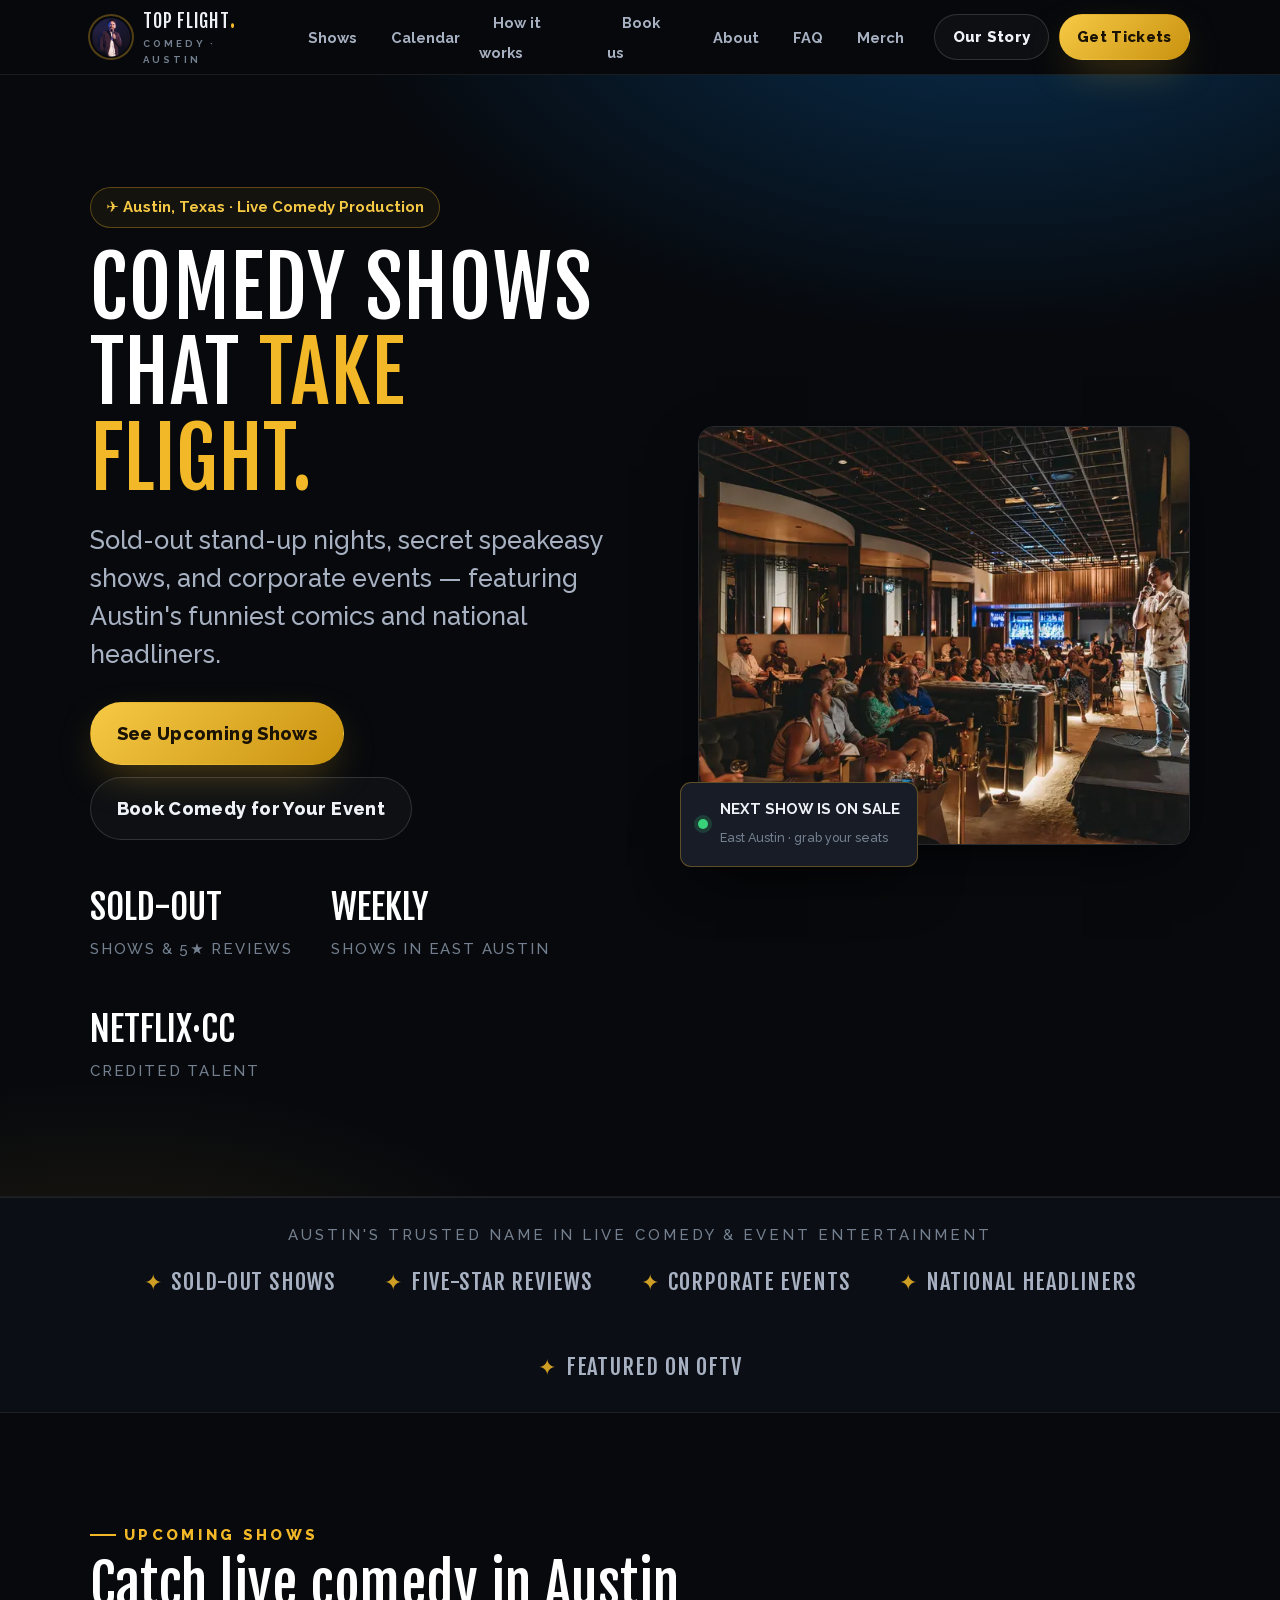
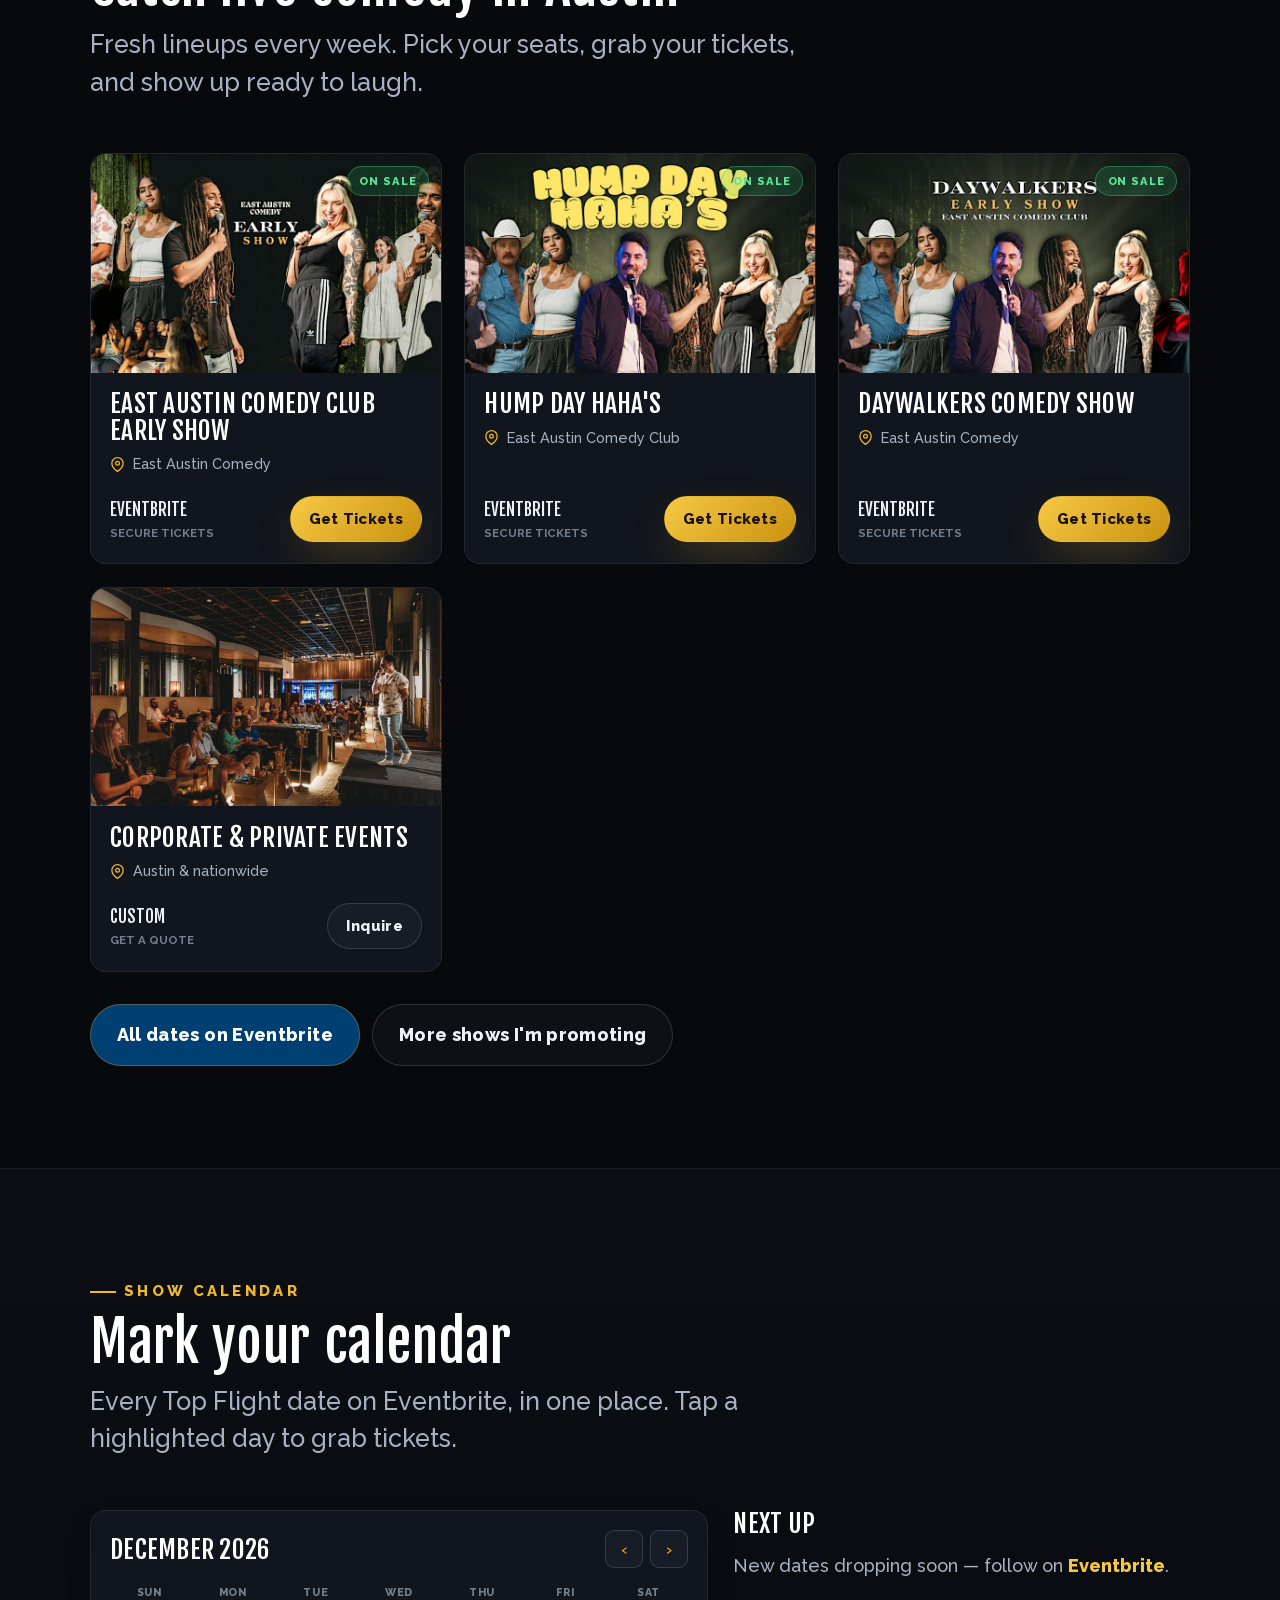
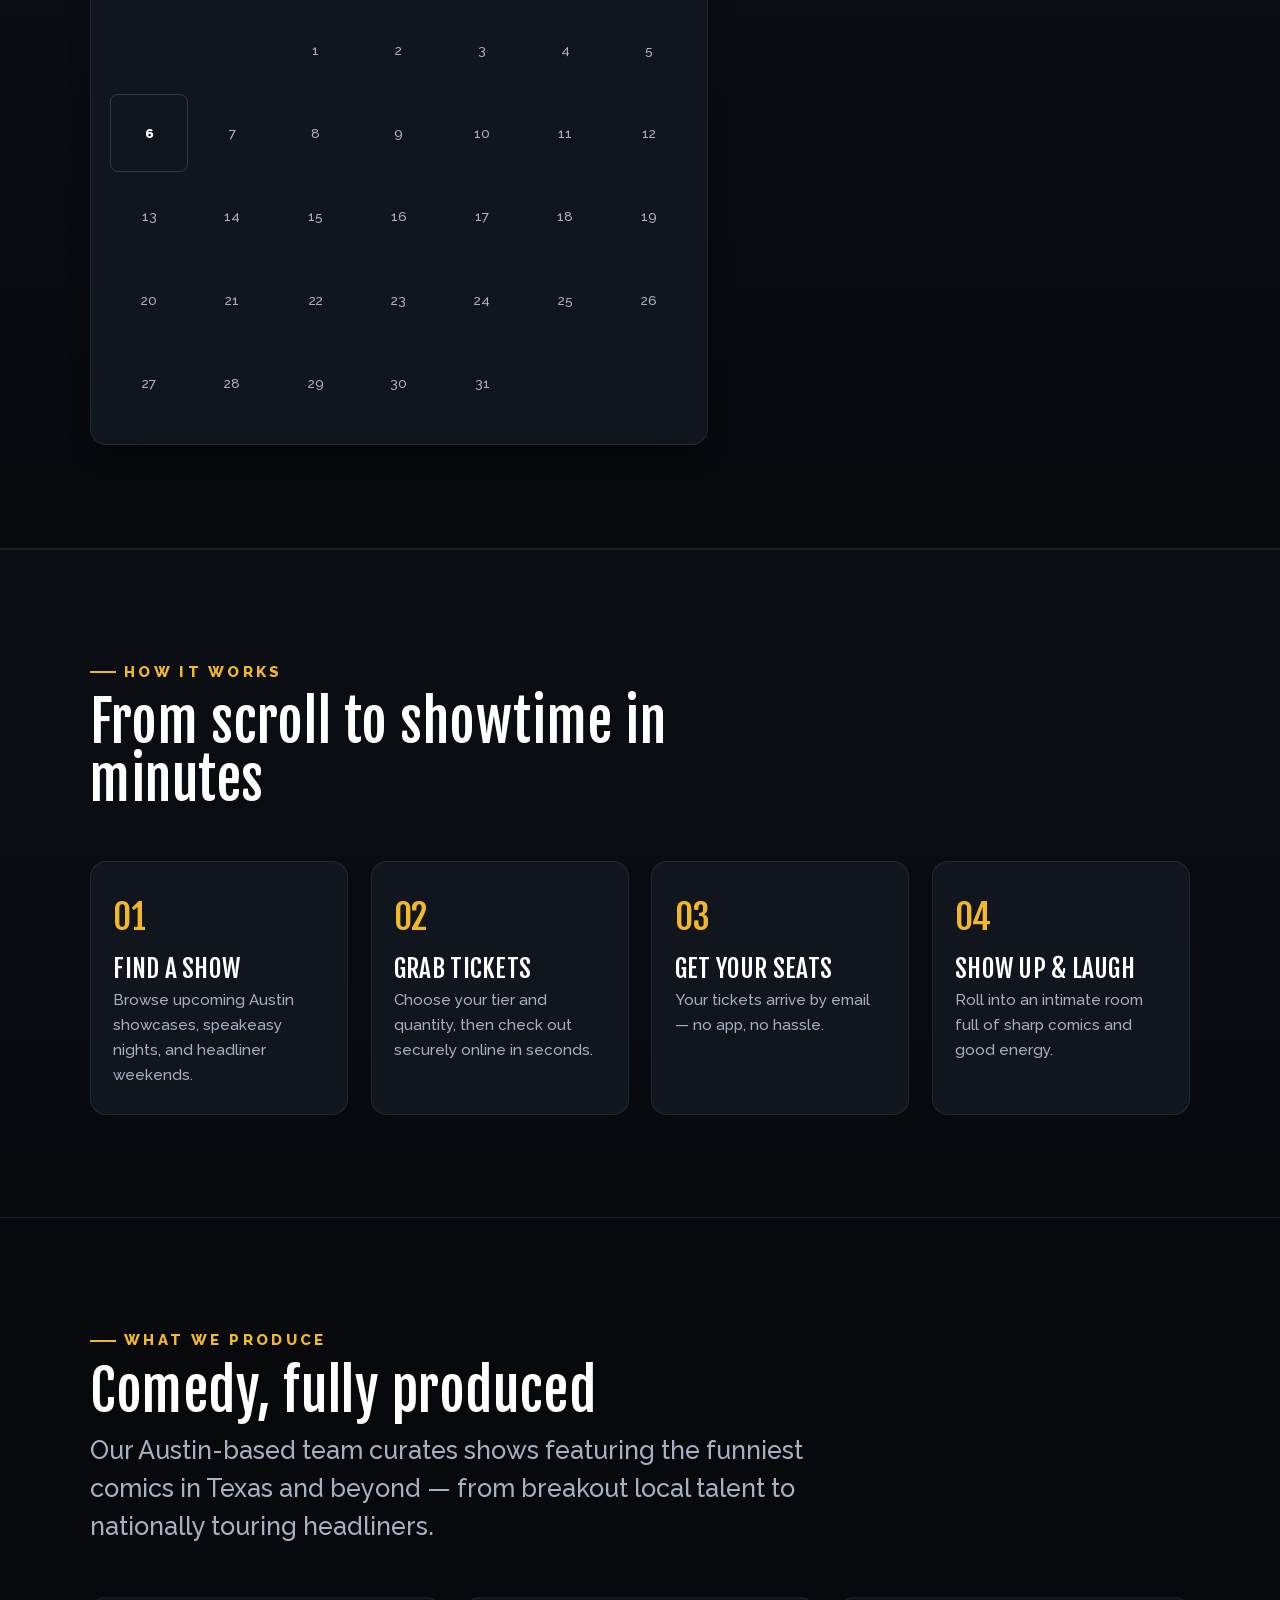
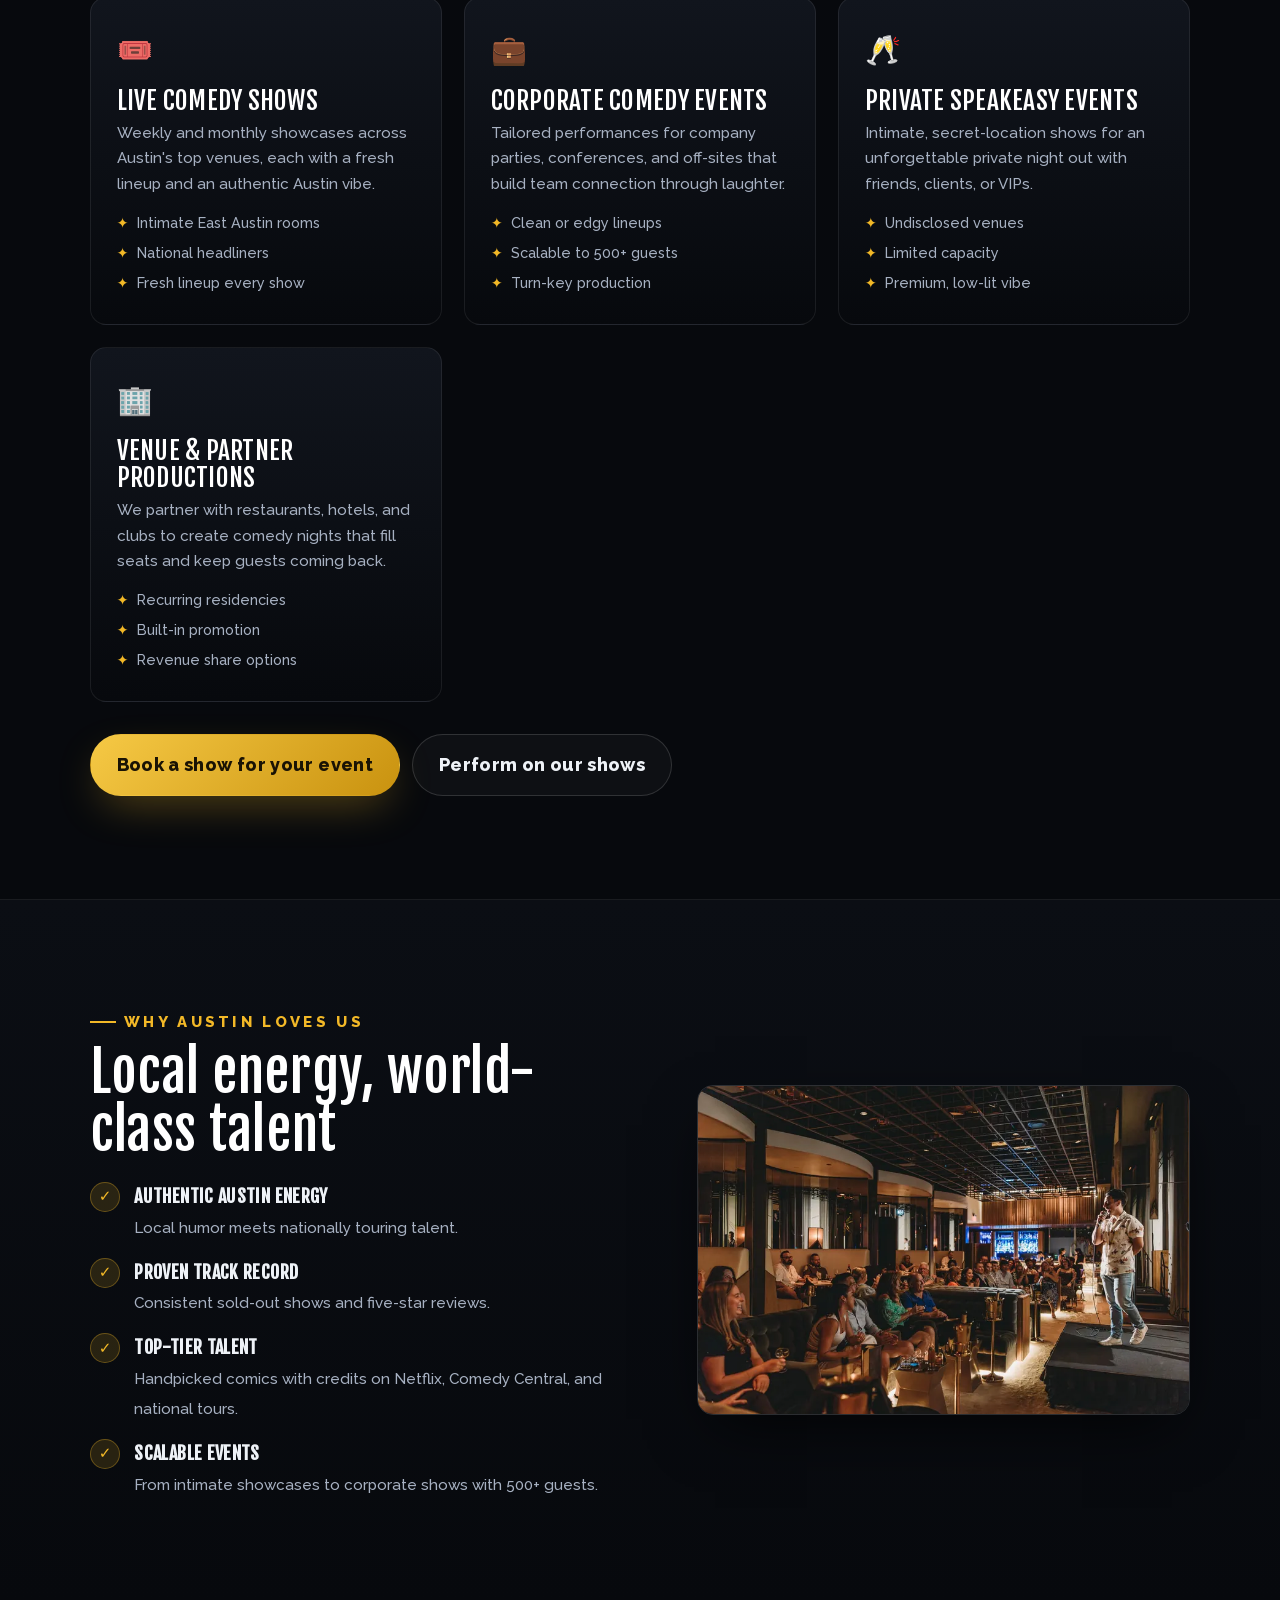
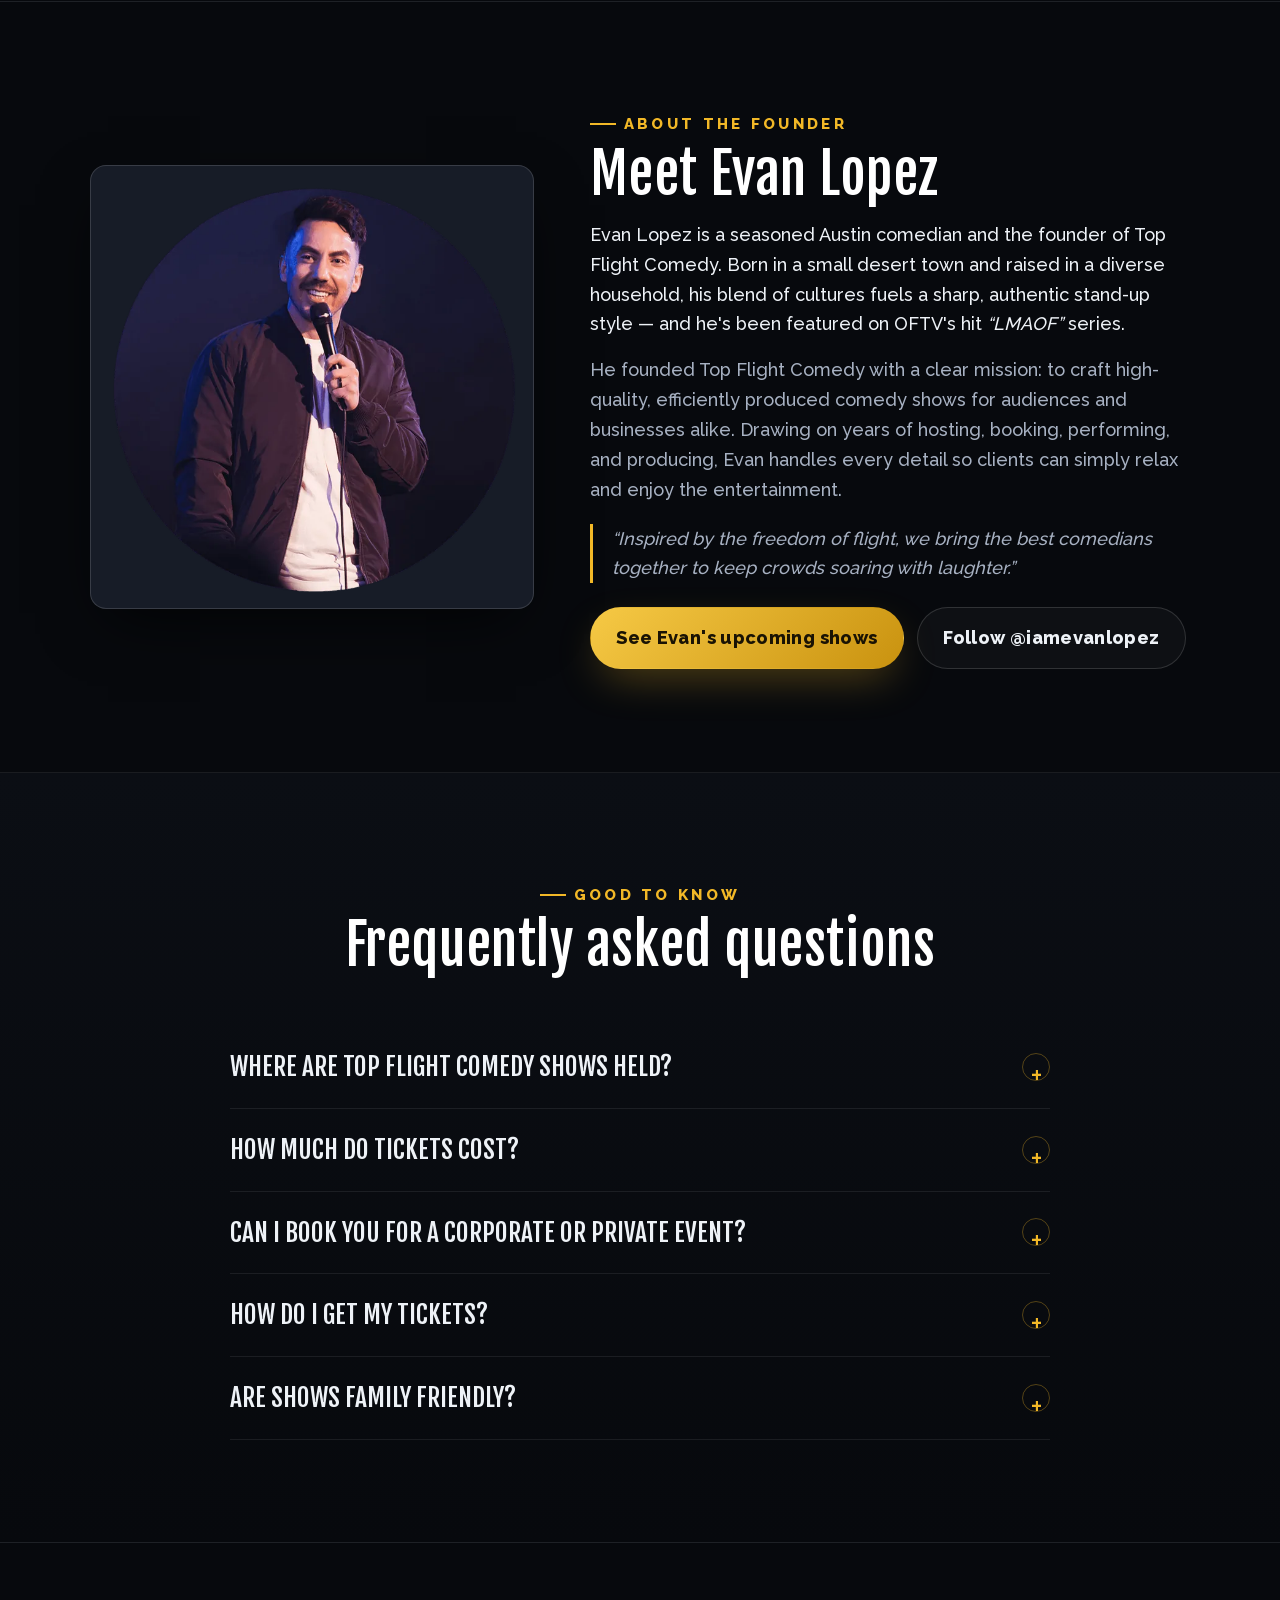
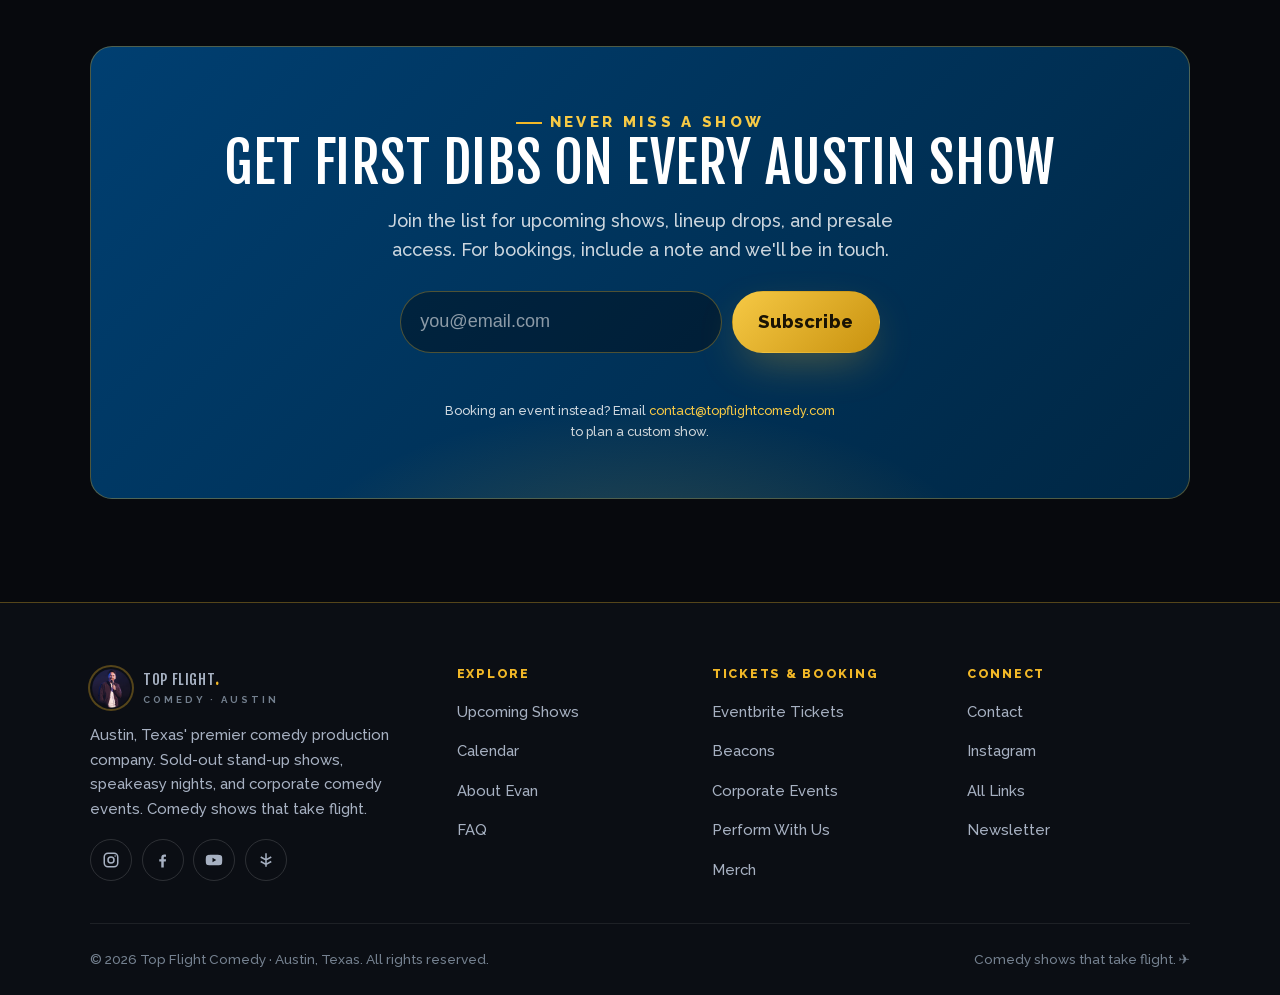
==== commit 09dfa2f3: "Launch prep: self-hosted fonts, WebP hero + share card, gold mic icons, mobile rules, verified-only " ====
--- a/index.html
+++ b/index.html
@@ -5,9 +5,8 @@
   <meta name="viewport" content="width=device-width, initial-scale=1.0" />
 
   <!-- Primary SEO -->
-  <title>Top Flight Comedy — Live Stand-Up & Corporate Comedy Shows in Austin, TX</title>
-  <meta name="description" content="Top Flight Comedy is an Austin, Texas comedy production company creating sold-out stand-up shows, private speakeasy nights, and corporate comedy events. Get tickets to live comedy in Austin and book entertainment nationwide." />
-  <meta name="keywords" content="Austin comedy shows, stand-up comedy Austin, corporate comedy entertainment, comedy tickets Austin TX, East Austin comedy, Evan Lopez comedian, live comedy Austin" />
+  <title>Top Flight Comedy | Live Stand-Up Comedy Shows in Austin, TX</title>
+  <meta name="description" content="Weekly stand-up comedy shows in East Austin with Austin's sharpest comics and national headliners, plus corporate and private comedy events. Get tickets." />
   <meta name="author" content="Top Flight Comedy" />
   <meta name="robots" content="index, follow, max-image-preview:large" />
   <link rel="canonical" href="https://topflightcomedy.com/" />
@@ -16,29 +15,31 @@
   <!-- Open Graph -->
   <meta property="og:type" content="website" />
   <meta property="og:site_name" content="Top Flight Comedy" />
-  <meta property="og:title" content="Top Flight Comedy — Live Stand-Up & Corporate Comedy in Austin, TX" />
-  <meta property="og:description" content="Sold-out stand-up shows, private speakeasy nights, and corporate comedy events from Austin's premier comedy production company. Comedy shows that take flight." />
+  <meta property="og:title" content="Top Flight Comedy | Live Stand-Up Shows in Austin, TX" />
+  <meta property="og:description" content="Weekly stand-up in East Austin with sold-out crowds, local favorites and national headliners. Grab tickets, or book comedy for your event." />
   <meta property="og:url" content="https://topflightcomedy.com/" />
-  <meta property="og:image" content="https://topflightcomedy.com/assets/hero.jpg" />
+  <meta property="og:image" content="https://topflightcomedy.com/assets/og-image.jpg" />
+  <meta property="og:image:width" content="1200" />
+  <meta property="og:image:height" content="630" />
+  <meta property="og:image:alt" content="Top Flight Comedy — live stand-up comedy in Austin, TX" />
   <meta property="og:locale" content="en_US" />
 
   <!-- Twitter -->
   <meta name="twitter:card" content="summary_large_image" />
-  <meta name="twitter:title" content="Top Flight Comedy — Live Comedy in Austin, TX" />
-  <meta name="twitter:description" content="Sold-out stand-up shows & corporate comedy events from Austin's premier comedy production company." />
-  <meta name="twitter:image" content="https://topflightcomedy.com/assets/hero.jpg" />
+  <meta name="twitter:title" content="Top Flight Comedy | Live Stand-Up Shows in Austin, TX" />
+  <meta name="twitter:description" content="Weekly stand-up in East Austin with local favorites and national headliners. Get tickets or book comedy for your event." />
+  <meta name="twitter:image" content="https://topflightcomedy.com/assets/og-image.jpg" />
 
   <!-- Icons & manifest -->
-  <link rel="icon" type="image/png" href="assets/logo.png" />
-  <link rel="apple-touch-icon" href="assets/logo.png" />
+  <link rel="icon" type="image/png" sizes="64x64" href="assets/favicon-64.png" />
+  <link rel="apple-touch-icon" href="assets/apple-touch-icon.png" />
   <link rel="manifest" href="site.webmanifest" />
 
-  <!-- Fonts (brand: Fjalla One + Raleway) -->
-  <link rel="preconnect" href="https://fonts.googleapis.com" />
-  <link rel="preconnect" href="https://fonts.gstatic.com" crossorigin />
-  <link href="https://fonts.googleapis.com/css2?family=Fjalla+One&family=Raleway:wght@500;600;700;800&display=swap" rel="stylesheet" />
-
-  <link rel="stylesheet" href="css/styles.css" />
+  <!-- Fonts (self-hosted: Fjalla One + Raleway) -->
+  <link rel="preload" href="assets/fonts/fjalla-one-400.woff2" as="font" type="font/woff2" crossorigin />
+  <link rel="preload" href="assets/fonts/raleway-500-800.woff2" as="font" type="font/woff2" crossorigin />
+
+  <link rel="stylesheet" href="css/styles.css?v=2" />
 
   <!-- ===================== STRUCTURED DATA (SEO + AI citation) ===================== -->
   <script type="application/ld+json">
@@ -49,11 +50,10 @@
     "name": "Top Flight Comedy",
     "alternateName": "Top Flight Comedy Austin",
     "url": "https://topflightcomedy.com/",
-    "logo": "https://topflightcomedy.com/assets/logo.png",
-    "image": "https://topflightcomedy.com/assets/hero.jpg",
+    "logo": "https://topflightcomedy.com/assets/icon-512.png",
+    "image": "https://topflightcomedy.com/assets/og-image.jpg",
     "description": "Top Flight Comedy is an Austin, Texas based comedy production company creating sold-out live stand-up shows, private speakeasy events, and corporate comedy entertainment across Central Texas and nationwide.",
     "slogan": "Comedy shows that take flight.",
-    "foundingDate": "2024",
     "founder": { "@type": "Person", "@id": "https://topflightcomedy.com/#evan-lopez" },
     "knowsAbout": ["Stand-up comedy", "Corporate comedy events", "Live entertainment booking", "Comedy show production"],
     "areaServed": [
@@ -102,8 +102,7 @@
     "@type": "FAQPage",
     "mainEntity": [
       { "@type": "Question", "name": "Where are Top Flight Comedy shows held?", "acceptedAnswer": { "@type": "Answer", "text": "Most Top Flight Comedy shows take place at intimate venues in East Austin and on stages across Austin, Texas. We also produce private speakeasy nights at undisclosed locations and corporate comedy events at your venue or ours, nationwide." } },
-      { "@type": "Question", "name": "How much do comedy tickets cost?", "acceptedAnswer": { "@type": "Answer", "text": "General admission tickets typically start around $20, with VIP and reserved seating available for most shows. Corporate and private events are custom-quoted based on your needs." } },
-      { "@type": "Question", "name": "Is there a drink minimum?", "acceptedAnswer": { "@type": "Answer", "text": "No. Top Flight Comedy shows have no drink minimum. You buy a ticket and enjoy the show — drinks are optional at venues that offer them." } },
+      { "@type": "Question", "name": "How much do comedy tickets cost?", "acceptedAnswer": { "@type": "Answer", "text": "Ticket prices vary by show. Each show's Eventbrite page lists current ticket options. Corporate and private events are custom-quoted based on your needs." } },
       { "@type": "Question", "name": "Can I book Top Flight Comedy for a corporate or private event?", "acceptedAnswer": { "@type": "Answer", "text": "Yes. Top Flight Comedy produces fully managed corporate comedy events, company parties, conferences, off-sites, and private shows. Founder Evan Lopez handles booking, hosting, and production so you can simply enjoy the entertainment. Contact us for a custom quote." } },
       { "@type": "Question", "name": "How do I get tickets?", "acceptedAnswer": { "@type": "Answer", "text": "Browse upcoming shows on the Top Flight Comedy website, choose your ticket tier and quantity, and check out securely online. Showtimes and dates are listed on the site and on our Linktree." } },
       { "@type": "Question", "name": "Are shows family friendly?", "acceptedAnswer": { "@type": "Answer", "text": "Public stand-up showcases are intended for adults (18+ or 21+ depending on venue). For corporate and private events we offer clean or edgy lineups tailored to your audience." } }
@@ -120,7 +119,7 @@
     <div class="container">
       <nav class="nav" aria-label="Primary" data-open="false">
         <a class="brand" href="#top" aria-label="Top Flight Comedy home">
-          <img src="assets/logo.png" alt="Top Flight Comedy logo" width="42" height="42" />
+          <img src="assets/logo-small.png" alt="Top Flight Comedy logo" width="42" height="42" />
           <span>TOP FLIGHT<b>.</b><small>Comedy · Austin</small></span>
         </a>
         <ul class="nav-links">
@@ -130,10 +129,11 @@
           <li><a href="#services">Book us</a></li>
           <li><a href="#about">About</a></li>
           <li><a href="#faq">FAQ</a></li>
+          <li><a href="https://evanlopez.com/#merch">Merch</a></li>
         </ul>
         <div class="nav-cta">
           <a class="btn btn--ghost btn--sm" href="#about">Our Story</a>
-          <a class="btn btn--primary btn--sm" href="#shows">Get Tickets</a>
+          <a class="btn btn--primary btn--sm" href="#shows"><span class="lbl-lg">Get Tickets</span><span class="lbl-sm">Tickets</span></a>
           <button class="nav-toggle" aria-label="Toggle menu" aria-expanded="false" aria-controls="primary-nav"><span></span></button>
         </div>
       </nav>
@@ -154,12 +154,12 @@
           </div>
           <div class="hero-stats">
             <div class="stat"><div class="num">Sold-Out</div><div class="lbl">Shows &amp; 5★ reviews</div></div>
-            <div class="stat"><div class="num">500+</div><div class="lbl">Guest events</div></div>
+            <div class="stat"><div class="num">Weekly</div><div class="lbl">Shows in East Austin</div></div>
             <div class="stat"><div class="num">Netflix·CC</div><div class="lbl">Credited talent</div></div>
           </div>
         </div>
         <div class="hero-media reveal in">
-          <img src="assets/hero.jpg" alt="A packed Top Flight Comedy stand-up show in Austin, Texas" width="600" height="510" fetchpriority="high" />
+          <img src="assets/hero-1400.webp" srcset="assets/hero-800.webp 800w, assets/hero-1400.webp 1400w, assets/hero-2000.webp 2000w" sizes="(max-width: 940px) 100vw, 600px" alt="Evan Lopez on stage at a packed Top Flight Comedy show in Austin, Texas" width="1400" height="934" fetchpriority="high" />
           <div class="float-card">
             <span class="dot" aria-hidden="true"></span>
             <div><strong>Next show is on sale</strong><small>East Austin · grab your seats</small></div>
@@ -186,12 +186,6 @@
           <h2 id="shows-title">Catch live comedy in Austin</h2>
           <p>Fresh lineups every week. Pick your seats, grab your tickets, and show up ready to laugh.</p>
         </div>
-        <div class="shows-toolbar" role="group" aria-label="Filter shows">
-          <button class="chip" data-filter="all" aria-pressed="true">All</button>
-          <button class="chip" data-filter="showcase" aria-pressed="false">Showcases</button>
-          <button class="chip" data-filter="special" aria-pressed="false">Speakeasy</button>
-          <button class="chip" data-filter="corporate" aria-pressed="false">Corporate</button>
-        </div>
         <div class="shows-grid" id="shows-grid"><!-- rendered by main.js --></div>
         <div style="margin-top:2rem;display:flex;gap:.8rem;flex-wrap:wrap">
           <a class="btn btn--accent" href="https://www.eventbrite.com/o/78517158513" target="_blank" rel="noopener">All dates on Eventbrite</a>
@@ -225,7 +219,7 @@
         <div class="steps">
           <div class="step reveal"><h3>Find a show</h3><p>Browse upcoming Austin showcases, speakeasy nights, and headliner weekends.</p></div>
           <div class="step reveal"><h3>Grab tickets</h3><p>Choose your tier and quantity, then check out securely online in seconds.</p></div>
-          <div class="step reveal"><h3>Get your seats</h3><p>Your tickets arrive by email — no app, no hassle. VIP gets early entry.</p></div>
+          <div class="step reveal"><h3>Get your seats</h3><p>Your tickets arrive by email — no app, no hassle.</p></div>
           <div class="step reveal"><h3>Show up &amp; laugh</h3><p>Roll into an intimate room full of sharp comics and good energy.</p></div>
         </div>
       </div>
@@ -244,7 +238,7 @@
             <div class="ico" aria-hidden="true">🎟️</div>
             <h3>Live Comedy Shows</h3>
             <p>Weekly and monthly showcases across Austin's top venues, each with a fresh lineup and an authentic Austin vibe.</p>
-            <ul><li>Intimate East Austin rooms</li><li>National headliners</li><li>No drink minimum</li></ul>
+            <ul><li>Intimate East Austin rooms</li><li>National headliners</li><li>Fresh lineup every show</li></ul>
           </article>
           <article class="service reveal">
             <div class="ico" aria-hidden="true">💼</div>
@@ -267,7 +261,7 @@
         </div>
         <div style="margin-top:2rem;display:flex;gap:.8rem;flex-wrap:wrap">
           <a class="btn btn--primary" href="#contact">Book a show for your event</a>
-          <a class="btn btn--ghost" href="https://topflightcomedy.com/performers/">Perform on our shows</a>
+          <a class="btn btn--ghost" href="mailto:contact@topflightcomedy.com?subject=Perform%20on%20Top%20Flight">Perform on our shows</a>
         </div>
       </div>
     </section>
@@ -286,7 +280,7 @@
           </ul>
         </div>
         <div class="why-media reveal">
-          <img src="assets/hero.jpg" alt="Audience laughing at a Top Flight Comedy showcase in East Austin" width="540" height="400" loading="lazy" />
+          <img src="assets/hero-800.webp" srcset="assets/hero-800.webp 800w, assets/hero-1400.webp 1400w" sizes="(max-width: 880px) 100vw, 540px" alt="Audience laughing at a Top Flight Comedy showcase in Austin" width="800" height="534" loading="lazy" />
         </div>
       </div>
     </section>
@@ -295,7 +289,7 @@
     <section class="section" id="about" aria-labelledby="about-title">
       <div class="container founder">
         <div class="founder-photo reveal">
-          <img src="assets/logo.png" alt="Evan Lopez, Austin comedian and founder of Top Flight Comedy" width="360" height="360" loading="lazy" />
+          <img src="assets/evan-lopez-720.webp" alt="Evan Lopez, Austin comedian and founder of Top Flight Comedy" width="720" height="720" loading="lazy" />
         </div>
         <div class="reveal">
           <span class="eyebrow">About the founder</span>
@@ -320,8 +314,7 @@
         </div>
         <div class="faq reveal">
           <div class="faq-item"><button class="faq-q" aria-expanded="false">Where are Top Flight Comedy shows held?<span class="mark">+</span></button><div class="faq-a"><div>Most shows take place at intimate venues in East Austin and on stages across Austin, Texas. We also produce private speakeasy nights at undisclosed locations and corporate events at your venue or ours, nationwide.</div></div></div>
-          <div class="faq-item"><button class="faq-q" aria-expanded="false">How much do tickets cost?<span class="mark">+</span></button><div class="faq-a"><div>General admission typically starts around $20, with VIP and reserved seating available for most shows. Corporate and private events are custom-quoted based on your needs.</div></div></div>
-          <div class="faq-item"><button class="faq-q" aria-expanded="false">Is there a drink minimum?<span class="mark">+</span></button><div class="faq-a"><div>No. There's no drink minimum at Top Flight Comedy shows — buy a ticket and enjoy. Drinks are optional at venues that offer them.</div></div></div>
+          <div class="faq-item"><button class="faq-q" aria-expanded="false">How much do tickets cost?<span class="mark">+</span></button><div class="faq-a"><div>Ticket prices vary by show. Each show's Eventbrite page lists current ticket options. Corporate and private events are custom-quoted based on your needs.</div></div></div>
           <div class="faq-item"><button class="faq-q" aria-expanded="false">Can I book you for a corporate or private event?<span class="mark">+</span></button><div class="faq-a"><div>Absolutely. We produce fully managed corporate comedy events, company parties, conferences, off-sites, and private speakeasy shows. Reach out for a custom quote and we'll handle the rest.</div></div></div>
           <div class="faq-item"><button class="faq-q" aria-expanded="false">How do I get my tickets?<span class="mark">+</span></button><div class="faq-a"><div>Pick a show above, choose your ticket tier and quantity, and check out securely online. Your tickets arrive by email — no app required.</div></div></div>
           <div class="faq-item"><button class="faq-q" aria-expanded="false">Are shows family friendly?<span class="mark">+</span></button><div class="faq-a"><div>Public showcases are intended for adults (18+ or 21+ depending on venue). For corporate and private events we offer clean or edgy lineups tailored to your audience.</div></div></div>
@@ -354,7 +347,7 @@
       <div class="footer-grid">
         <div class="footer-brand">
           <a class="brand" href="#top" aria-label="Top Flight Comedy home">
-            <img src="assets/logo.png" alt="Top Flight Comedy logo" width="42" height="42" />
+            <img src="assets/logo-small.png" alt="Top Flight Comedy logo" width="42" height="42" />
             <span>TOP FLIGHT<b>.</b><small>Comedy · Austin</small></span>
           </a>
           <p>Austin, Texas' premier comedy production company. Sold-out stand-up shows, speakeasy nights, and corporate comedy events. Comedy shows that take flight.</p>
@@ -374,7 +367,7 @@
           </div>
         </div>
         <div><h4>Explore</h4><ul><li><a href="#shows">Upcoming Shows</a></li><li><a href="#calendar">Calendar</a></li><li><a href="#about">About Evan</a></li><li><a href="#faq">FAQ</a></li></ul></div>
-        <div><h4>Tickets &amp; Booking</h4><ul><li><a href="https://www.eventbrite.com/o/78517158513">Eventbrite Tickets</a></li><li><a href="https://beacons.ai/evanlopez">Beacons</a></li><li><a href="#services">Corporate Events</a></li><li><a href="https://topflightcomedy.com/performers/">Perform With Us</a></li></ul></div>
+        <div><h4>Tickets &amp; Booking</h4><ul><li><a href="https://www.eventbrite.com/o/78517158513">Eventbrite Tickets</a></li><li><a href="https://beacons.ai/evanlopez">Beacons</a></li><li><a href="#services">Corporate Events</a></li><li><a href="mailto:contact@topflightcomedy.com?subject=Perform%20on%20Top%20Flight">Perform With Us</a></li><li><a href="https://evanlopez.com/#merch">Merch</a></li></ul></div>
         <div><h4>Connect</h4><ul><li><a href="mailto:contact@topflightcomedy.com">Contact</a></li><li><a href="https://www.instagram.com/topflightcomedy/">Instagram</a></li><li><a href="https://linktr.ee/topflightcomedy">All Links</a></li><li><a href="#newsletter">Newsletter</a></li></ul></div>
       </div>
       <div class="footer-bottom">
--- a/css/styles.css
+++ b/css/styles.css
@@ -1,3 +1,7 @@
+/* Self-hosted fonts (Latin subset) */
+@font-face { font-family:'Fjalla One'; font-style:normal; font-weight:400; font-display:swap; src:url('../assets/fonts/fjalla-one-400.woff2') format('woff2'); unicode-range:U+0000-00FF, U+0131, U+0152-0153, U+02BB-02BC, U+02C6, U+02DA, U+02DC, U+0304, U+0308, U+0329, U+2000-206F, U+20AC, U+2122, U+2191, U+2193, U+2212, U+2215, U+FEFF, U+FFFD; }
+@font-face { font-family:'Raleway'; font-style:normal; font-weight:500 800; font-display:swap; src:url('../assets/fonts/raleway-500-800.woff2') format('woff2'); unicode-range:U+0000-00FF, U+0131, U+0152-0153, U+02BB-02BC, U+02C6, U+02DA, U+02DC, U+0304, U+0308, U+0329, U+2000-206F, U+20AC, U+2122, U+2191, U+2193, U+2212, U+2215, U+FEFF, U+FFFD; }
+
 /* ============================================================
    Top Flight Comedy — Dark Premium Design System
    Deep navy-black + gold (aviation / first-class aesthetic)
@@ -382,3 +386,28 @@
 body.no-scroll { overflow: hidden; }
 
 .sr-only { position: absolute !important; width: 1px; height: 1px; padding: 0; margin: -1px; overflow: hidden; clip: rect(0,0,0,0); white-space: nowrap; border: 0; }
+
+
+/* ============================================================
+   MOBILE REFINEMENTS
+   ============================================================ */
+.lbl-sm { display: none; }
+.hero-media img { width: 100%; height: auto; }
+.founder-photo img { padding: 0; }
+@media (max-width: 700px) {
+  .shows-grid { display: flex; overflow-x: auto; scroll-snap-type: x mandatory; gap: 1rem; padding-bottom: 0.6rem; margin-inline: -1rem; padding-inline: 1rem; scrollbar-width: none; }
+  .shows-grid::-webkit-scrollbar { display: none; }
+  .shows-grid > * { flex: 0 0 86%; scroll-snap-align: start; }
+  .services, .steps { gap: 1rem; }
+  .hero-stats { gap: 1rem; }
+}
+@media (max-width: 560px) {
+  .lbl-lg { display: none; }
+  .lbl-sm { display: inline; }
+  .nav-cta .btn--ghost { display: none; }
+  .brand { font-size: 1rem; }
+  .hero-actions .btn { width: 100%; justify-content: center; }
+  .newsletter input, .newsletter .btn { width: 100%; }
+  .footer-grid a { display: inline-block; padding: 0.35rem 0; }
+  .faq-q { font-size: 1.05rem; }
+}
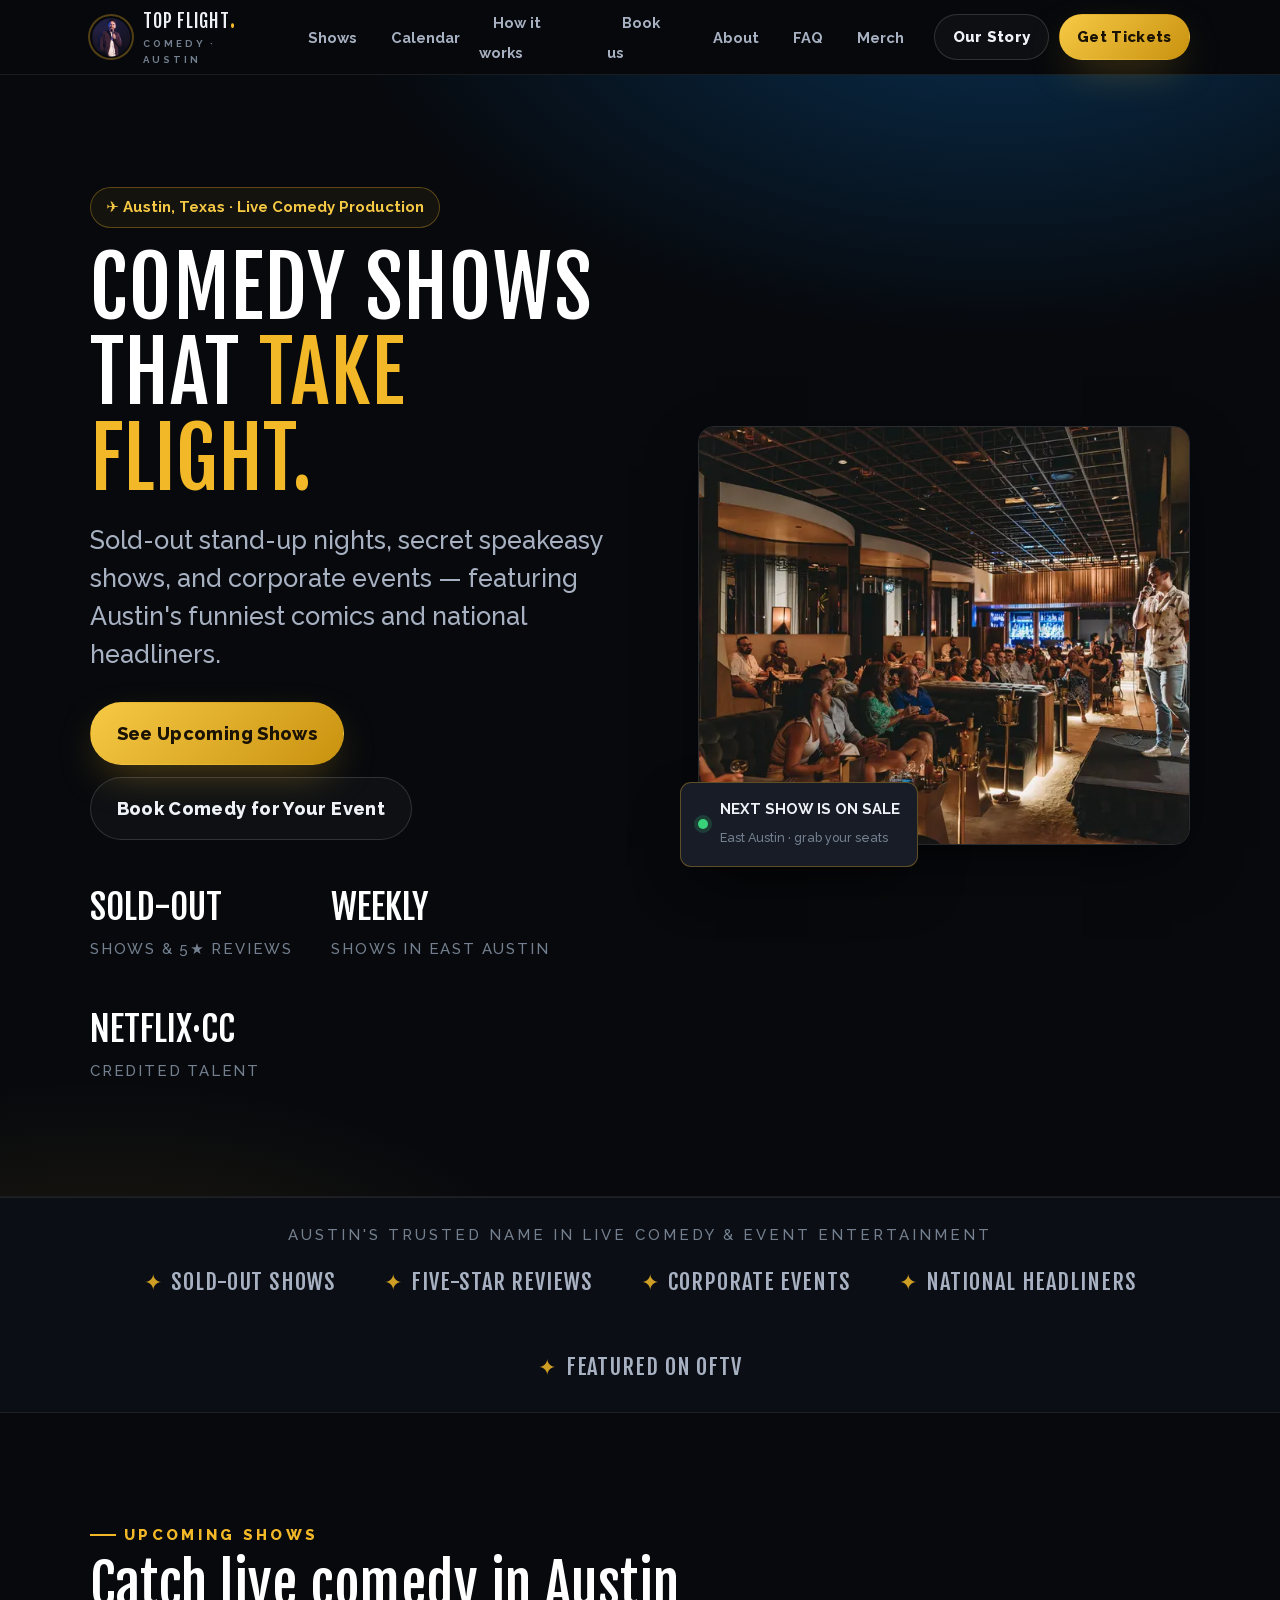
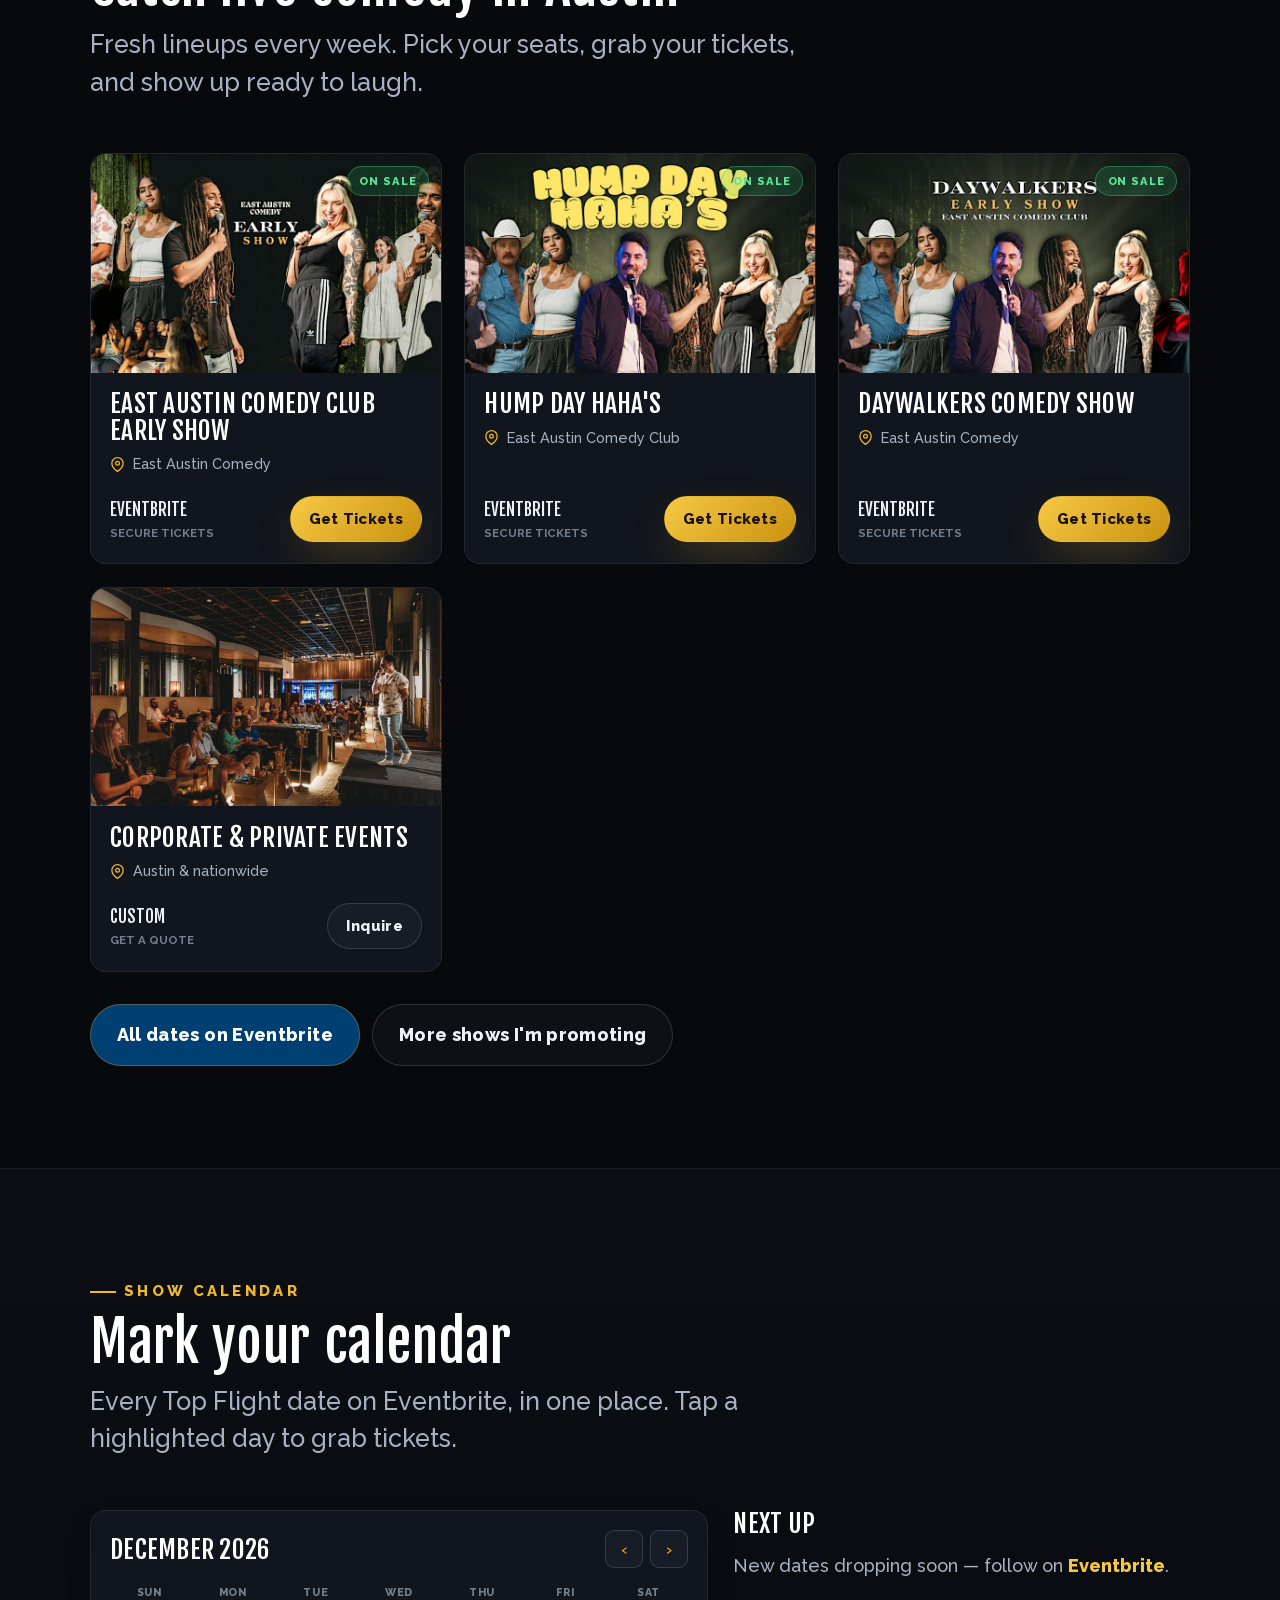
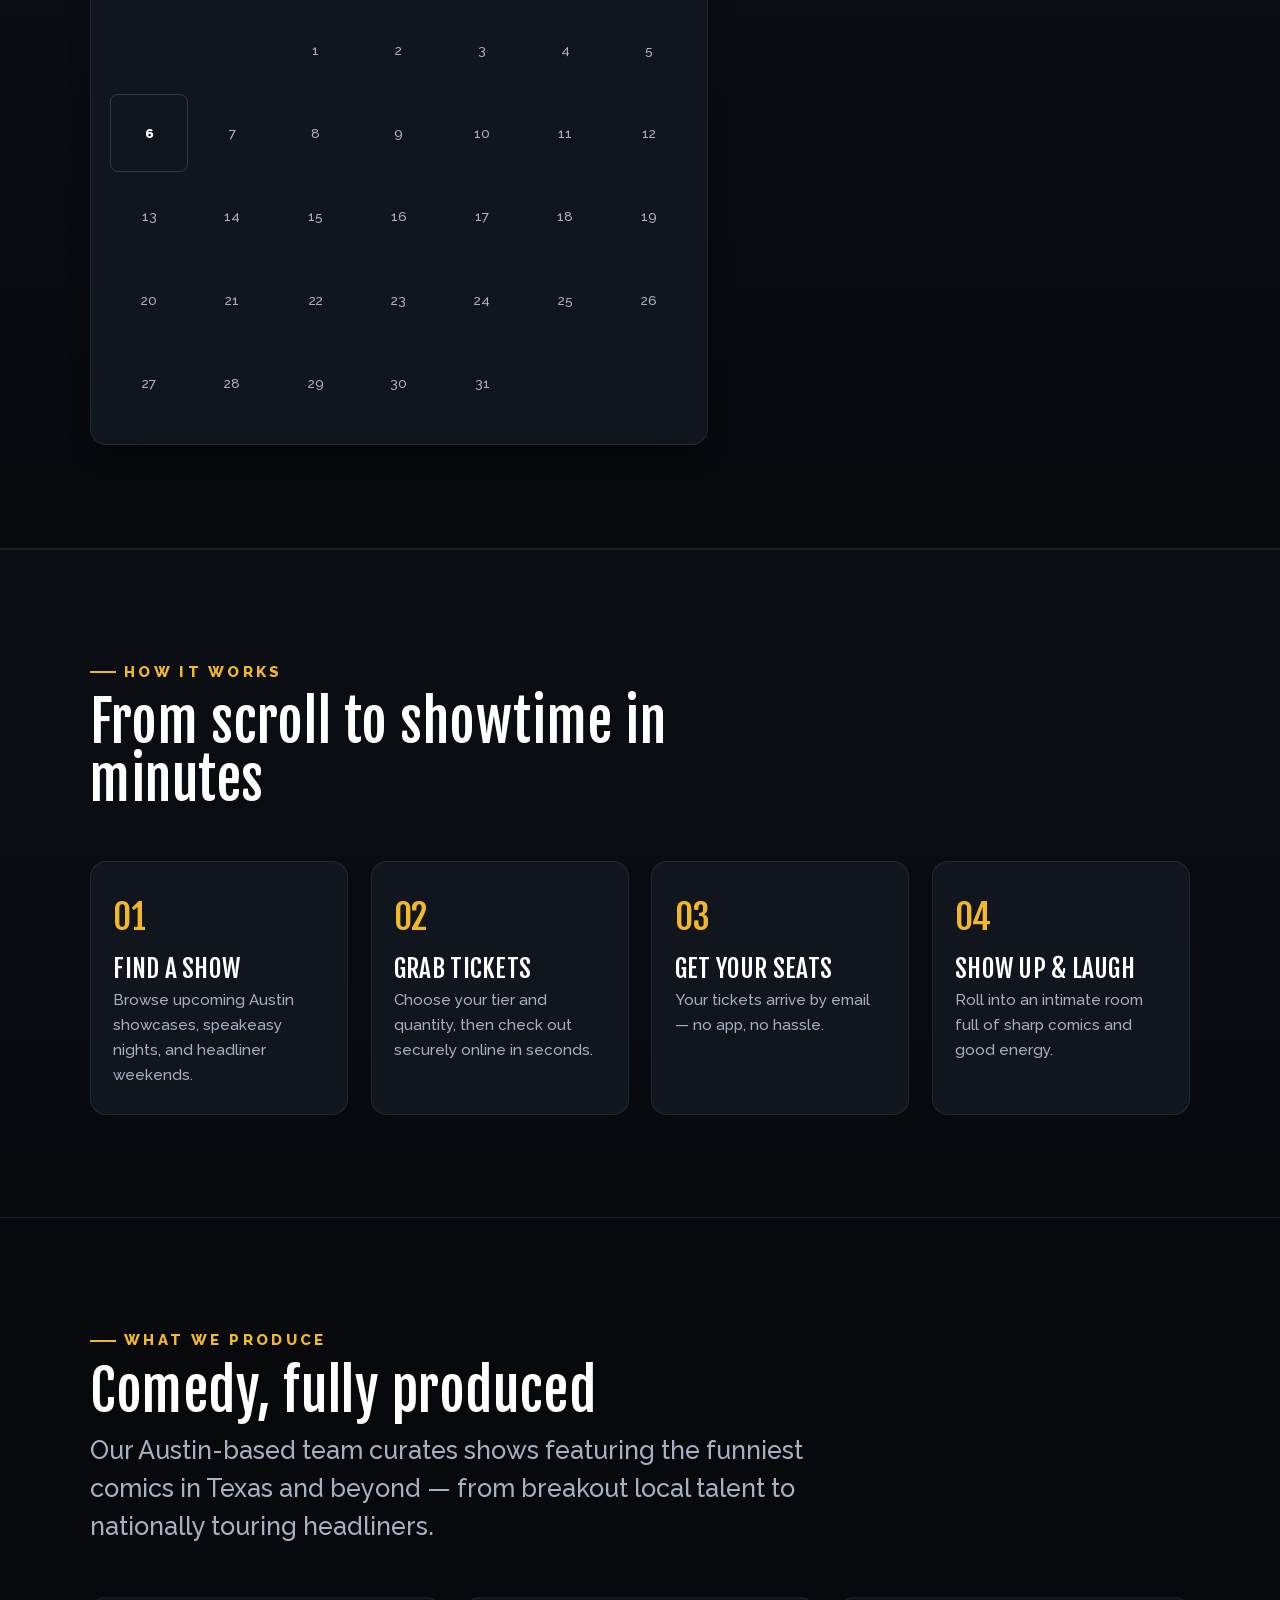
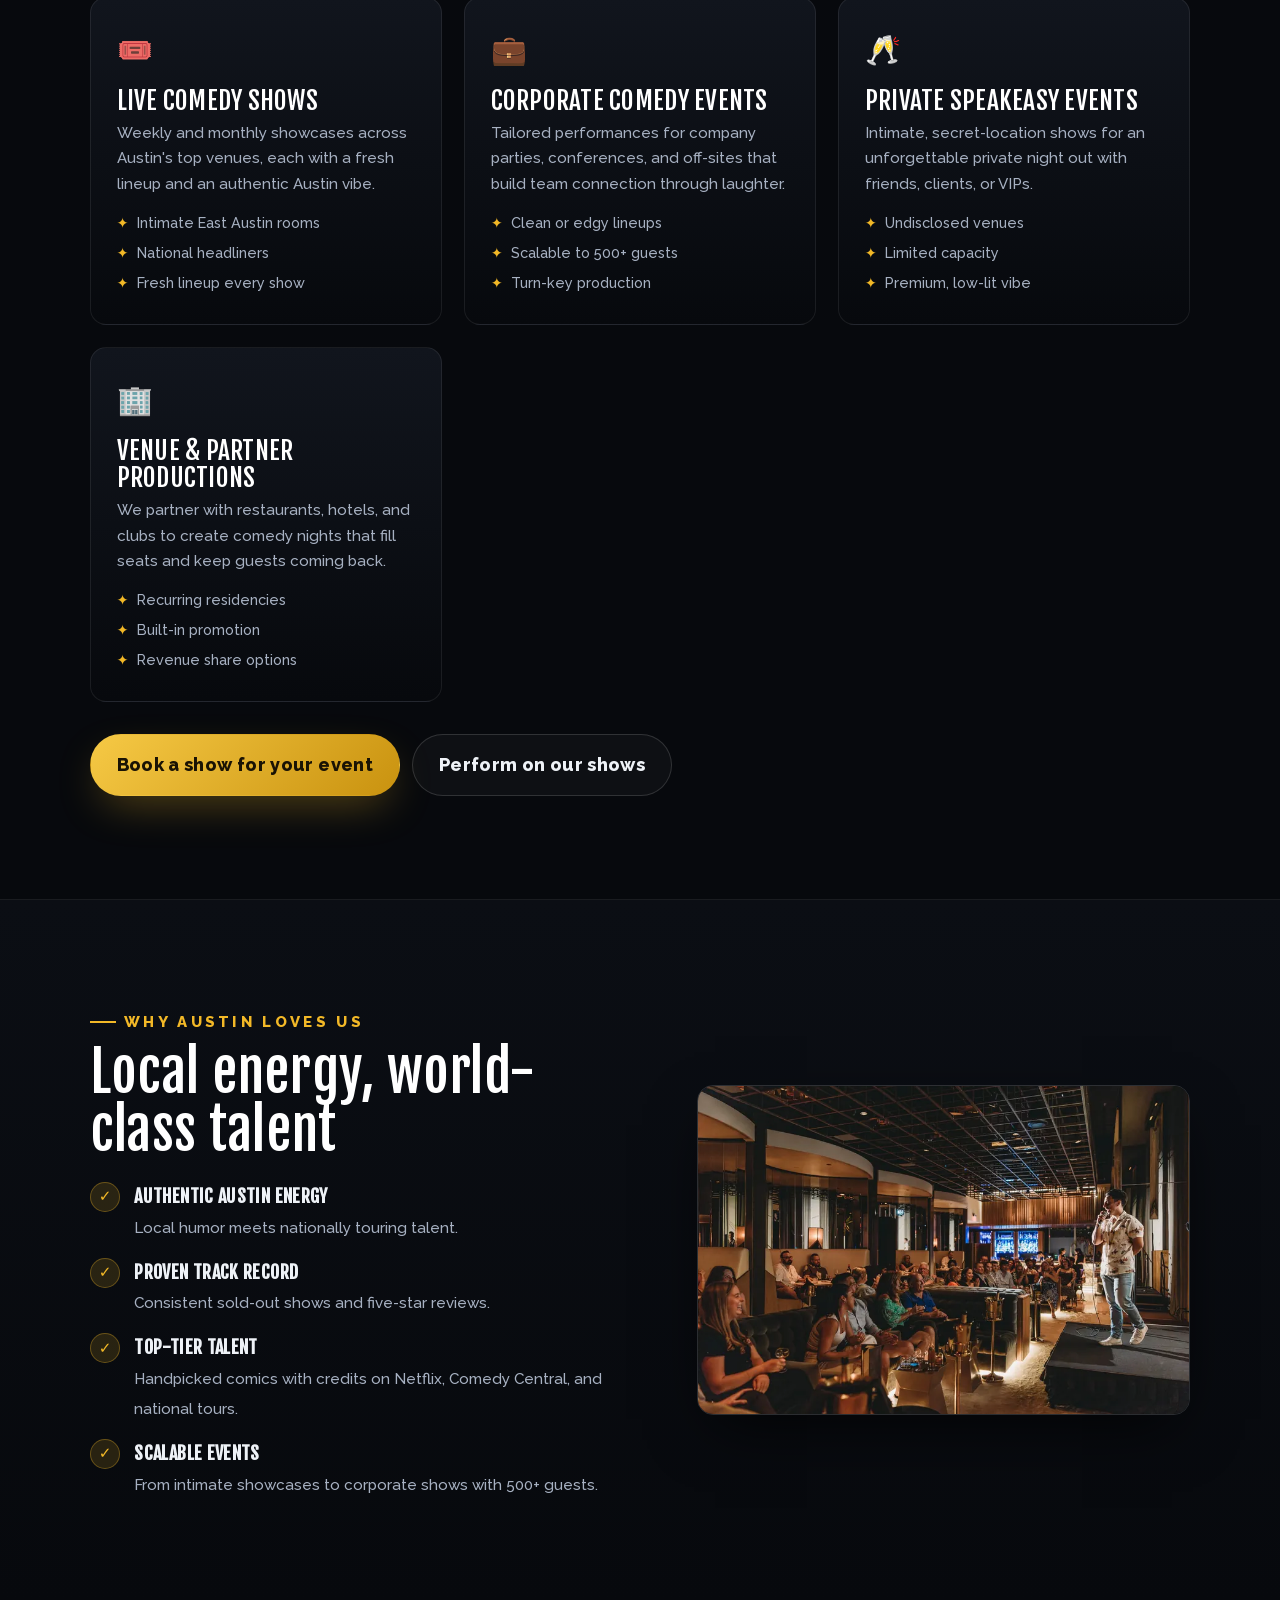
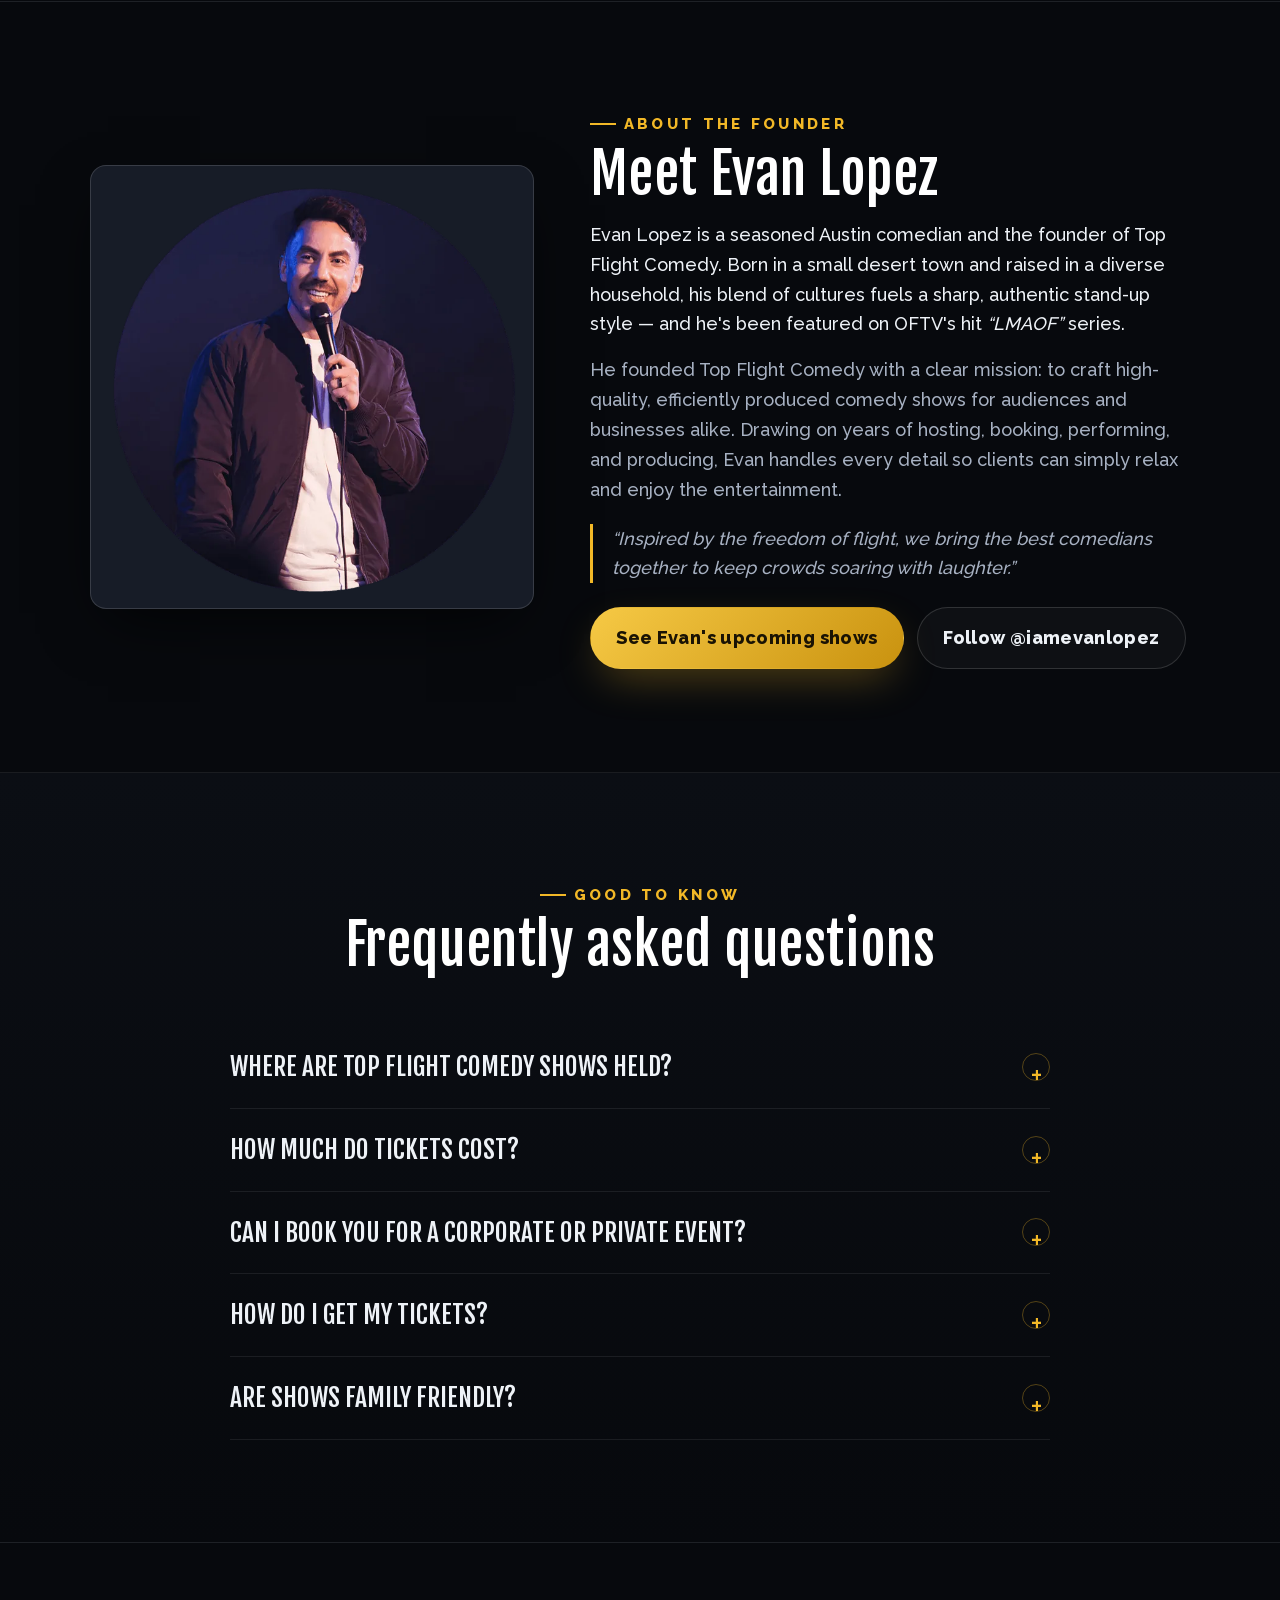
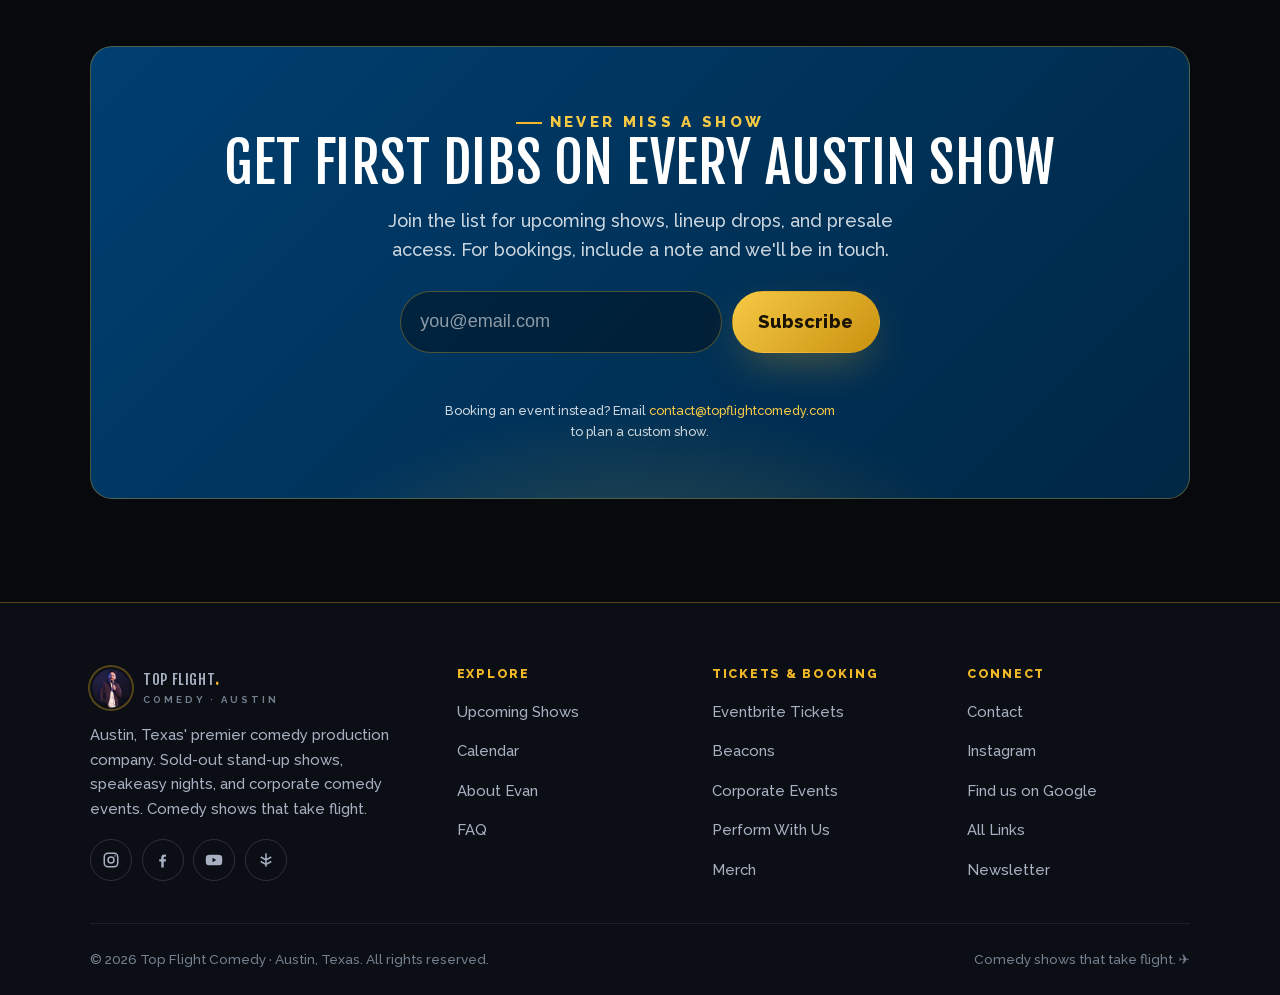
==== commit b14bd566: "Link Google Business Profile (schema sameAs, footer, llms.txt) Co-Authored-By: Claude Opus 5.5 <nore" ====
--- a/index.html
+++ b/index.html
@@ -39,7 +39,7 @@
   <link rel="preload" href="assets/fonts/fjalla-one-400.woff2" as="font" type="font/woff2" crossorigin />
   <link rel="preload" href="assets/fonts/raleway-500-800.woff2" as="font" type="font/woff2" crossorigin />
 
-  <link rel="stylesheet" href="css/styles.css?v=2" />
+  <link rel="stylesheet" href="css/styles.css?v=3" />
 
   <!-- ===================== STRUCTURED DATA (SEO + AI citation) ===================== -->
   <script type="application/ld+json">
@@ -64,6 +64,7 @@
     "location": { "@type": "Place", "name": "East Austin Comedy", "address": { "@type": "PostalAddress", "streetAddress": "2505 East 6th Street, Suite D", "addressLocality": "Austin", "addressRegion": "TX", "postalCode": "78702", "addressCountry": "US" } },
     "priceRange": "$$",
     "sameAs": [
+      "https://www.google.com/search?kgmid=/g/11ykv4m_8m",
       "https://www.instagram.com/topflightcomedy/",
       "https://www.facebook.com/profile.php?id=61556030294366",
       "https://www.youtube.com/channel/UCZuteuMPeCq_bllrj5ifnGg",
@@ -368,7 +369,7 @@
         </div>
         <div><h4>Explore</h4><ul><li><a href="#shows">Upcoming Shows</a></li><li><a href="#calendar">Calendar</a></li><li><a href="#about">About Evan</a></li><li><a href="#faq">FAQ</a></li></ul></div>
         <div><h4>Tickets &amp; Booking</h4><ul><li><a href="https://www.eventbrite.com/o/78517158513">Eventbrite Tickets</a></li><li><a href="https://beacons.ai/evanlopez">Beacons</a></li><li><a href="#services">Corporate Events</a></li><li><a href="mailto:contact@topflightcomedy.com?subject=Perform%20on%20Top%20Flight">Perform With Us</a></li><li><a href="https://evanlopez.com/#merch">Merch</a></li></ul></div>
-        <div><h4>Connect</h4><ul><li><a href="mailto:contact@topflightcomedy.com">Contact</a></li><li><a href="https://www.instagram.com/topflightcomedy/">Instagram</a></li><li><a href="https://linktr.ee/topflightcomedy">All Links</a></li><li><a href="#newsletter">Newsletter</a></li></ul></div>
+        <div><h4>Connect</h4><ul><li><a href="mailto:contact@topflightcomedy.com">Contact</a></li><li><a href="https://www.instagram.com/topflightcomedy/">Instagram</a></li><li><a href="https://share.google/YM7SKEcXHPdsP6Dur" target="_blank" rel="noopener">Find us on Google</a></li><li><a href="https://linktr.ee/topflightcomedy">All Links</a></li><li><a href="#newsletter">Newsletter</a></li></ul></div>
       </div>
       <div class="footer-bottom">
         <span>© <span id="year">2026</span> Top Flight Comedy · Austin, Texas. All rights reserved.</span>
--- a/css/styles.css
+++ b/css/styles.css
@@ -411,3 +411,10 @@
   .footer-grid a { display: inline-block; padding: 0.35rem 0; }
   .faq-q { font-size: 1.05rem; }
 }
+.hero-grid > * { min-width: 0; }
+.hero h1 { overflow-wrap: break-word; }
+@media (max-width: 560px) {
+  .brand span small { display: none; }
+  .brand span { white-space: nowrap; }
+  .brand img { width: 36px; height: 36px; }
+}
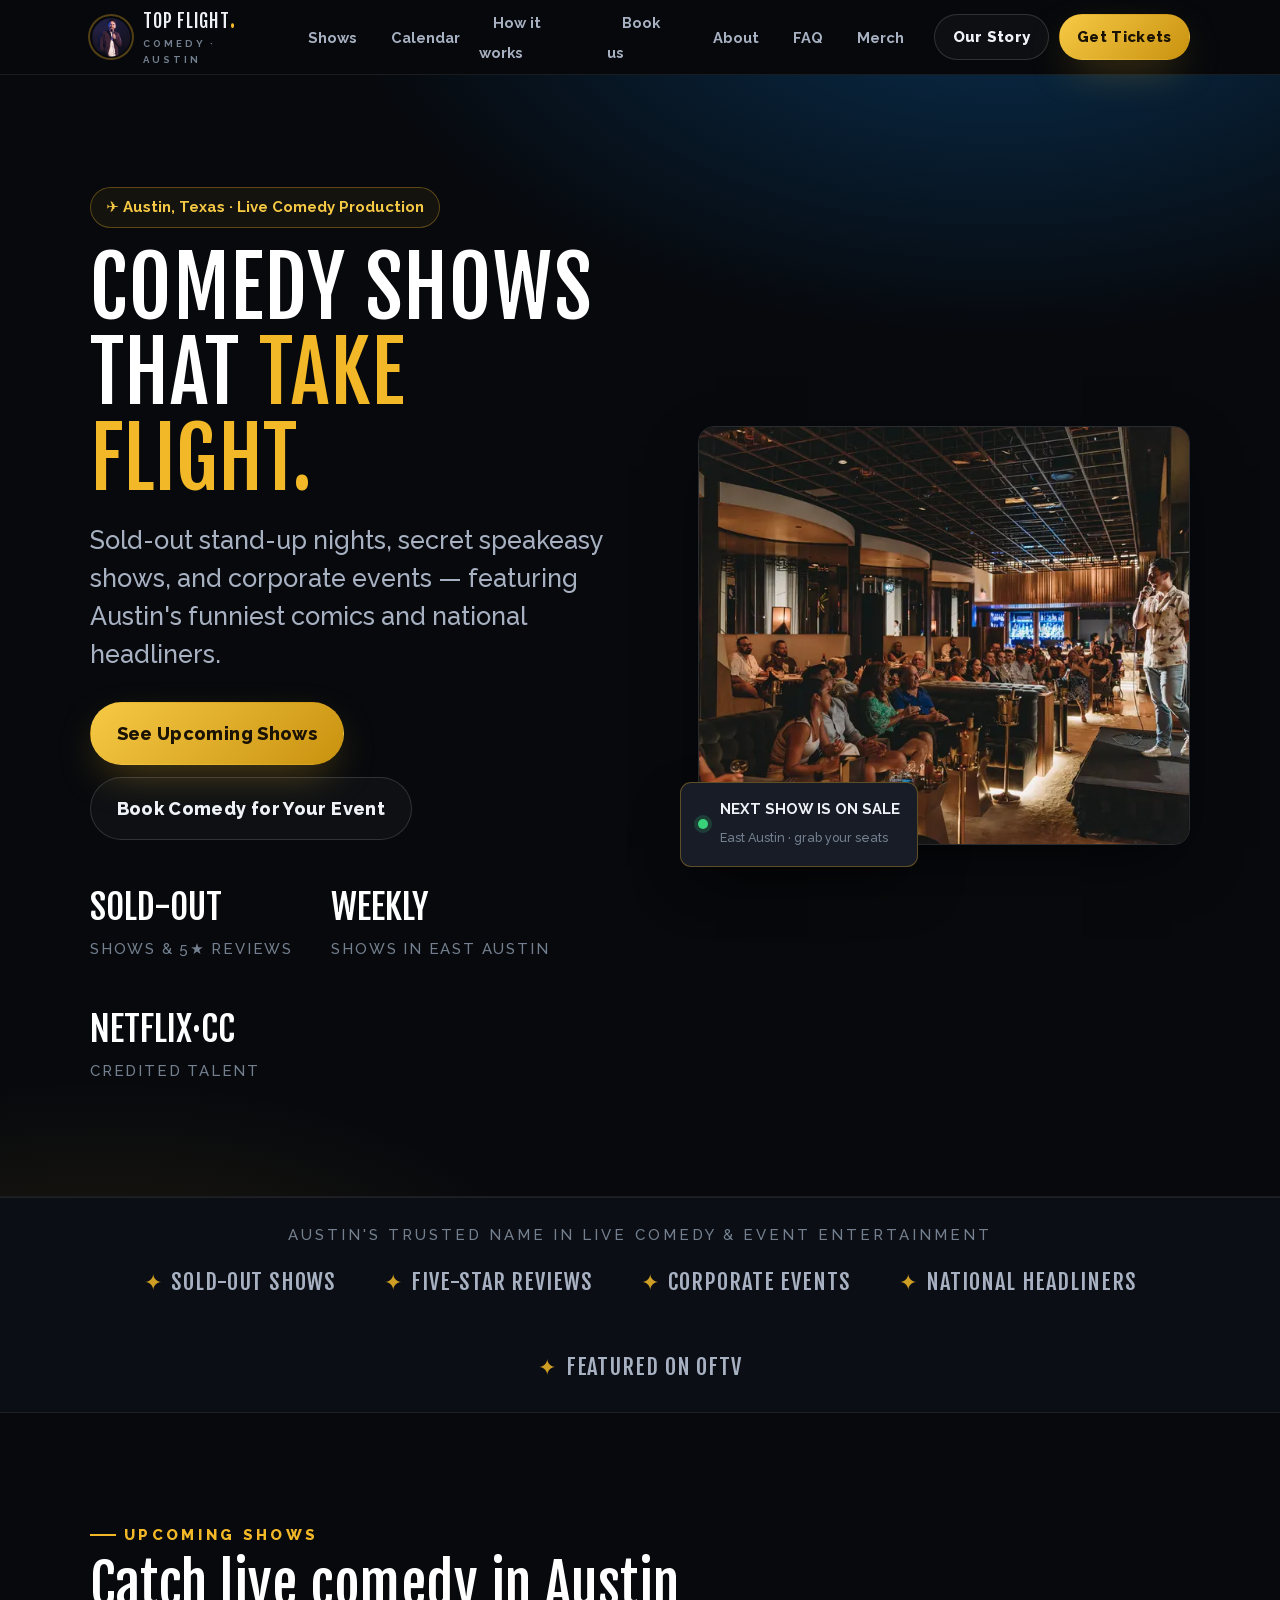
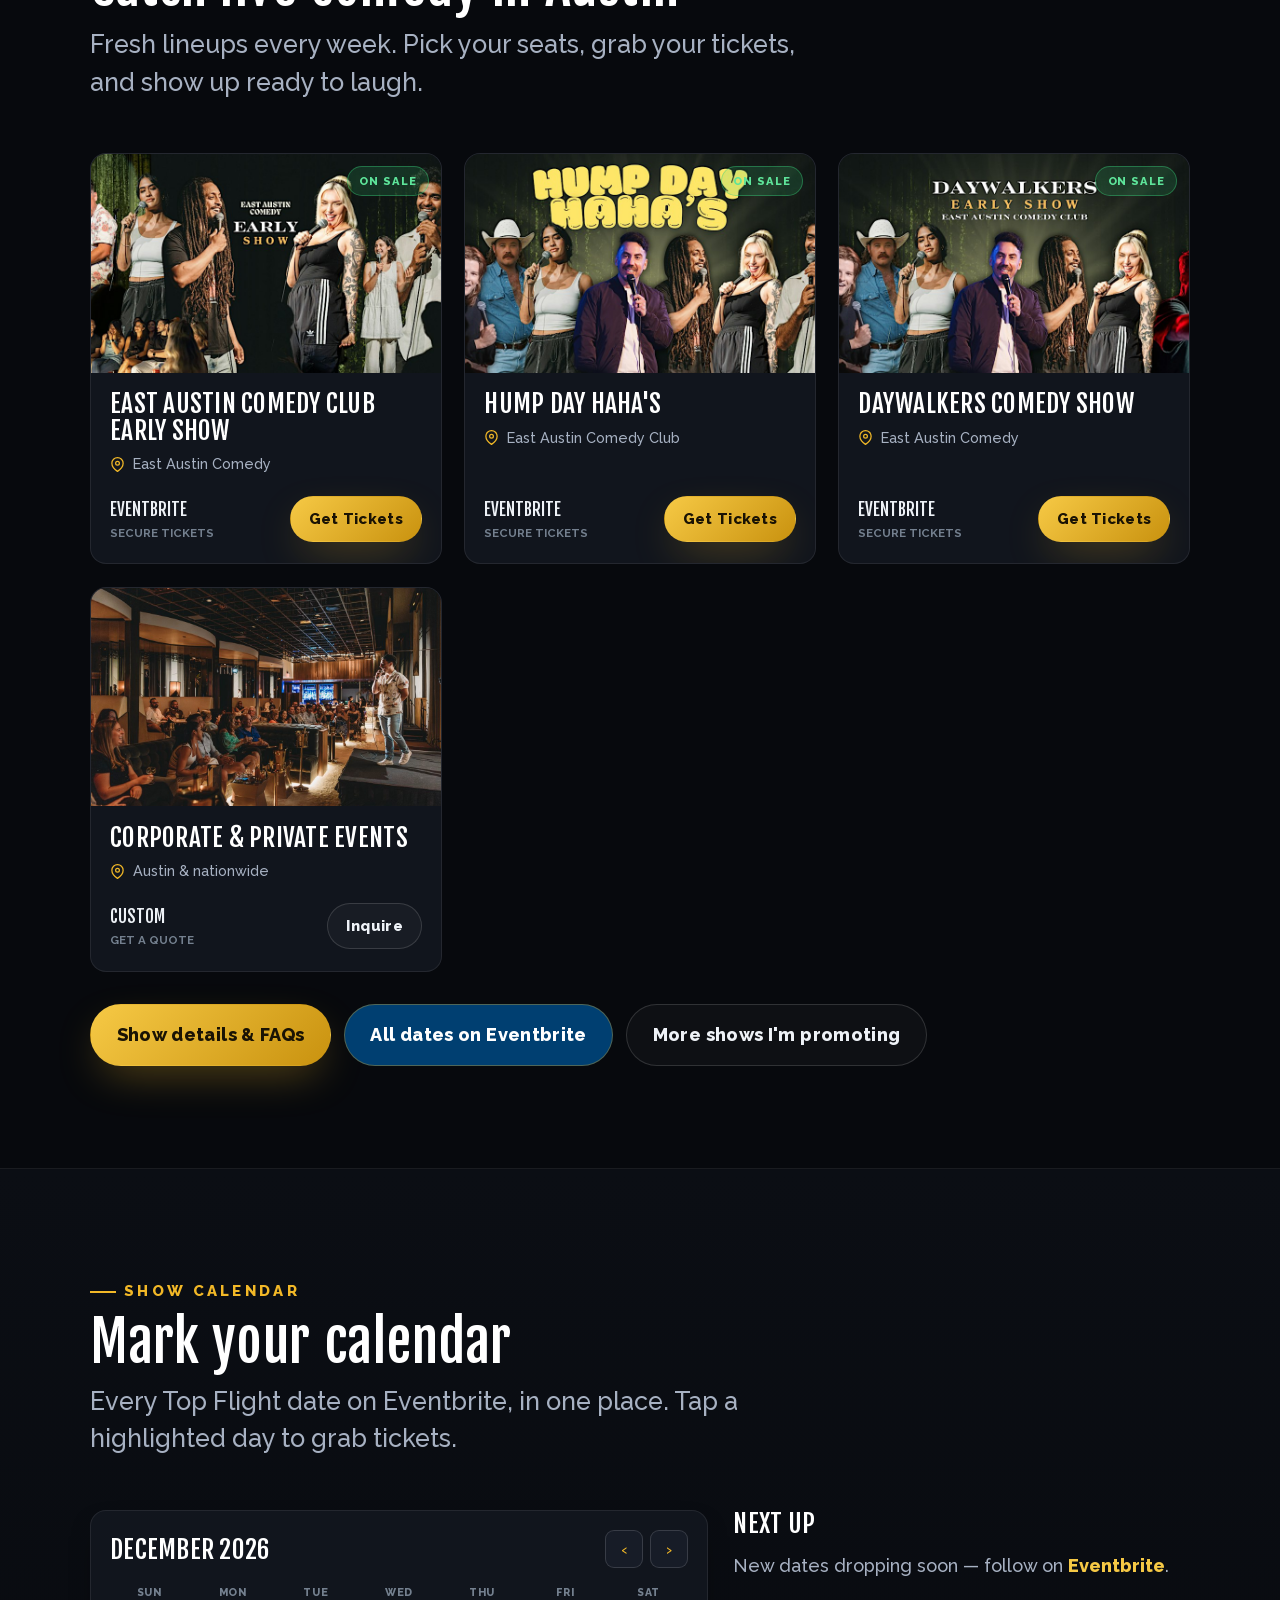
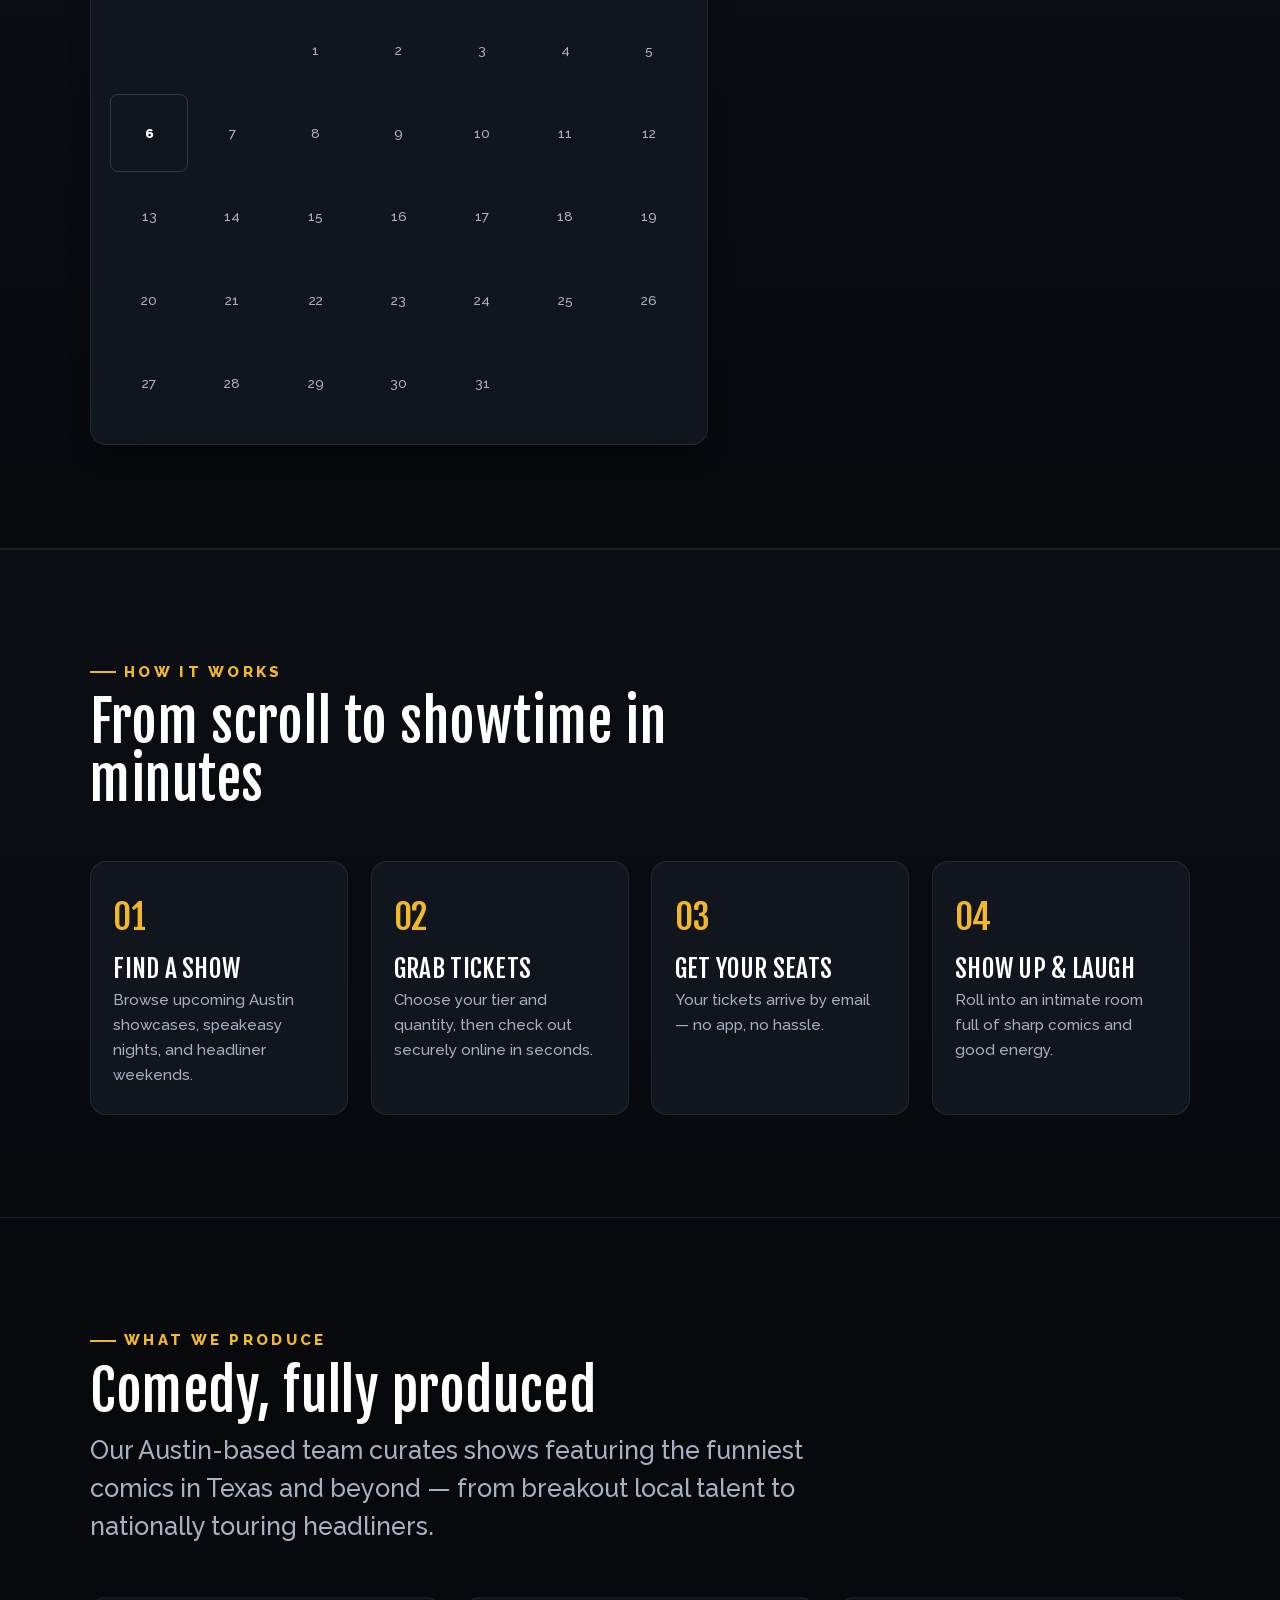
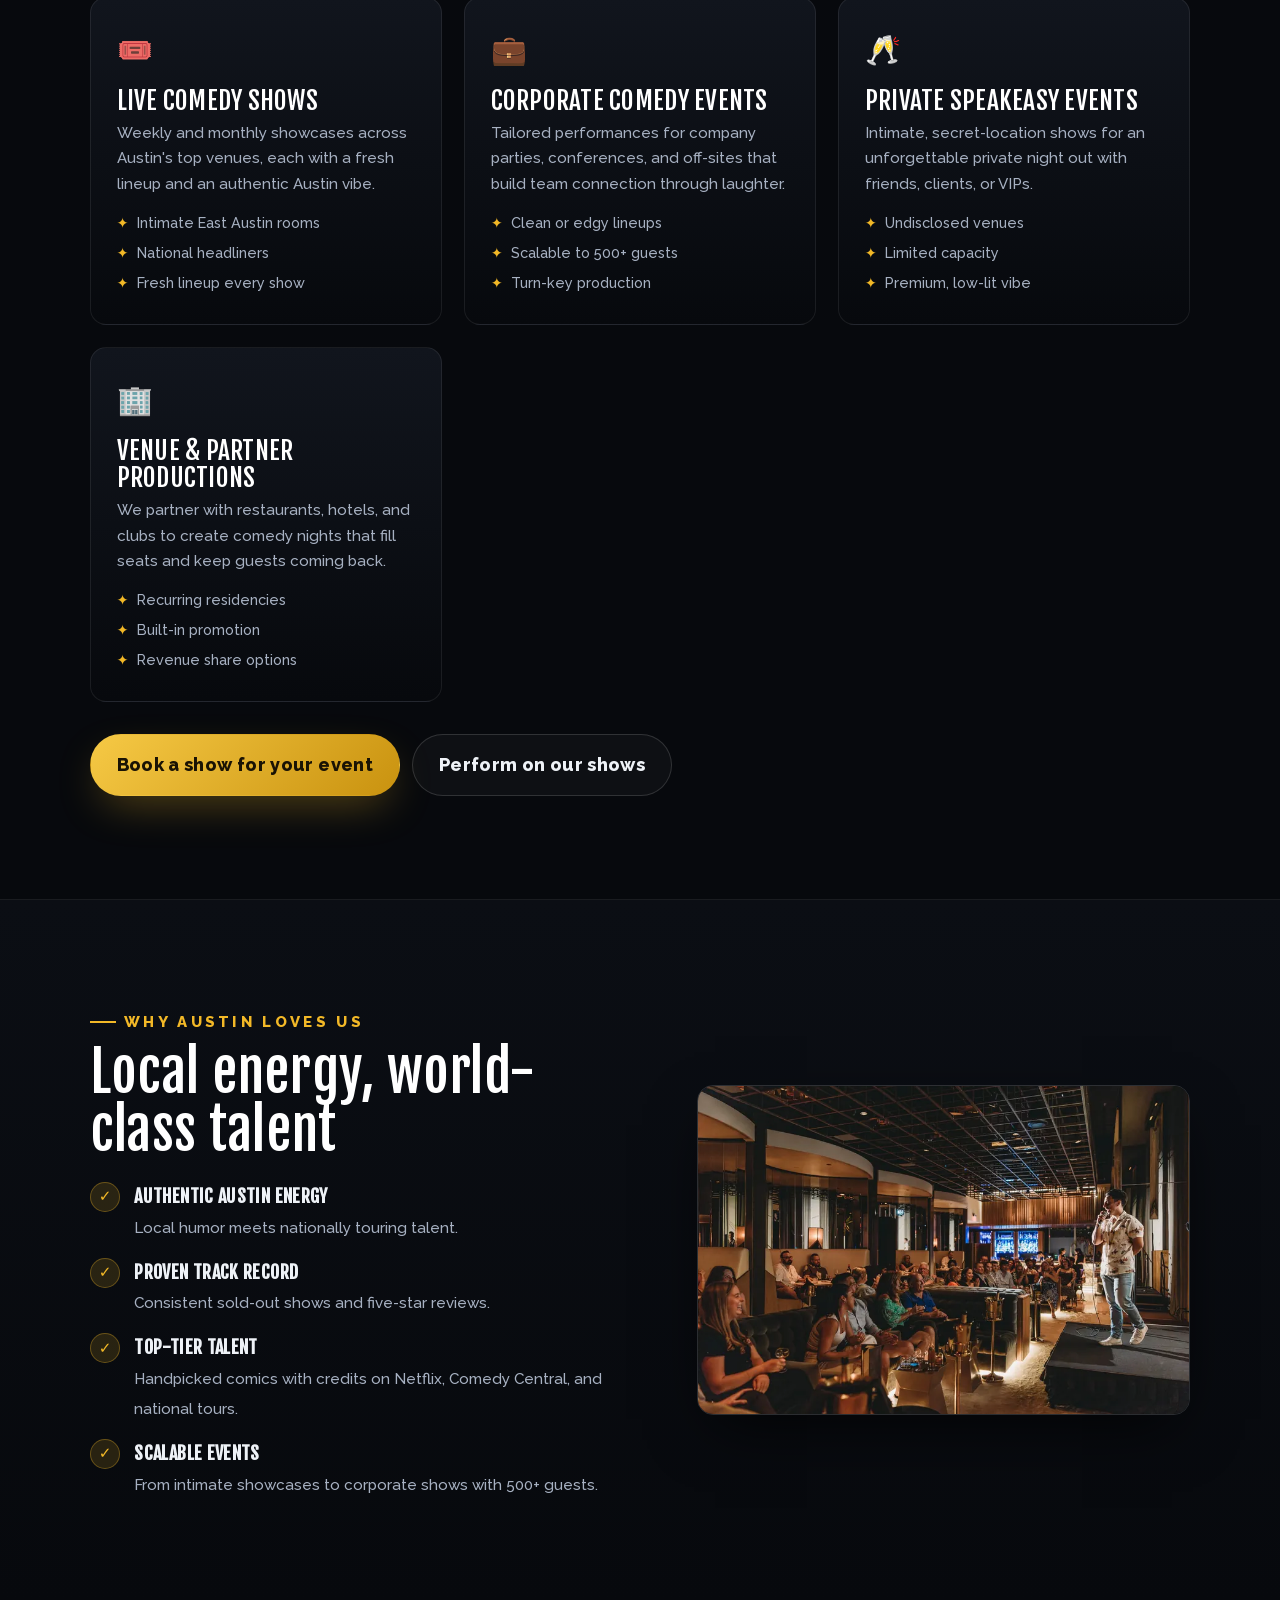
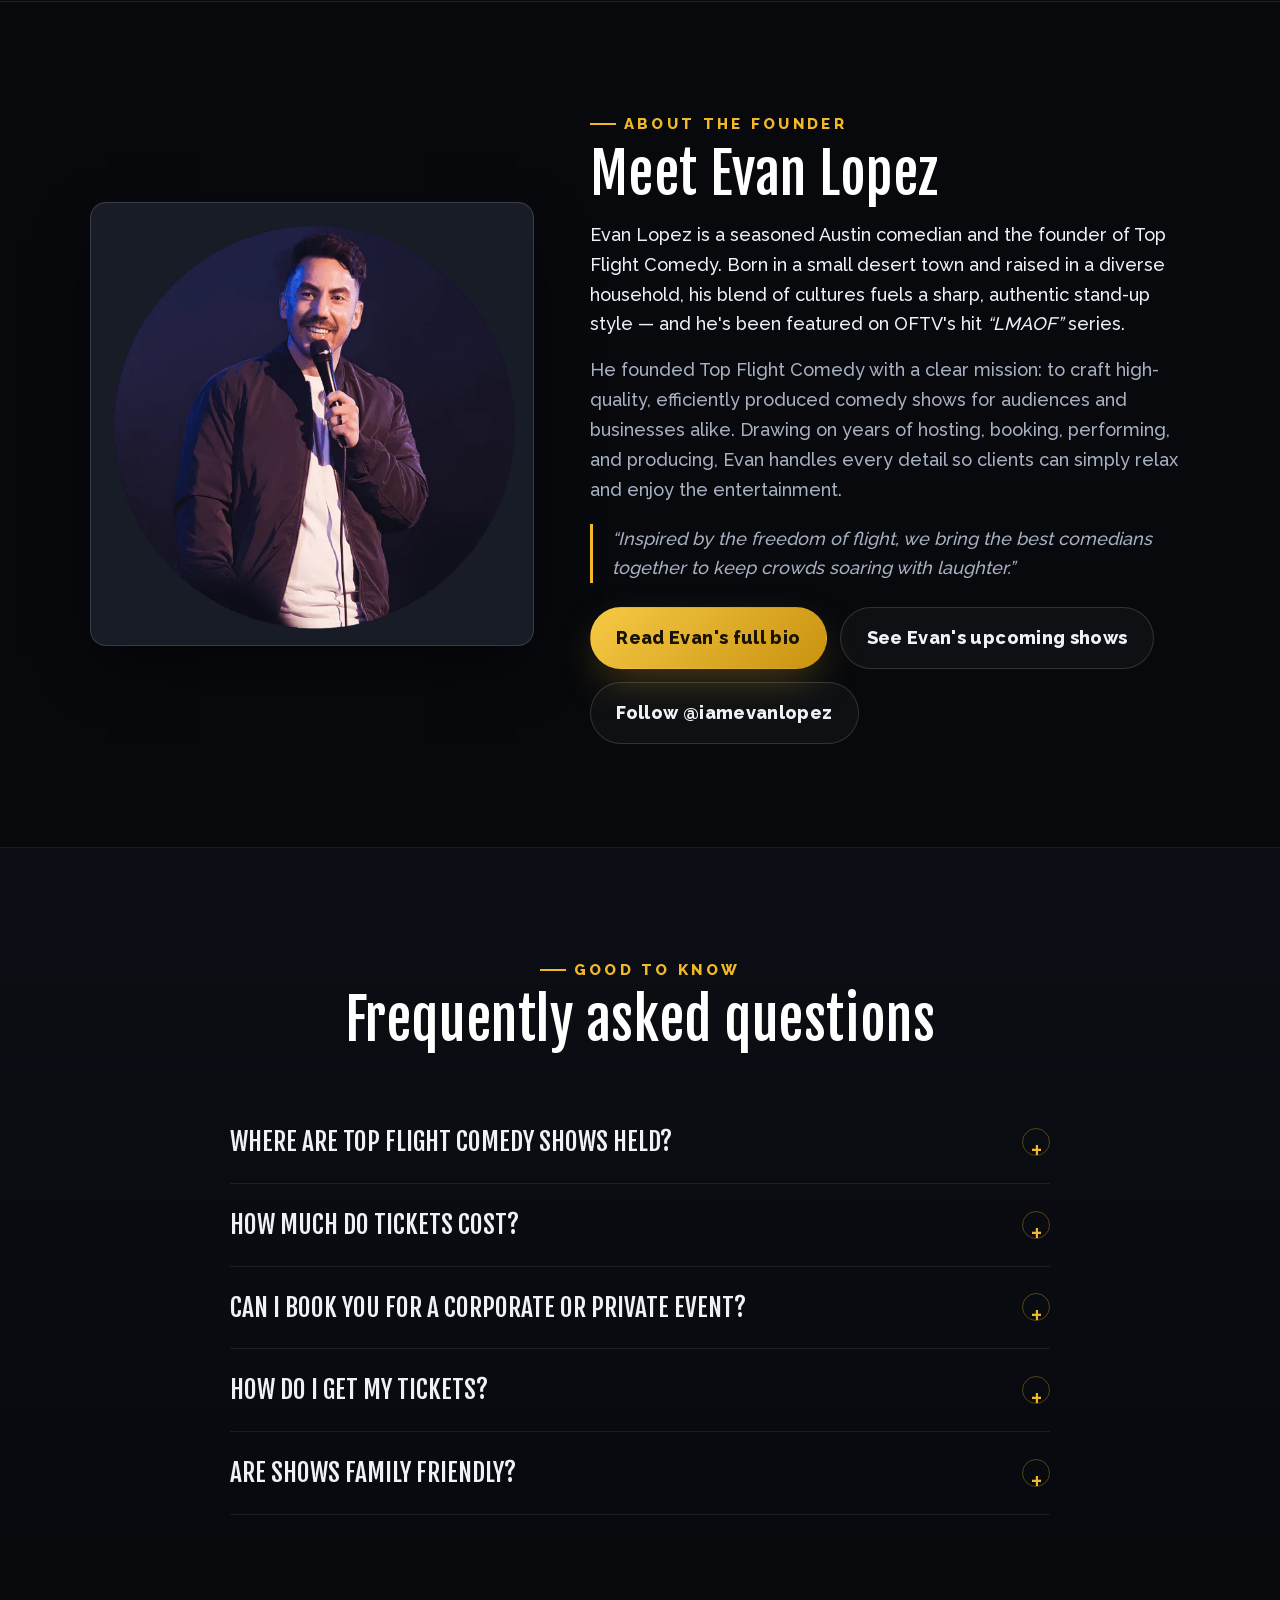
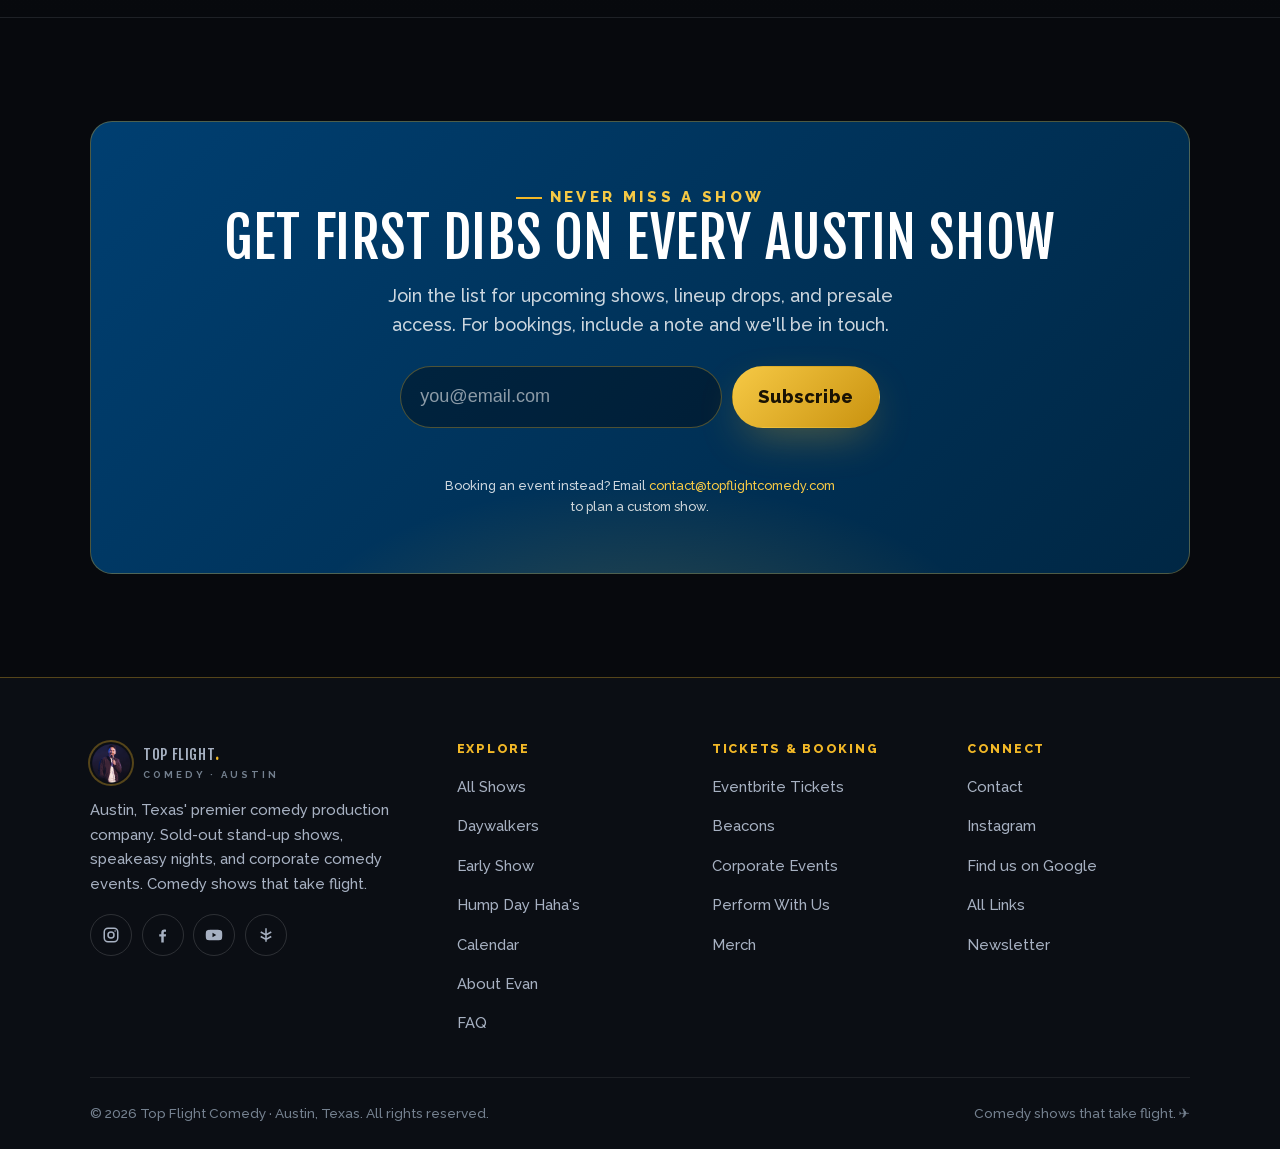
==== commit 39d9882b: "Add shows section, Early Show and Hump Day pages, and Evan Lopez bio page New /shows/ index, /shows/" ====
--- a/index.html
+++ b/index.html
@@ -39,13 +39,13 @@
   <link rel="preload" href="assets/fonts/fjalla-one-400.woff2" as="font" type="font/woff2" crossorigin />
   <link rel="preload" href="assets/fonts/raleway-500-800.woff2" as="font" type="font/woff2" crossorigin />
 
-  <link rel="stylesheet" href="css/styles.css?v=3" />
+  <link rel="stylesheet" href="css/styles.css?v=4" />
 
   <!-- ===================== STRUCTURED DATA (SEO + AI citation) ===================== -->
   <script type="application/ld+json">
   {
     "@context": "https://schema.org",
-    "@type": ["ComedyClub", "LocalBusiness", "Organization"],
+    "@type": ["EntertainmentBusiness", "Organization"],
     "@id": "https://topflightcomedy.com/#organization",
     "name": "Top Flight Comedy",
     "alternateName": "Top Flight Comedy Austin",
@@ -60,9 +60,7 @@
       { "@type": "City", "name": "Austin", "containedInPlace": { "@type": "State", "name": "Texas" } },
       { "@type": "Country", "name": "United States" }
     ],
-    "address": { "@type": "PostalAddress", "streetAddress": "2505 East 6th Street, Suite D", "addressLocality": "Austin", "addressRegion": "TX", "postalCode": "78702", "addressCountry": "US" },
-    "location": { "@type": "Place", "name": "East Austin Comedy", "address": { "@type": "PostalAddress", "streetAddress": "2505 East 6th Street, Suite D", "addressLocality": "Austin", "addressRegion": "TX", "postalCode": "78702", "addressCountry": "US" } },
-    "priceRange": "$$",
+    "address": { "@type": "PostalAddress", "addressLocality": "Austin", "addressRegion": "TX", "addressCountry": "US" },
     "sameAs": [
       "https://www.google.com/search?kgmid=/g/11ykv4m_8m",
       "https://www.instagram.com/topflightcomedy/",
@@ -189,6 +187,7 @@
         </div>
         <div class="shows-grid" id="shows-grid"><!-- rendered by main.js --></div>
         <div style="margin-top:2rem;display:flex;gap:.8rem;flex-wrap:wrap">
+          <a class="btn btn--primary" href="/shows/">Show details &amp; FAQs</a>
           <a class="btn btn--accent" href="https://www.eventbrite.com/o/78517158513" target="_blank" rel="noopener">All dates on Eventbrite</a>
           <a class="btn btn--ghost" href="https://beacons.ai/evanlopez" target="_blank" rel="noopener">More shows I'm promoting</a>
         </div>
@@ -299,7 +298,8 @@
           <p style="margin-top:1rem;color:var(--muted)">He founded Top Flight Comedy with a clear mission: to craft high-quality, efficiently produced comedy shows for audiences and businesses alike. Drawing on years of hosting, booking, performing, and producing, Evan handles every detail so clients can simply relax and enjoy the entertainment.</p>
           <blockquote>“Inspired by the freedom of flight, we bring the best comedians together to keep crowds soaring with laughter.”</blockquote>
           <div style="margin-top:1.5rem;display:flex;gap:.8rem;flex-wrap:wrap">
-            <a class="btn btn--primary" href="#shows">See Evan's upcoming shows</a>
+            <a class="btn btn--primary" href="/evan-lopez/">Read Evan's full bio</a>
+            <a class="btn btn--ghost" href="#shows">See Evan's upcoming shows</a>
             <a class="btn btn--ghost" href="https://www.instagram.com/iamevanlopez/">Follow @iamevanlopez</a>
           </div>
         </div>
@@ -367,7 +367,7 @@
             </a>
           </div>
         </div>
-        <div><h4>Explore</h4><ul><li><a href="#shows">Upcoming Shows</a></li><li><a href="#calendar">Calendar</a></li><li><a href="#about">About Evan</a></li><li><a href="#faq">FAQ</a></li></ul></div>
+        <div><h4>Explore</h4><ul><li><a href="/shows/">All Shows</a></li><li><a href="/daywalkers/">Daywalkers</a></li><li><a href="/shows/early-show/">Early Show</a></li><li><a href="/shows/hump-day-hahas/">Hump Day Haha's</a></li><li><a href="#calendar">Calendar</a></li><li><a href="/evan-lopez/">About Evan</a></li><li><a href="#faq">FAQ</a></li></ul></div>
         <div><h4>Tickets &amp; Booking</h4><ul><li><a href="https://www.eventbrite.com/o/78517158513">Eventbrite Tickets</a></li><li><a href="https://beacons.ai/evanlopez">Beacons</a></li><li><a href="#services">Corporate Events</a></li><li><a href="mailto:contact@topflightcomedy.com?subject=Perform%20on%20Top%20Flight">Perform With Us</a></li><li><a href="https://evanlopez.com/#merch">Merch</a></li></ul></div>
         <div><h4>Connect</h4><ul><li><a href="mailto:contact@topflightcomedy.com">Contact</a></li><li><a href="https://www.instagram.com/topflightcomedy/">Instagram</a></li><li><a href="https://share.google/YM7SKEcXHPdsP6Dur" target="_blank" rel="noopener">Find us on Google</a></li><li><a href="https://linktr.ee/topflightcomedy">All Links</a></li><li><a href="#newsletter">Newsletter</a></li></ul></div>
       </div>
--- a/css/styles.css
+++ b/css/styles.css
@@ -418,3 +418,56 @@
   .brand span { white-space: nowrap; }
   .brand img { width: 36px; height: 36px; }
 }
+
+/* ============================================================
+   SUBPAGES (/shows/, show pages, /evan-lopez/)
+   ============================================================ */
+.crumbs { font-size: 0.85rem; color: var(--muted-2); margin-bottom: 1.2rem; }
+.crumbs a { color: var(--muted); }
+.crumbs a:hover { color: var(--gold-bright); }
+.crumbs span { margin-inline: 0.45rem; }
+.page-hero { padding-block: clamp(2.5rem, 6vw, 4.5rem); border-bottom: 1px solid var(--line); background: radial-gradient(900px 400px at 85% -10%, rgba(0, 63, 113, 0.45), transparent 70%); }
+.page-hero h1 { font-size: var(--step-4); text-transform: uppercase; margin-top: 0.8rem; line-height: 1.02; overflow-wrap: break-word; }
+.page-hero h1 em { font-style: normal; color: var(--gold); }
+.page-hero .lead { font-size: var(--step-1); color: var(--muted); max-width: 46ch; margin-top: 1.1rem; line-height: 1.5; }
+.page-hero-grid { display: grid; grid-template-columns: 1.15fr 0.85fr; gap: clamp(2rem, 5vw, 3.5rem); align-items: center; }
+.page-hero-grid > * { min-width: 0; }
+.page-hero-media img { width: 100%; height: auto; border-radius: var(--radius); border: 1px solid var(--line-2); box-shadow: var(--shadow); }
+.page-hero .hero-actions { margin-top: 1.6rem; display: flex; gap: 0.8rem; flex-wrap: wrap; }
+@media (max-width: 880px) { .page-hero-grid { grid-template-columns: 1fr; } .page-hero-media { max-width: 520px; } }
+
+.facts { list-style: none; padding: 0; display: grid; grid-template-columns: repeat(auto-fit, minmax(150px, 1fr)); gap: 0.8rem; margin-top: 1.6rem; }
+.facts li { background: var(--surface); border: 1px solid var(--line); border-radius: var(--radius-sm); padding: 0.9rem 1rem; }
+.facts strong { display: block; font-family: 'Fjalla One', sans-serif; text-transform: uppercase; font-size: 1.1rem; color: var(--gold-bright); }
+.facts span { color: var(--muted); font-size: 0.88rem; }
+.next-line { margin-top: 1rem; color: var(--muted); }
+.next-line strong { color: var(--text); }
+
+.show-list { display: grid; grid-template-columns: repeat(auto-fit, minmax(300px, 1fr)); gap: 1.4rem; }
+.show-tile { display: flex; flex-direction: column; background: linear-gradient(180deg, var(--surface), var(--bg)); border: 1px solid var(--line); border-radius: var(--radius); overflow: hidden; transition: 0.3s var(--ease); }
+.show-tile:hover { border-color: var(--line-gold); transform: translateY(-4px); }
+.show-tile img { width: 100%; aspect-ratio: 2 / 1; object-fit: cover; background: var(--navy-deep); }
+.show-tile .body { padding: 1.4rem 1.4rem 1.6rem; display: flex; flex-direction: column; gap: 0.6rem; flex: 1; }
+.show-tile h2, .show-tile h3 { font-size: var(--step-1); text-transform: uppercase; }
+.show-tile .when { color: var(--gold-bright); font-weight: 800; font-size: 0.9rem; }
+.show-tile p { color: var(--muted); font-size: 0.95rem; }
+.show-tile .actions { margin-top: auto; padding-top: 0.6rem; display: flex; gap: 0.6rem; flex-wrap: wrap; }
+
+.prose { max-width: 68ch; }
+.prose p { color: var(--muted); font-size: var(--step-0); line-height: 1.7; }
+.prose p + p { margin-top: 1rem; }
+.prose h2 { font-size: var(--step-2); text-transform: uppercase; margin: 2.2rem 0 0.8rem; }
+.prose h2:first-child { margin-top: 0; }
+.prose a { color: var(--gold-bright); text-decoration: underline; text-underline-offset: 3px; }
+.chips { display: flex; flex-wrap: wrap; gap: 0.5rem; list-style: none; padding: 0; margin-top: 1rem; }
+.chips li { padding: 0.45rem 0.9rem; border-radius: 999px; border: 1px solid var(--line-gold); background: rgba(242, 184, 39, 0.06); font-weight: 700; font-size: 0.88rem; }
+.two-col { display: grid; grid-template-columns: 1.3fr 0.7fr; gap: clamp(2rem, 5vw, 4rem); align-items: start; }
+.two-col > * { min-width: 0; }
+.side-card { background: var(--surface); border: 1px solid var(--line); border-radius: var(--radius); padding: 1.5rem; }
+.side-card + .side-card { margin-top: 1.2rem; }
+.side-card h3 { font-size: var(--step-1); text-transform: uppercase; margin-bottom: 0.8rem; }
+.side-card ul { list-style: none; padding: 0; display: flex; flex-direction: column; gap: 0.55rem; }
+.side-card a { color: var(--muted); }
+.side-card a:hover { color: var(--gold-bright); }
+@media (max-width: 880px) { .two-col { grid-template-columns: 1fr; } }
+@media (max-width: 560px) { .page-hero .hero-actions .btn { width: 100%; justify-content: center; } }
